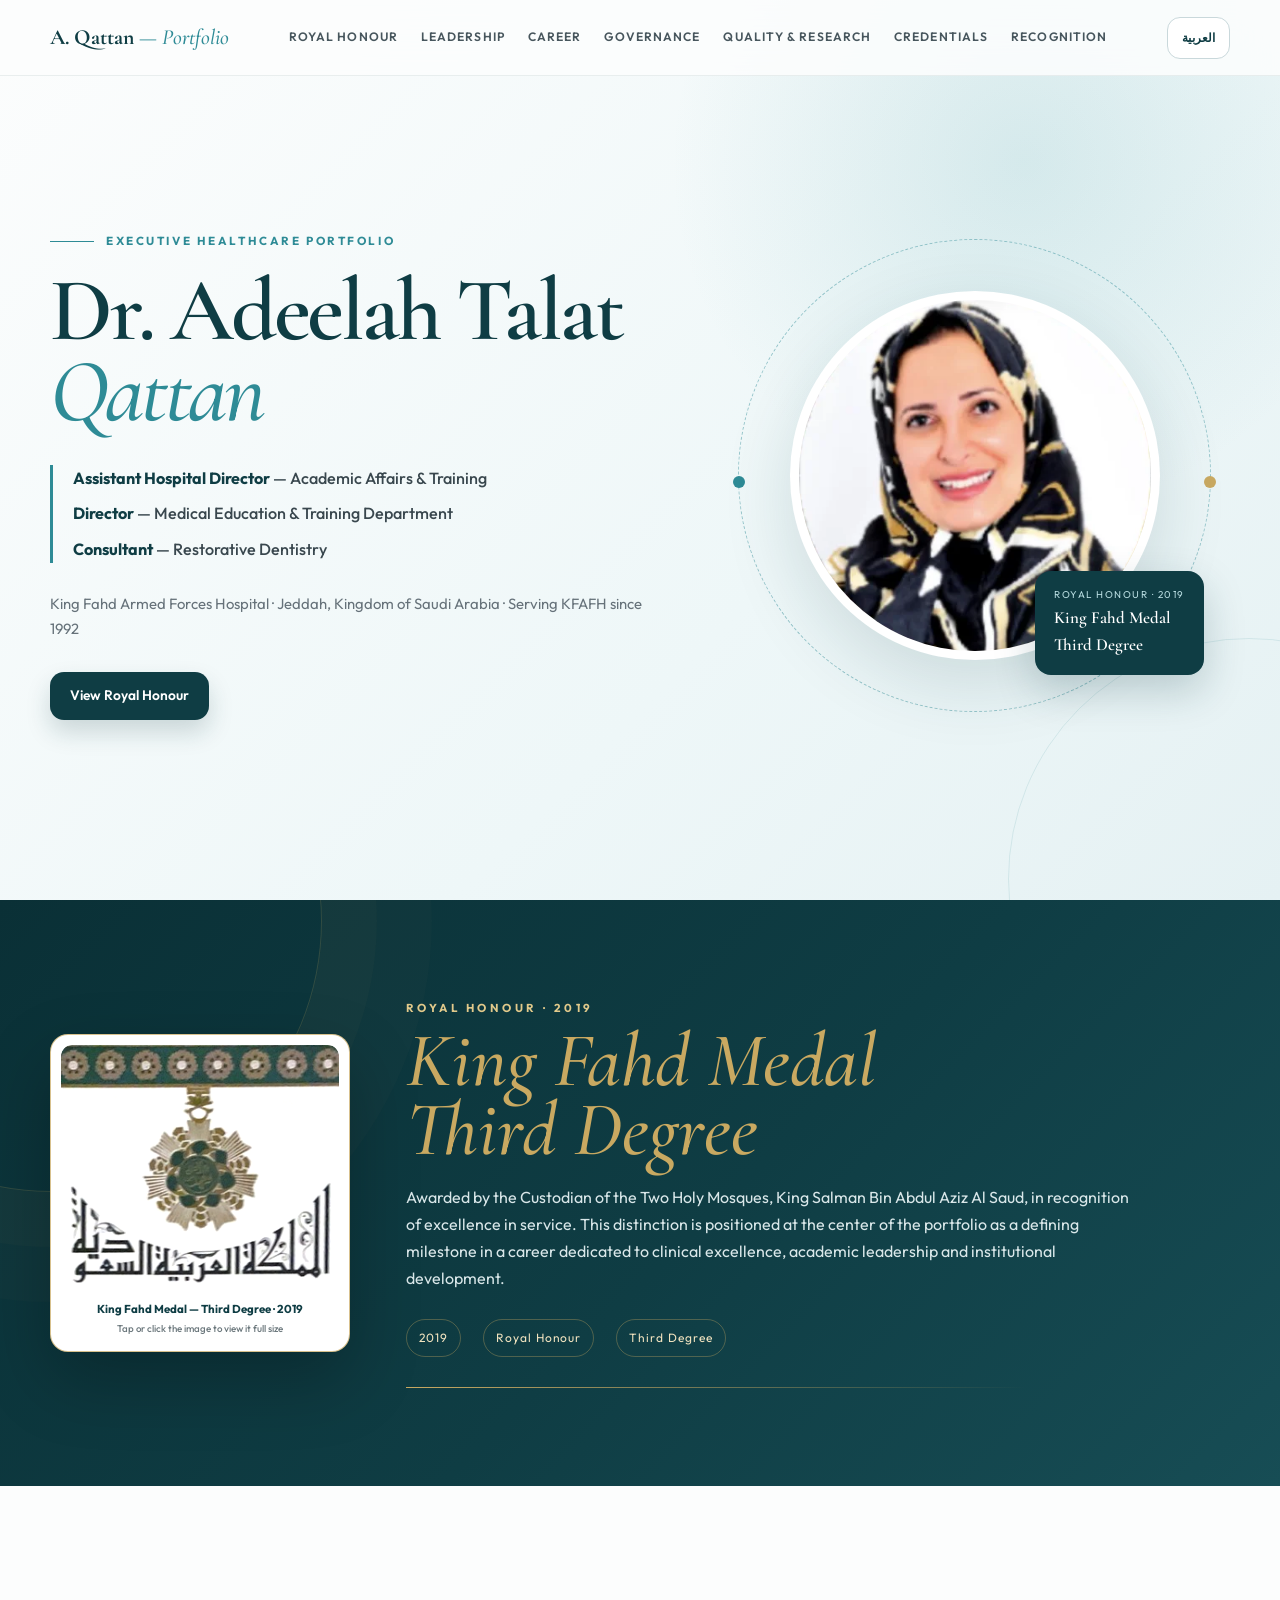
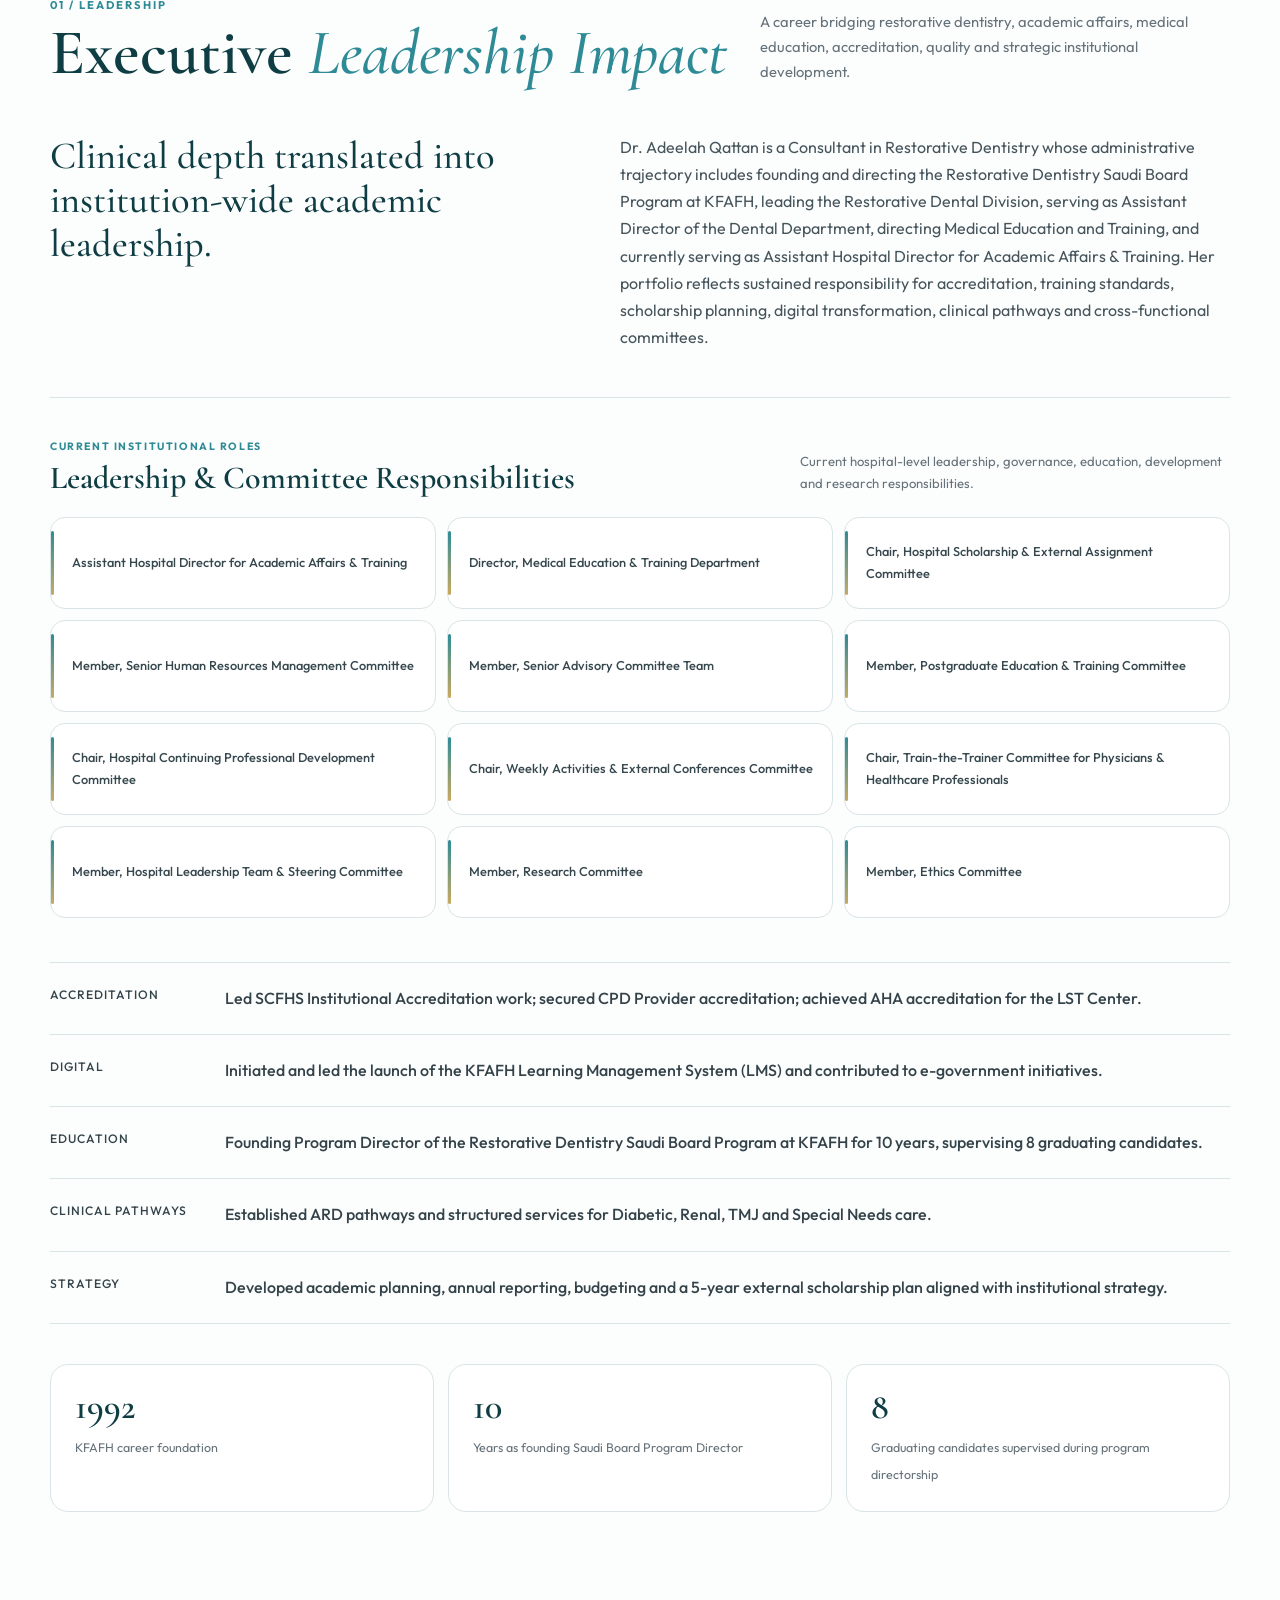
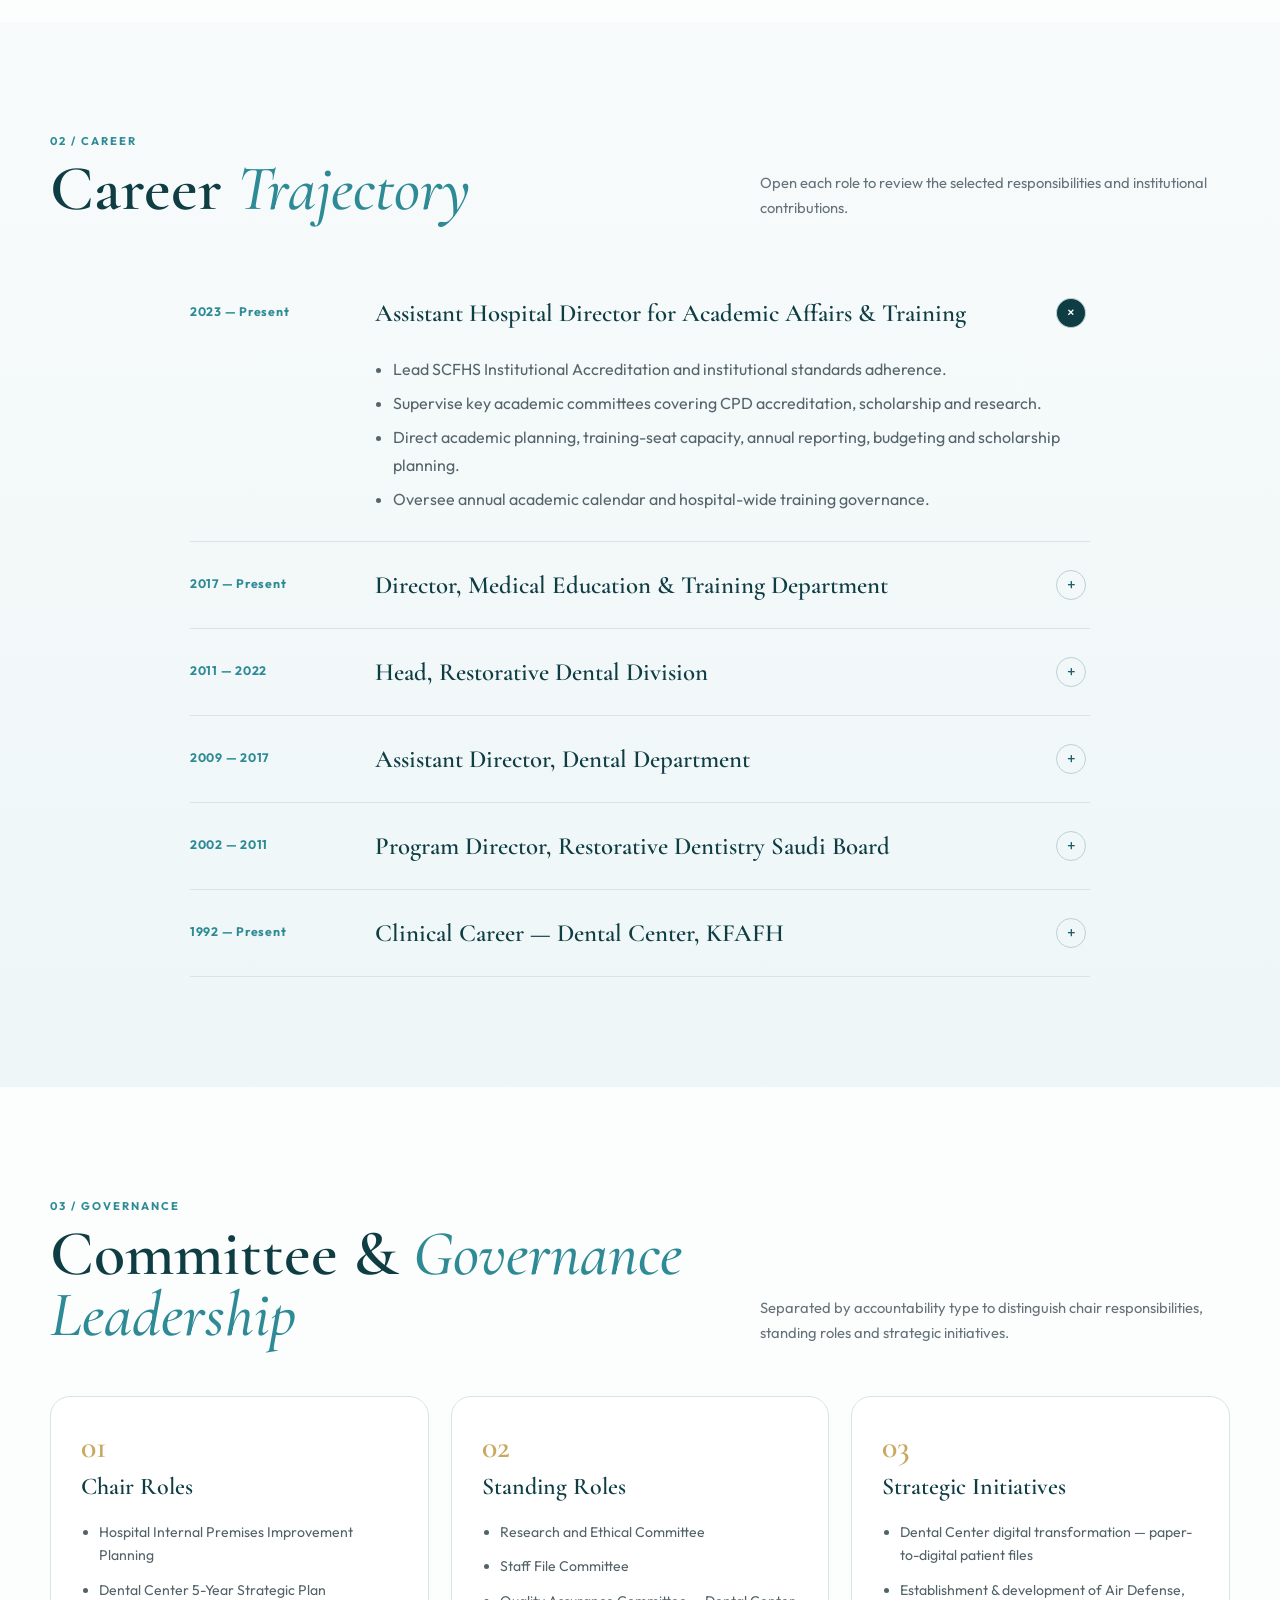
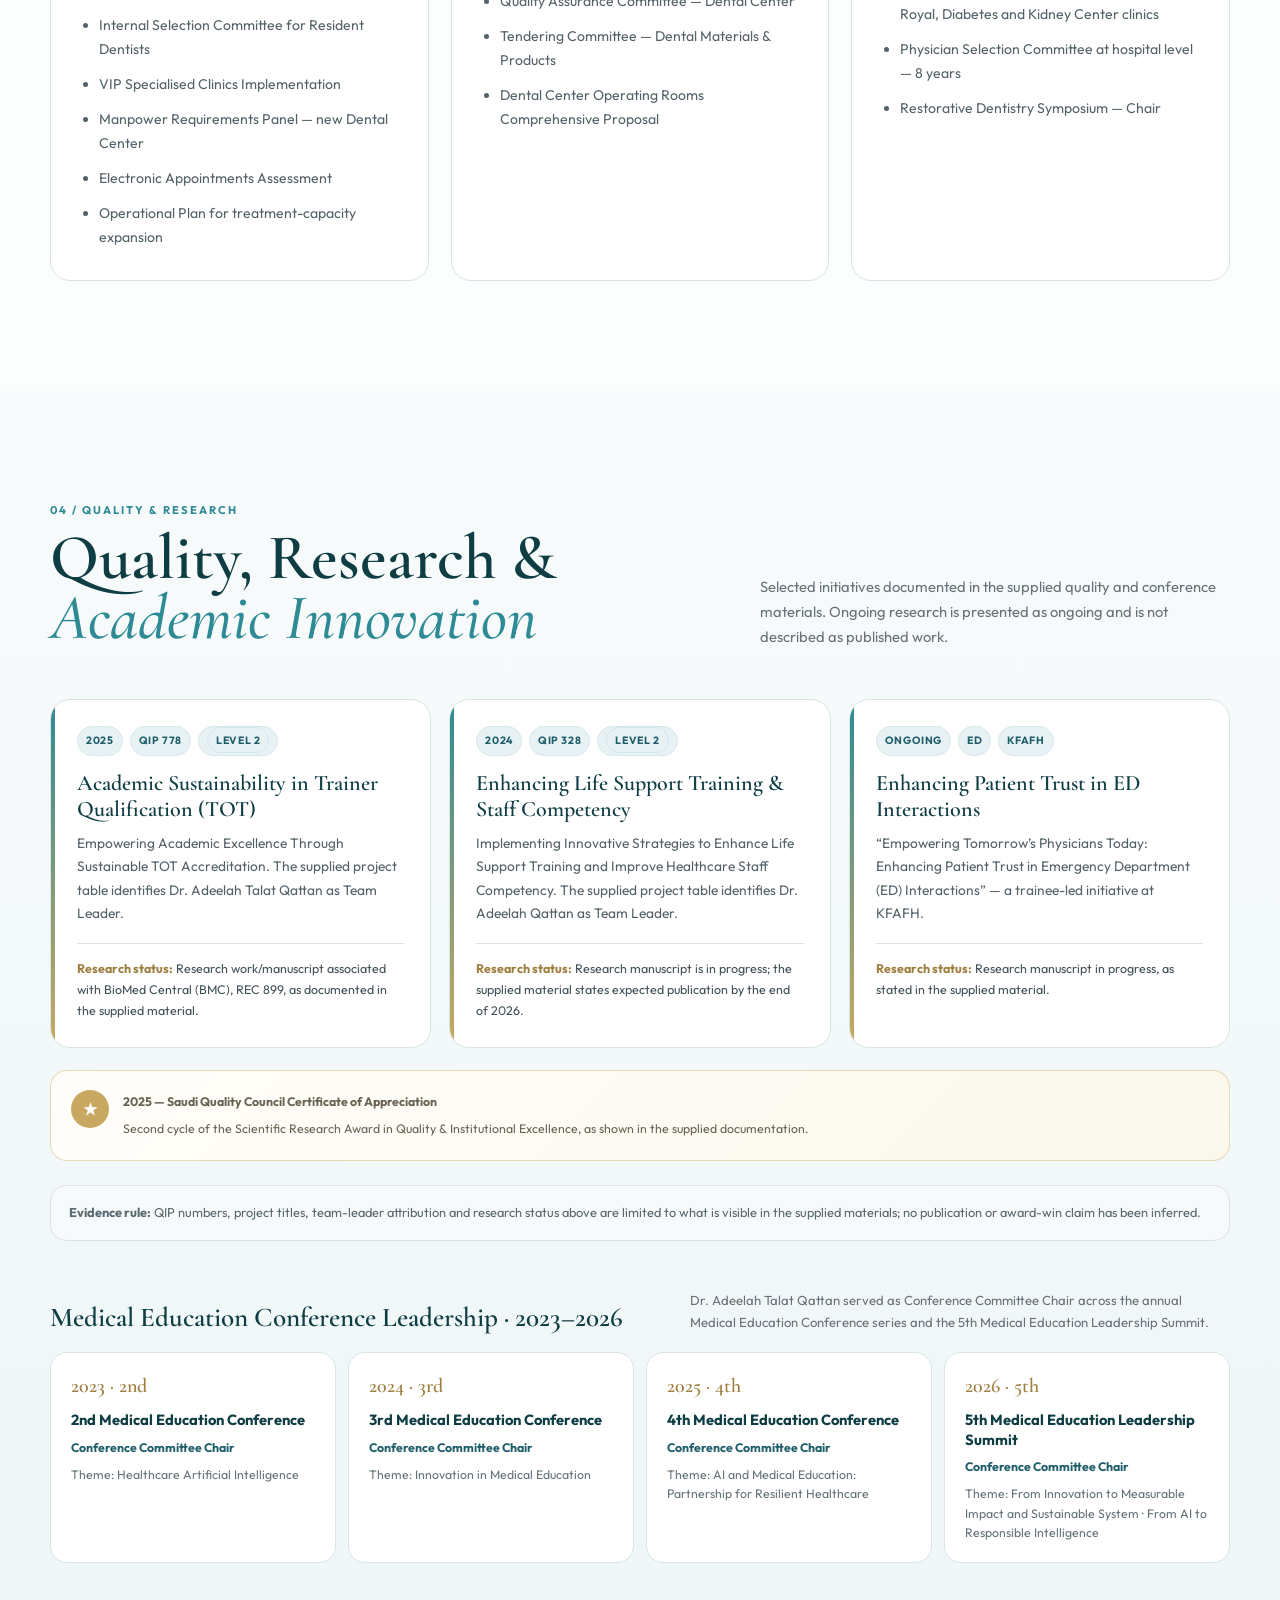
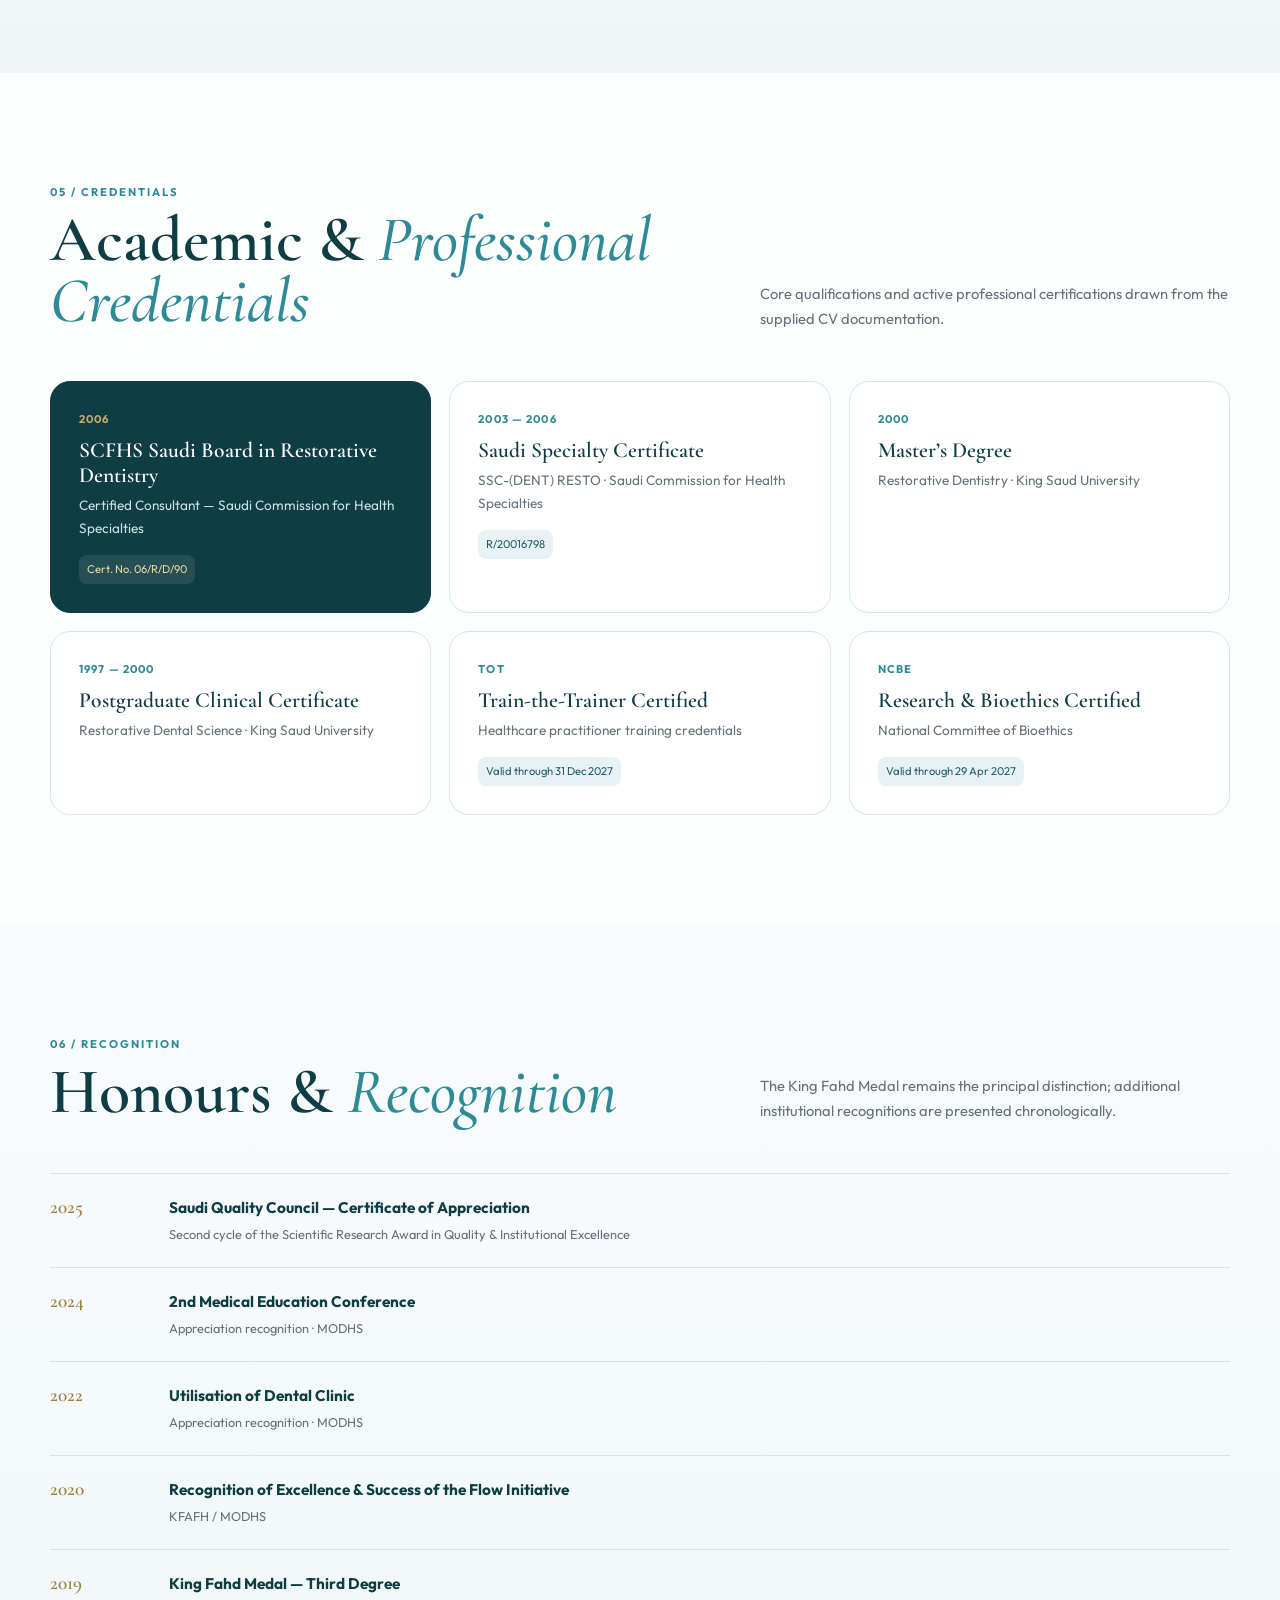
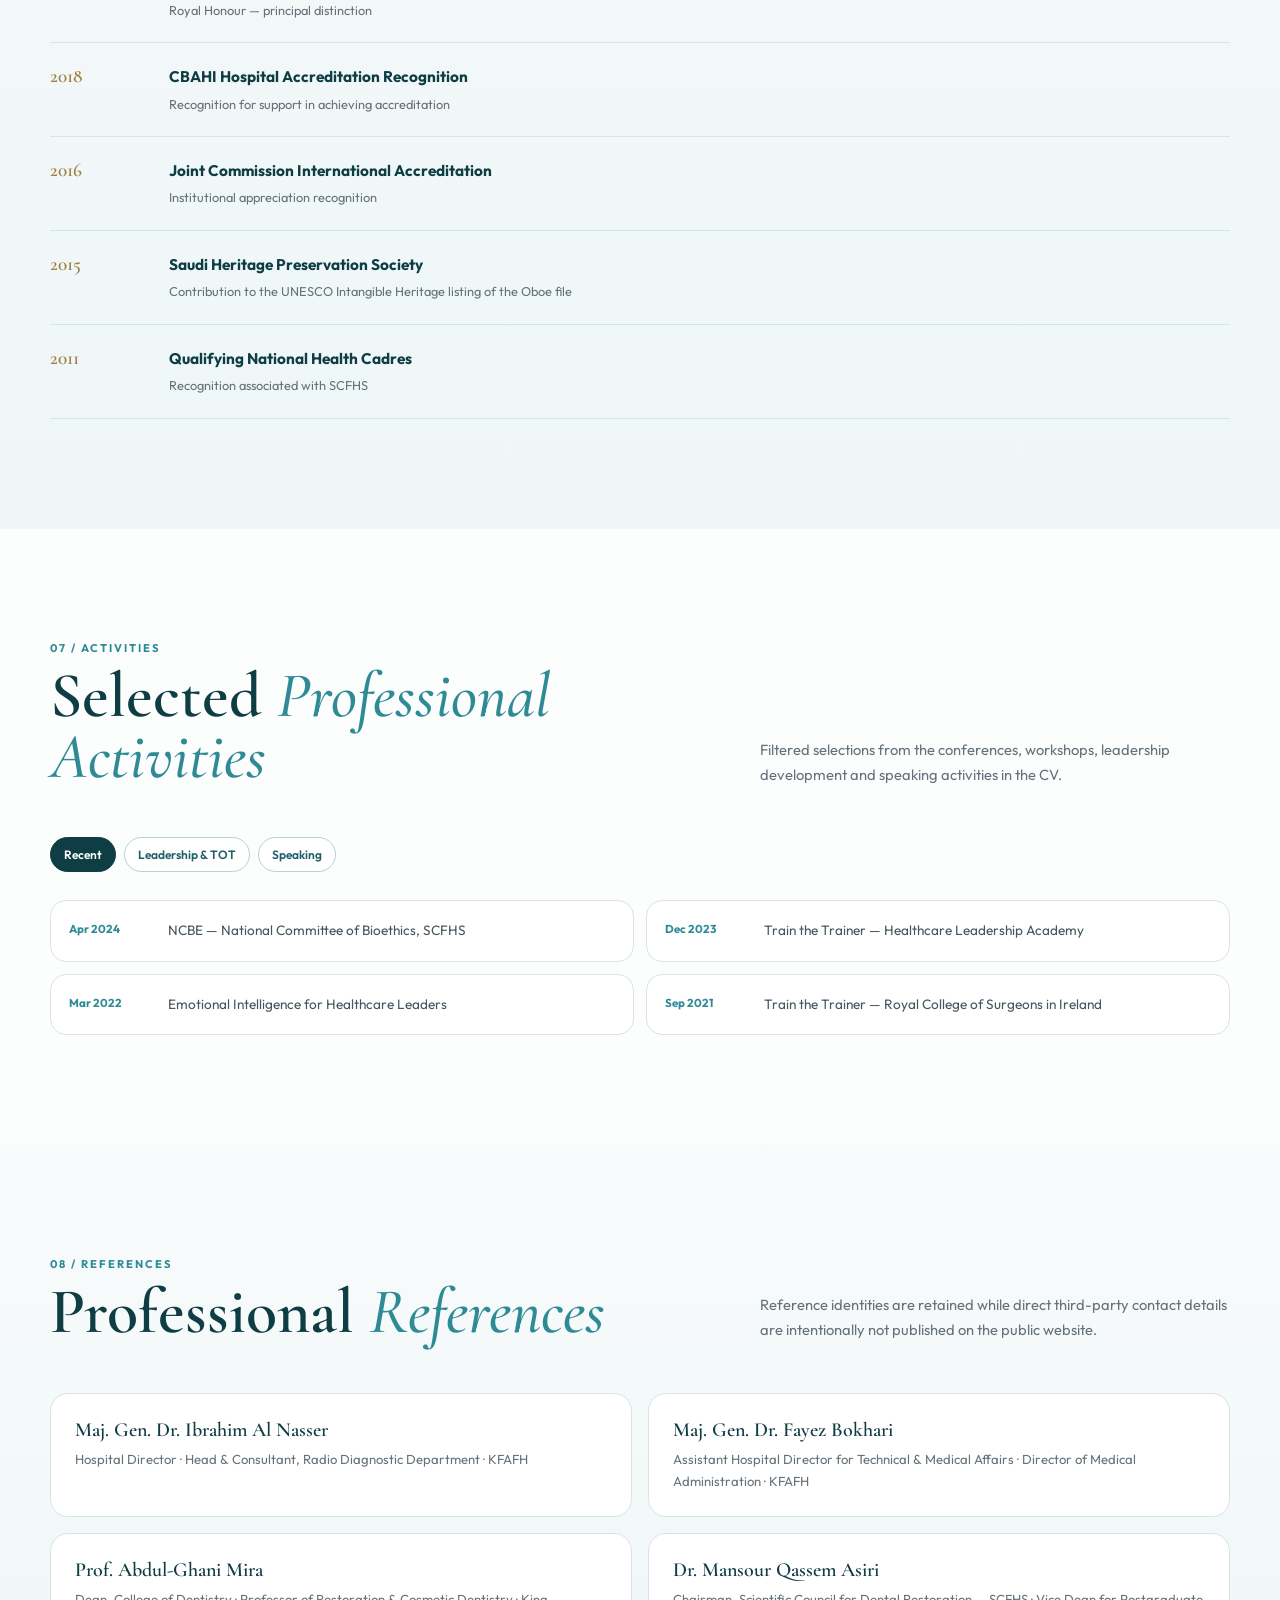
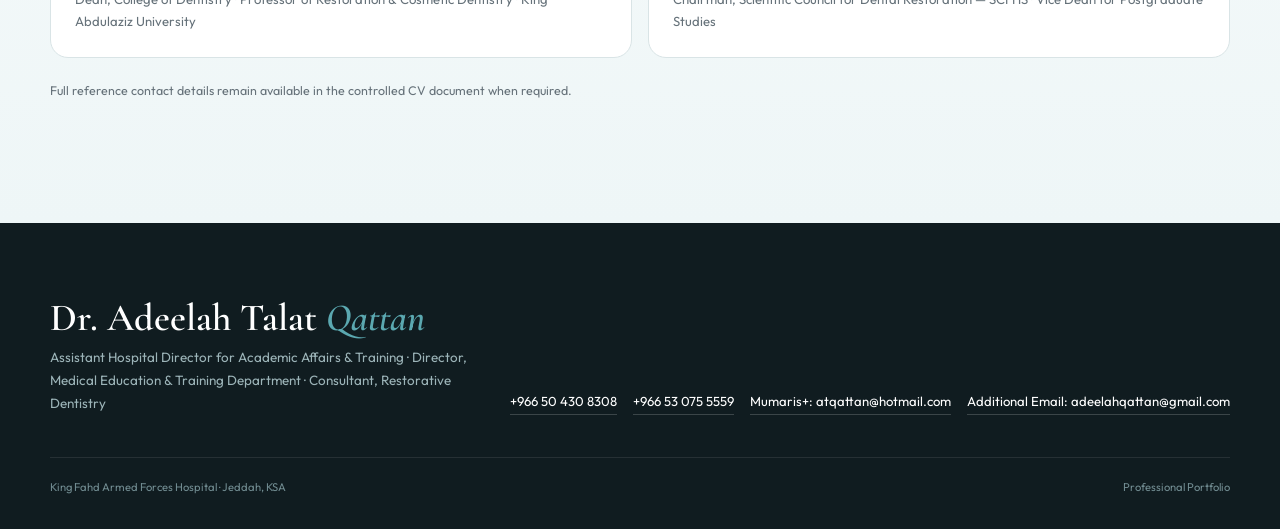
==== index.html @ 42f4250d "feat: finalize medal conference leadership buttons and CV" ====
<!DOCTYPE html>
<html lang="en" dir="ltr">
<head>
  <meta charset="UTF-8">
  <meta name="viewport" content="width=device-width, initial-scale=1.0">
  <meta name="theme-color" content="#0F3D44">
  <meta name="description" content="Professional executive healthcare portfolio of Dr. Adeelah Talat Qattan — Consultant in Restorative Dentistry, Assistant Hospital Director for Academic Affairs &amp; Training, and Director of Medical Education and Training.">
  <title>Dr. Adeelah Talat Qattan — Executive Healthcare Portfolio</title>
  <!-- SOCIAL_PREVIEW_START -->
  <link rel="canonical" href="https://cpdaatc.github.io/adeelah-qattan-portfolio/">
  <meta property="og:type" content="website">
  <meta property="og:site_name" content="Dr. Adeelah Talat Qattan — Executive Healthcare Portfolio">
  <meta property="og:locale" content="en_US">
  <meta property="og:title" content="Dr. Adeelah Talat Qattan — Executive Healthcare Portfolio">
  <meta property="og:description" content="Consultant in Restorative Dentistry, Assistant Hospital Director for Academic Affairs &amp; Training, and Director of Medical Education and Training.">
  <meta property="og:url" content="https://cpdaatc.github.io/adeelah-qattan-portfolio/">
  <meta property="og:image" content="https://cpdaatc.github.io/adeelah-qattan-portfolio/assets/share-preview.jpg?v=20260814">
  <meta property="og:image:url" content="https://cpdaatc.github.io/adeelah-qattan-portfolio/assets/share-preview.jpg?v=20260814">
  <meta property="og:image:secure_url" content="https://cpdaatc.github.io/adeelah-qattan-portfolio/assets/share-preview.jpg?v=20260814">
  <meta property="og:image:type" content="image/jpeg">
  <meta property="og:image:width" content="1200">
  <meta property="og:image:height" content="630">
  <meta property="og:image:alt" content="Dr. Adeelah Talat Qattan — Executive Healthcare Portfolio">
  <meta name="twitter:card" content="summary_large_image">
  <meta name="twitter:title" content="Dr. Adeelah Talat Qattan — Executive Healthcare Portfolio">
  <meta name="twitter:description" content="Consultant in Restorative Dentistry, Assistant Hospital Director for Academic Affairs &amp; Training, and Director of Medical Education and Training.">
  <meta name="twitter:image" content="https://cpdaatc.github.io/adeelah-qattan-portfolio/assets/share-preview.jpg?v=20260814">
  <meta name="twitter:image:alt" content="Dr. Adeelah Talat Qattan — Executive Healthcare Portfolio">
  <!-- SOCIAL_PREVIEW_END -->
  <link rel="preconnect" href="https://fonts.googleapis.com">
  <link rel="preconnect" href="https://fonts.gstatic.com" crossorigin>
  <link href="https://fonts.googleapis.com/css2?family=Cormorant+Garamond:ital,wght@0,500;0,600;0,700;1,500&family=Noto+Kufi+Arabic:wght@400;500;600;700&family=Outfit:wght@300;400;500;600;700&display=swap" rel="stylesheet">
  <style>
    :root{--teal-950:#0F3D44;--teal-800:#1F5F6B;--teal-600:#2E8B96;--teal-400:#5BA8B0;--teal-200:#B8DDE1;--teal-50:#E8F2F4;--ink:#172126;--muted:#66727A;--paper:#FCFDFD;--white:#fff;--line:#D9E4E6;--gold:#C9A961;--gold-deep:#9E7F3F;--shadow:0 24px 70px rgba(15,61,68,.14);--radius:24px;--ease:cubic-bezier(.22,.61,.36,1)}
    *{box-sizing:border-box} html{scroll-behavior:smooth;scroll-padding-top:88px} body{margin:0;background:var(--paper);color:var(--ink);font-family:Outfit,Arial,sans-serif;line-height:1.7;-webkit-font-smoothing:antialiased;overflow-x:hidden} body.menu-open{overflow:hidden}
    html[lang="ar"] body{font-family:"Noto Kufi Arabic",Tahoma,sans-serif} .ar{display:none} html[lang="en"] .ar{display:none!important} html[lang="ar"] .en{display:none!important} html[lang="ar"] .ar{display:initial} html[lang="ar"] .block.ar{display:block} html[lang="ar"] .inline.ar{display:inline}
    a{color:inherit}.container{width:min(1180px,calc(100% - 48px));margin:auto}.section{padding:110px 0}.section-soft{background:linear-gradient(180deg,#F8FBFB 0%,#EEF6F7 100%)}
    .progress{position:fixed;left:0;top:0;width:0;height:3px;z-index:1000;background:linear-gradient(90deg,var(--teal-600),var(--gold));box-shadow:0 0 14px rgba(201,169,97,.5)}
    nav{position:fixed;inset:0 0 auto 0;z-index:900;height:76px;background:rgba(252,253,253,.88);border-bottom:1px solid rgba(15,61,68,.08);backdrop-filter:blur(18px);display:flex;align-items:center}.nav-wrap{display:flex;align-items:center;justify-content:space-between;gap:18px}.brand{font-family:"Cormorant Garamond",serif;font-size:1.35rem;font-weight:700;color:var(--teal-950);text-decoration:none;white-space:nowrap}.brand i{color:var(--teal-600);font-weight:500}.nav-links{display:flex;gap:23px;align-items:center}.nav-links a{text-decoration:none;font-size:.76rem;font-weight:600;letter-spacing:.09em;text-transform:uppercase;color:#47565D;position:relative;padding:9px 0}.nav-links a:after{content:"";position:absolute;left:0;right:100%;bottom:3px;height:2px;background:var(--gold);transition:.3s var(--ease)}.nav-links a:hover:after,.nav-links a.active:after{right:0}.nav-links a.active{color:var(--teal-950)}
    .nav-actions{display:flex;gap:9px;align-items:center}.control{border:1px solid #C9D8DB;background:#fff;color:var(--teal-950);height:42px;border-radius:13px;padding:0 14px;display:inline-flex;align-items:center;gap:8px;font:600 .78rem Outfit,sans-serif;cursor:pointer;transition:.25s var(--ease)} html[lang="ar"] .control{font-family:"Noto Kufi Arabic",sans-serif}.control:hover{border-color:var(--teal-600);transform:translateY(-1px);box-shadow:0 8px 18px rgba(15,61,68,.08)}.control svg{width:17px;height:17px}.menu-btn{display:none;width:42px;padding:0;justify-content:center}.menu-btn span,.menu-btn:before,.menu-btn:after{content:"";display:block;width:18px;height:2px;background:currentColor;position:absolute;transition:.25s}.menu-btn span{transform:translateY(0)}.menu-btn:before{transform:translateY(-6px)}.menu-btn:after{transform:translateY(6px)}
    .hero{min-height:100svh;padding:125px 0 74px;display:flex;align-items:center;position:relative;background:radial-gradient(circle at 80% 18%,rgba(91,168,176,.18),transparent 28%),linear-gradient(135deg,#FCFDFD 0%,#EEF7F8 62%,#E5F1F3 100%);overflow:hidden}.hero:before{content:"";position:absolute;width:480px;height:480px;border:1px solid rgba(46,139,150,.13);border-radius:50%;right:-210px;bottom:-220px}.hero-grid{display:grid;grid-template-columns:1.08fr .92fr;gap:70px;align-items:center}.kicker{font-size:.73rem;font-weight:700;letter-spacing:.22em;text-transform:uppercase;color:var(--teal-600);display:flex;align-items:center;gap:12px;margin-bottom:20px}.kicker:before{content:"";width:44px;height:1px;background:var(--teal-600)}html[dir="rtl"] .kicker:before{order:2}.hero h1{margin:0;color:var(--teal-950);font:600 clamp(3.3rem,7vw,6.7rem)/.9 "Cormorant Garamond",serif;letter-spacing:-.035em}.hero h1 em{display:block;color:var(--teal-600);font-weight:500}.role-stack{margin:32px 0 28px;border-left:3px solid var(--teal-600);padding-left:20px;display:grid;gap:8px}html[dir="rtl"] .role-stack{border-left:0;border-right:3px solid var(--teal-600);padding-left:0;padding-right:20px}.role{font-size:1.01rem;font-weight:500;color:#39474E}.role strong{color:var(--teal-950)}.institution{color:var(--muted);font-size:.93rem;margin:0 0 30px}.hero-actions{display:flex;gap:12px;flex-wrap:wrap}.btn{display:inline-flex;align-items:center;justify-content:center;gap:9px;min-height:48px;padding:0 19px;border-radius:14px;text-decoration:none;font-weight:600;font-size:.86rem;cursor:pointer;border:1px solid transparent;transition:.28s var(--ease)}.btn-primary{background:var(--teal-950);color:#fff;box-shadow:0 12px 25px rgba(15,61,68,.18)}.btn-primary:hover{transform:translateY(-2px);background:var(--teal-800)}.btn-ghost{background:rgba(255,255,255,.7);border-color:#BFD1D4;color:var(--teal-950)}.hero-visual{position:relative;display:grid;place-items:center}.portrait-shell{width:min(430px,84vw);aspect-ratio:1;position:relative;display:grid;place-items:center}.portrait-ring{position:absolute;inset:-5%;border:1px dashed rgba(46,139,150,.45);border-radius:50%;animation:spin 45s linear infinite}.portrait-ring:before,.portrait-ring:after{content:"";position:absolute;width:12px;height:12px;border-radius:50%;top:50%;background:var(--teal-600)}.portrait-ring:before{left:-6px}.portrait-ring:after{right:-6px;background:var(--gold)}.portrait-frame{width:86%;height:86%;border-radius:50%;background:#fff;padding:9px;box-shadow:var(--shadow);position:relative;z-index:2}.portrait-frame img{width:100%;height:100%;display:block;border-radius:50%;object-fit:cover}.portrait-note{position:absolute;right:-14px;bottom:16px;z-index:3;background:var(--teal-950);color:#fff;padding:16px 19px;border-radius:16px;box-shadow:0 16px 40px rgba(15,61,68,.22);max-width:215px}.portrait-note small{display:block;color:var(--teal-200);font-size:.62rem;letter-spacing:.15em;text-transform:uppercase}.portrait-note b{font:600 1.06rem/1.1 "Cormorant Garamond",serif;color:#fff}
    @keyframes spin{to{transform:rotate(360deg)}}
    .royal{position:relative;overflow:hidden;background:linear-gradient(135deg,#0A3036 0%,#0F3D44 55%,#174D55 100%);color:#fff;padding:98px 0}.royal:before{content:"";position:absolute;width:540px;height:540px;border-radius:50%;border:1px solid rgba(201,169,97,.2);left:-220px;top:-250px;box-shadow:0 0 0 55px rgba(201,169,97,.025),0 0 0 110px rgba(201,169,97,.018);animation:breathe 7s ease-in-out infinite}.royal:after{content:"";position:absolute;inset:0;background:linear-gradient(110deg,transparent 35%,rgba(255,255,255,.035) 50%,transparent 65%);transform:translateX(-120%);animation:shine 8s 1.5s infinite}.royal-grid{position:relative;z-index:2;display:grid;grid-template-columns:220px 1fr;gap:56px;align-items:center}.royal-mark{width:180px;height:180px;border-radius:50%;border:1px solid rgba(201,169,97,.6);display:grid;place-items:center;position:relative;margin:auto}.royal-mark:before{content:"";position:absolute;inset:12px;border:1px solid rgba(201,169,97,.25);border-radius:50%}.royal-star{color:var(--gold);font-size:3.6rem;line-height:1}.royal-copy .overline{font-size:.72rem;font-weight:700;letter-spacing:.3em;color:#E1C98B;text-transform:uppercase}.royal-copy h2{margin:8px 0 3px;font:600 clamp(3.1rem,6vw,6rem)/.9 "Cormorant Garamond",serif;color:#fff}.royal-copy h2 span{display:block;color:var(--gold);font-style:italic;font-weight:500}.royal-copy p{max-width:740px;color:#D9E7E9;font-size:1rem;margin:20px 0 0}.royal-meta{display:flex;gap:22px;flex-wrap:wrap;margin-top:26px}.royal-chip{padding:8px 12px;border:1px solid rgba(201,169,97,.35);border-radius:999px;color:#F1E3BF;font-size:.75rem;letter-spacing:.08em}.royal-line{height:1px;background:linear-gradient(90deg,var(--gold),transparent);margin-top:30px;max-width:620px}@keyframes breathe{50%{transform:scale(1.05);opacity:.72}}@keyframes shine{45%,100%{transform:translateX(120%)}}
    .section-head{display:flex;align-items:flex-end;justify-content:space-between;gap:30px;margin-bottom:50px}.section-head small{display:block;color:var(--teal-600);font-size:.7rem;font-weight:700;letter-spacing:.18em;text-transform:uppercase;margin-bottom:8px}.section-head h2{margin:0;color:var(--teal-950);font:600 clamp(2.6rem,5vw,4.5rem)/.95 "Cormorant Garamond",serif}.section-head h2 em{color:var(--teal-600);font-weight:500}.section-head p{max-width:470px;color:var(--muted);font-size:.92rem;margin:0}.profile-grid{display:grid;grid-template-columns:.9fr 1.1fr;gap:70px;align-items:start}.lead-copy{font:500 clamp(1.8rem,3vw,2.75rem)/1.15 "Cormorant Garamond",serif;color:var(--teal-950);margin:0}.body-copy{color:#46555C;font-size:1rem;margin:0}.impact-list{margin-top:44px;border-top:1px solid var(--line)}.impact-row{display:grid;grid-template-columns:150px 1fr;gap:25px;padding:22px 0;border-bottom:1px solid var(--line)}.impact-row b{color:var(--teal-600);font-size:.76rem;letter-spacing:.08em;text-transform:uppercase}.impact-row span{color:#334349;font-weight:500}.signature-stats{display:grid;grid-template-columns:repeat(3,1fr);gap:14px;margin-top:40px}.stat{background:#fff;border:1px solid var(--line);border-radius:18px;padding:24px;min-height:132px}.stat strong{display:block;font:600 2.25rem/1 "Cormorant Garamond",serif;color:var(--teal-950);margin-bottom:8px}.stat span{font-size:.78rem;color:var(--muted)}

    .sidebar-downloads{display:grid;gap:10px;margin-top:22px}.sidebar-downloads .resource-download{background:var(--teal-950)!important;color:#fff!important;border-color:var(--teal-950)!important;justify-content:center;gap:10px}.sidebar-downloads .resource-download:hover{background:var(--teal-800)!important;border-color:var(--teal-800)!important;transform:translateY(-1px)}.sidebar-downloads .action-icon{font-size:1.05rem;line-height:1}.resource-download{width:100%;min-height:50px}.royal-document{margin:0;position:relative;border:1px solid rgba(201,169,97,.72);padding:10px;background:#fff;border-radius:18px;box-shadow:0 28px 70px rgba(0,0,0,.24);overflow:hidden;width:100%;max-width:300px}.royal-image-link{display:block;overflow:hidden;border-radius:11px;background:#fff;cursor:zoom-in}.royal-document img{display:block;width:100%;height:auto;border-radius:11px;filter:contrast(1.05) saturate(1.02);transform:translateZ(0)}.royal-document figcaption{padding:12px 8px 5px;color:var(--teal-950);text-align:center;line-height:1.45}.royal-document figcaption strong{display:block;font-size:.72rem}.royal-document figcaption small{display:block;margin-top:4px;font-size:.61rem;color:#6b777c;font-weight:500}.current-roles{margin-top:46px;padding-top:40px;border-top:1px solid var(--line)}.current-roles-heading{display:flex;justify-content:space-between;gap:28px;align-items:end;margin-bottom:22px}.current-roles-heading small{display:block;color:var(--teal-600);font-size:.66rem;font-weight:700;letter-spacing:.15em;text-transform:uppercase}.current-roles-heading h3{margin:5px 0 0;color:var(--teal-950);font:600 2rem/1.05 "Cormorant Garamond",serif}.current-roles-heading p{max-width:430px;margin:0;color:var(--muted);font-size:.82rem}.current-roles-grid{display:grid;grid-template-columns:repeat(3,1fr);gap:11px}.current-role-card{min-height:92px;padding:18px 18px 18px 21px;border:1px solid var(--line);border-radius:15px;background:#fff;color:#36474E;font-size:.8rem;font-weight:500;display:flex;align-items:center;position:relative}.current-role-card:before{content:"";position:absolute;inset:13px auto 13px 0;width:3px;border-radius:3px;background:linear-gradient(var(--teal-600),var(--gold))}html[dir="rtl"] .current-role-card{padding:18px 21px 18px 18px}html[dir="rtl"] .current-role-card:before{left:auto;right:0}.royal-grid{grid-template-columns:minmax(280px,300px) 1fr}
    @media(max-width:980px){.current-roles-grid{grid-template-columns:1fr 1fr}.current-roles-heading{display:block}.current-roles-heading p{margin-top:10px}.royal-grid{grid-template-columns:1fr}.royal-document{max-width:300px;margin:auto}}
    @media(max-width:650px){.current-roles-grid{grid-template-columns:1fr}.current-role-card{min-height:auto}.current-roles{margin-top:34px;padding-top:30px}}
    .career{max-width:900px;margin:auto}.career details{border-bottom:1px solid var(--line)}.career summary{list-style:none;cursor:pointer;display:grid;grid-template-columns:160px 1fr 34px;gap:25px;padding:28px 0;align-items:center}.career summary::-webkit-details-marker{display:none}.career time{color:var(--teal-600);font-size:.77rem;font-weight:700;letter-spacing:.06em}.career h3{margin:0;color:var(--teal-950);font:600 1.55rem/1.15 "Cormorant Garamond",serif}.plus{width:30px;height:30px;border:1px solid #BDD1D4;border-radius:50%;display:grid;place-items:center;color:var(--teal-800);transition:.25s}.career details[open] .plus{transform:rotate(45deg);background:var(--teal-950);color:#fff}.career-body{padding:0 0 28px 185px;color:#56656C}.career-body ul{margin:0;padding-left:18px;display:grid;gap:7px}html[dir="rtl"] .career-body{padding:0 185px 28px 0}html[dir="rtl"] .career-body ul{padding-left:0;padding-right:18px}
    .governance-grid{display:grid;grid-template-columns:repeat(3,1fr);gap:22px}.gov-col{background:#fff;border:1px solid var(--line);border-radius:20px;padding:30px}.gov-col .num{color:var(--gold);font:600 2rem "Cormorant Garamond",serif}.gov-col h3{color:var(--teal-950);font:600 1.5rem "Cormorant Garamond",serif;margin:6px 0 20px}.gov-col ul{margin:0;padding-left:18px;color:#536269;display:grid;gap:11px;font-size:.88rem}html[dir="rtl"] .gov-col ul{padding-left:0;padding-right:18px}
    .credentials-grid{display:grid;grid-template-columns:repeat(3,1fr);gap:18px}.credential{position:relative;padding:28px;border-radius:20px;background:#fff;border:1px solid var(--line);transition:.3s var(--ease);overflow:hidden}.credential:hover{transform:translateY(-5px);box-shadow:0 18px 50px rgba(15,61,68,.09);border-color:#AFCBCD}.credential.feature{background:var(--teal-950);border-color:var(--teal-950);color:#fff}.credential .year{color:var(--teal-600);font-size:.7rem;font-weight:700;letter-spacing:.1em}.credential.feature .year{color:var(--gold)}.credential h3{margin:9px 0 6px;color:var(--teal-950);font:600 1.35rem/1.15 "Cormorant Garamond",serif}.credential.feature h3{color:#fff}.credential p{margin:0;color:var(--muted);font-size:.85rem}.credential.feature p{color:#C9DFE2}.credential .valid{margin-top:15px;display:inline-block;padding:5px 8px;border-radius:8px;background:var(--teal-50);color:var(--teal-800);font-size:.7rem}.credential.feature .valid{background:rgba(255,255,255,.09);color:#EAD79F}
    .recognition-list{display:grid;gap:0;border-top:1px solid var(--line)}.recognition{display:grid;grid-template-columns:95px 1fr;gap:24px;padding:21px 0;border-bottom:1px solid var(--line)}.recognition time{font:600 1.2rem "Cormorant Garamond",serif;color:var(--gold-deep)}.recognition h3{font-size:.96rem;margin:0 0 3px;color:var(--teal-950)}.recognition p{font-size:.8rem;margin:0;color:var(--muted)}
    .activities-tabs{display:flex;gap:8px;flex-wrap:wrap;margin-bottom:28px}.tab{border:1px solid #BCD0D3;background:#fff;color:var(--teal-800);padding:9px 13px;border-radius:999px;font:600 .75rem Outfit,sans-serif;cursor:pointer}.tab.active{background:var(--teal-950);color:#fff;border-color:var(--teal-950)}html[lang="ar"] .tab{font-family:"Noto Kufi Arabic",sans-serif}.activity-panel{display:none}.activity-panel.active{display:grid}.activity-panel{grid-template-columns:repeat(2,1fr);gap:12px}.activity-item{background:#fff;border:1px solid var(--line);border-radius:16px;padding:18px;display:grid;grid-template-columns:85px 1fr;gap:14px}.activity-item time{color:var(--teal-600);font-size:.72rem;font-weight:700}.activity-item span{font-size:.85rem;color:#46565D}
    .innovation-grid{display:grid;grid-template-columns:repeat(3,1fr);gap:18px}.innovation-card{background:#fff;border:1px solid var(--line);border-radius:20px;padding:26px;position:relative;overflow:hidden;transition:.3s var(--ease)}.innovation-card:before{content:"";position:absolute;inset:0 auto 0 0;width:4px;background:linear-gradient(180deg,var(--teal-600),var(--gold))}.innovation-card:hover{transform:translateY(-4px);box-shadow:0 18px 45px rgba(15,61,68,.09);border-color:#AFCBCD}.project-meta{display:flex;gap:7px;flex-wrap:wrap;margin-bottom:15px}.project-meta span{font-size:.66rem;font-weight:700;letter-spacing:.06em;text-transform:uppercase;color:var(--teal-800);background:var(--teal-50);border:1px solid #D4E7E9;border-radius:999px;padding:5px 8px}.innovation-card h3{margin:0 0 10px;color:var(--teal-950);font:600 1.38rem/1.15 "Cormorant Garamond",serif}.innovation-card p{margin:0;color:#536269;font-size:.86rem}.innovation-card .status{margin-top:17px;padding-top:14px;border-top:1px solid var(--line);color:#405158;font-size:.78rem}.innovation-card .status b{color:var(--gold-deep)}.research-note{margin:24px 0 0;padding:16px 18px;border-radius:16px;background:#F6FAFA;border:1px solid var(--line);font-size:.8rem;color:#596970}.conference-wrap{margin-top:48px}.conference-title{display:flex;align-items:end;justify-content:space-between;gap:20px;margin-bottom:18px}.conference-title h3{margin:0;color:var(--teal-950);font:600 1.7rem "Cormorant Garamond",serif}.conference-title p{margin:0;max-width:540px;color:var(--muted);font-size:.82rem}.conference-track{display:grid;grid-template-columns:repeat(4,1fr);gap:12px}.conference-item{background:#fff;border:1px solid var(--line);border-radius:17px;padding:20px;min-height:190px;position:relative}.conference-item .year{display:inline-block;color:var(--gold-deep);font:600 1.25rem "Cormorant Garamond",serif;margin-bottom:12px}.conference-item h4{margin:0 0 8px;color:var(--teal-950);font-size:.92rem;line-height:1.35}.conference-item p{margin:0;color:#64737A;font-size:.77rem;line-height:1.55}.conference-role{margin:8px 0!important;color:var(--teal-800)!important;font-weight:700!important}.conference-item.planned{border-style:dashed;background:linear-gradient(145deg,#FCFDFD,#F3F9FA)}.conference-item.planned:after{content:"PLANNED";position:absolute;top:14px;right:14px;color:var(--teal-600);font-size:.56rem;font-weight:700;letter-spacing:.12em}html[lang="ar"] .conference-item.planned:after{content:"مخطط";right:auto;left:14px}.quality-recognition{margin-top:22px;display:flex;gap:14px;align-items:flex-start;padding:19px 20px;border:1px solid rgba(201,169,97,.42);border-radius:17px;background:linear-gradient(135deg,#FFFEFA,#FBF7EC)}.quality-recognition .badge{width:38px;height:38px;flex:0 0 38px;border-radius:50%;display:grid;place-items:center;background:var(--gold);color:#fff;font-weight:700}.quality-recognition strong{display:block;color:var(--teal-950);font-size:.88rem}.quality-recognition span{color:#6A6354;font-size:.77rem}
    @media(max-width:980px){.innovation-grid{grid-template-columns:1fr 1fr}.conference-track{grid-template-columns:1fr 1fr}}@media(max-width:650px){.innovation-grid,.conference-track{grid-template-columns:1fr}.conference-title{display:block}.conference-title p{margin-top:7px}.innovation-card{padding:22px}}
    .references-grid{display:grid;grid-template-columns:repeat(2,1fr);gap:16px}.ref{padding:24px;border-radius:18px;border:1px solid var(--line);background:#fff}.ref h3{margin:0 0 6px;font:600 1.25rem "Cormorant Garamond",serif;color:var(--teal-950)}.ref p{margin:0;color:var(--muted);font-size:.82rem}.privacy-note{margin-top:22px;color:var(--muted);font-size:.78rem}
    footer{background:#101C20;color:#CFDCDD;padding:72px 0 32px}.footer-grid{display:grid;grid-template-columns:1fr auto;gap:30px;align-items:end}.footer-name{font:600 2.4rem "Cormorant Garamond",serif;color:#fff}.footer-name em{color:var(--teal-400)}.footer-role{font-size:.84rem;color:#9CB4B8;margin-top:5px}.contact-row{display:flex;gap:16px;flex-wrap:wrap;justify-content:flex-end}.contact-row a{text-decoration:none;color:#fff;font-size:.82rem;border-bottom:1px solid rgba(255,255,255,.18);padding-bottom:2px}.footer-bottom{margin-top:42px;padding-top:20px;border-top:1px solid rgba(255,255,255,.09);font-size:.7rem;color:#718C91;display:flex;justify-content:space-between;gap:20px}.reveal{opacity:0;transform:translateY(25px);transition:opacity .75s var(--ease),transform .75s var(--ease)}.reveal.visible{opacity:1;transform:none}
    .mobile-panel{display:none}
    @media(max-width:980px){.container{width:min(100% - 32px,760px)}.nav-links{display:none}.menu-btn{display:inline-flex;position:relative}.mobile-panel{position:fixed;z-index:850;inset:76px 0 0;background:rgba(252,253,253,.98);padding:28px 24px;transform:translateX(105%);transition:.35s var(--ease);display:block}.mobile-panel.open{transform:none}.mobile-panel a{display:block;text-decoration:none;color:var(--teal-950);font:600 1.5rem/1.3 "Cormorant Garamond",serif;padding:13px 0;border-bottom:1px solid var(--line)}.mobile-panel .btn-primary{color:#fff!important}.mobile-panel .btn-ghost{color:var(--teal-950)!important}html[dir="rtl"] .mobile-panel{transform:translateX(-105%)}html[dir="rtl"] .mobile-panel.open{transform:none}.hero{min-height:auto}.hero-grid{grid-template-columns:1fr;gap:48px}.hero-copy{order:2}.hero-visual{order:1}.portrait-shell{width:min(350px,82vw)}.royal-grid{grid-template-columns:1fr;text-align:center}.royal-copy p,.royal-line{margin-left:auto;margin-right:auto}.royal-meta{justify-content:center}.profile-grid{grid-template-columns:1fr;gap:32px}.governance-grid,.credentials-grid{grid-template-columns:1fr 1fr}.footer-grid{grid-template-columns:1fr}.contact-row{justify-content:flex-start}.activity-panel{grid-template-columns:1fr}}
    @media(max-width:650px){nav{height:68px}html{scroll-padding-top:75px}.brand{font-size:1.13rem}.nav-actions .print-top{display:none}.mobile-panel{inset:68px 0 0}.hero{padding-top:105px}.hero h1{font-size:clamp(3rem,17vw,4.7rem)}.portrait-shell{width:min(300px,78vw)}.portrait-note{right:-8px;bottom:0;max-width:180px;padding:13px}.section{padding:78px 0}.section-head{display:block}.section-head p{margin-top:18px}.signature-stats{grid-template-columns:1fr}.impact-row{grid-template-columns:1fr;gap:6px}.career summary{grid-template-columns:1fr 32px;gap:6px}.career summary time{grid-column:1/-1}.career-body,html[dir="rtl"] .career-body{padding:0 0 24px}.governance-grid,.credentials-grid,.references-grid{grid-template-columns:1fr}.recognition{grid-template-columns:65px 1fr}.footer-bottom{display:block}.contact-row{display:grid;justify-items:start}.royal{padding:75px 0}.royal-mark{width:145px;height:145px}.royal-copy h2{font-size:3.7rem}.hero-actions .btn{flex:1}.kicker{letter-spacing:.13em}}
    @media(prefers-reduced-motion:reduce){*{scroll-behavior:auto!important;animation:none!important;transition:none!important}.reveal{opacity:1;transform:none}}
    @media print{@page{size:A4;margin:11mm}nav,.progress,.mobile-panel,.hero-actions,.activities-tabs,.portrait-ring,.portrait-note,.no-print{display:none!important}body{background:#fff;color:#111;font-size:9.3pt;-webkit-print-color-adjust:exact;print-color-adjust:exact}.container{width:100%;max-width:none}.hero{min-height:auto;padding:0 0 10mm;background:#fff}.hero-grid{grid-template-columns:1.35fr .65fr;gap:9mm}.hero h1{font-size:34pt}.portrait-shell{width:48mm}.portrait-frame{width:100%;height:100%;box-shadow:none;border:1px solid #ddd}.role-stack{margin:5mm 0 3mm}.royal{padding:8mm 0;page-break-inside:avoid}.royal-grid{grid-template-columns:30mm 1fr;gap:7mm;text-align:left}.royal-mark{width:26mm;height:26mm}.royal-copy h2{font-size:28pt}.royal-copy p{font-size:8.5pt;margin:2mm 0}.royal-meta{display:none}.section{padding:8mm 0}.section-head{margin-bottom:5mm}.section-head h2{font-size:24pt}.section-head p{display:none}.profile-grid{gap:8mm}.lead-copy{font-size:18pt}.body-copy{font-size:8.5pt}.impact-list{margin-top:5mm}.impact-row{padding:2.5mm 0}.signature-stats{margin-top:4mm}.stat{padding:4mm;min-height:auto}.career details{break-inside:avoid}.career summary{padding:3.5mm 0}.career-body{display:block!important;padding:0 0 4mm 30mm!important;font-size:8.3pt}.plus{display:none}.governance-grid,.credentials-grid{gap:3mm}.gov-col,.credential{padding:4mm;break-inside:avoid}.activity-panel{display:grid!important}.activity-panel:not(.active){display:none!important}.references-grid{gap:3mm}footer{padding:7mm 0;background:#101C20;break-before:page}.reveal{opacity:1!important;transform:none!important}}
  
    /* LANGUAGE-ISOLATION-FIX */
    html[lang="en"] .ar{display:none!important}
    html[lang="ar"] .en{display:none!important}
    html[lang="ar"] .ar{display:revert!important}
    html[lang="ar"] ul.ar{display:grid!important}
    html[lang="ar"] .block.ar{display:block!important}
    html[lang="ar"] .inline.ar{display:inline!important}
  </style>
</head>
<body>
  <div class="progress" id="progress"></div>
  <nav>
    <div class="container nav-wrap">
      <a class="brand" href="#home"><span class="en">A. Qattan <i>— Portfolio</i></span><span class="ar">د. عديلة قطان <i>— المحفظة المهنية</i></span></a>
      <div class="nav-links">
        <a href="#royal"><span class="en">Royal Honour</span><span class="ar">التكريم الملكي</span></a>
        <a href="#leadership"><span class="en">Leadership</span><span class="ar">القيادة</span></a>
        <a href="#career"><span class="en">Career</span><span class="ar">المسيرة</span></a>
        <a href="#governance"><span class="en">Governance</span><span class="ar">الحوكمة</span></a>
        <a href="#innovation"><span class="en">Quality & Research</span><span class="ar">الجودة والبحث</span></a>
        <a href="#credentials"><span class="en">Credentials</span><span class="ar">المؤهلات</span></a>
        <a href="#recognition"><span class="en">Recognition</span><span class="ar">التقدير</span></a>
      </div>
      <div class="nav-actions">
        <button class="control" id="langToggle" aria-label="Change language">العربية</button>
        <button class="control menu-btn" id="menuBtn" aria-label="Open menu"><span></span></button>
      </div>
    </div>
  </nav>
  <div class="mobile-panel" id="mobilePanel">
    <a href="#home"><span class="en">Home</span><span class="ar">الرئيسية</span></a>
    <a href="#royal"><span class="en">Royal Honour</span><span class="ar">التكريم الملكي</span></a>
    <a href="#leadership"><span class="en">Leadership Impact</span><span class="ar">الأثر القيادي</span></a>
    <a href="#career"><span class="en">Career</span><span class="ar">المسيرة المهنية</span></a>
    <a href="#governance"><span class="en">Governance</span><span class="ar">الحوكمة واللجان</span></a>
    <a href="#innovation"><span class="en">Quality & Research</span><span class="ar">الجودة والبحث</span></a>
    <a href="#credentials"><span class="en">Credentials</span><span class="ar">المؤهلات المهنية</span></a>
    <a href="#recognition"><span class="en">Recognition</span><span class="ar">التكريم والتقدير</span></a>
    <div class="sidebar-downloads">
      <a class="btn btn-primary resource-download" href="assets/Dr_Adeelah_Qattan_CV_2026.pdf?v=20260814-7" download><span class="action-icon" aria-hidden="true">📄</span><span class="en">Download CV (PDF)</span><span class="ar">تحميل السيرة الذاتية (PDF)</span></a>
      <a class="btn btn-primary resource-download" href="assets/Dr_Adeelah_Qattan_Portrait_High_Resolution.jpg?v=20260814-7" download><span class="action-icon" aria-hidden="true">📷</span><span class="en">Download Personal Photo</span><span class="ar">تحميل الصورة الشخصية</span></a>
      <a class="btn btn-primary resource-download" href="assets/Dr_Adeelah_Qattan_Speaker_Bio_Bilingual.pdf?v=20260814-7" download><span class="action-icon" aria-hidden="true">📝</span><span class="en">Download Speaker Bio (PDF)</span><span class="ar">تحميل النبذة التعريفية (PDF)</span></a>
    </div>
  </div>

  <header class="hero" id="home">
    <div class="container hero-grid">
      <div class="hero-copy reveal">
        <div class="kicker"><span class="en">Executive Healthcare Portfolio</span><span class="ar">محفظة مهنية تنفيذية في الرعاية الصحية</span></div>
        <h1><span class="en">Dr. Adeelah Talat <em>Qattan</em></span><span class="ar">د. عديلة طلعت <em>قطان</em></span></h1>
        <div class="role-stack">
          <div class="role"><strong class="en">Assistant Hospital Director</strong><strong class="ar">المساعد لمدير المستشفى</strong> — <span class="en">Academic Affairs &amp; Training</span><span class="ar">للشؤون الأكاديمية والتدريب</span></div>
          <div class="role"><strong class="en">Director</strong><strong class="ar">مدير</strong> — <span class="en">Medical Education &amp; Training Department</span><span class="ar">إدارة التعليم الطبي والتدريب</span></div>
          <div class="role"><strong class="en">Consultant</strong><strong class="ar">استشاري</strong> — <span class="en">Restorative Dentistry</span><span class="ar">إصلاح الأسنان</span></div>
        </div>
        <p class="institution"><span class="en">King Fahd Armed Forces Hospital · Jeddah, Kingdom of Saudi Arabia · Serving KFAFH since 1992</span><span class="ar block">مستشفى الملك فهد للقوات المسلحة · جدة، المملكة العربية السعودية · ضمن المسيرة المهنية بالمستشفى منذ 1992</span></p>
        <div class="hero-actions">
          <a href="#royal" class="btn btn-primary"><span class="en">View Royal Honour</span><span class="ar">عرض التكريم الملكي</span></a>
        </div>
      </div>
      <div class="hero-visual reveal">
        <div class="portrait-shell">
          <div class="portrait-ring"></div>
          <div class="portrait-frame"><img src="assets/portrait.webp" alt="Portrait of Dr. Adeelah Talat Qattan"></div>
          <div class="portrait-note"><small><span class="en">ROYAL HONOUR · 2019</span><span class="ar">تكريم ملكي · 2019</span></small><b><span class="en">King Fahd Medal<br>Third Degree</span><span class="ar">ميدالية الملك فهد<br>الدرجة الثالثة</span></b></div>
        </div>
      </div>
    </div>
  </header>

  <section class="royal" id="royal">
    <div class="container royal-grid reveal">
      <figure class="royal-document">
        <a class="royal-image-link" href="assets/King_Fahd_Medal_Closeup_2019.jpg?v=20260814-7" target="_blank" rel="noopener" aria-label="Open King Fahd Medal image full size">
          <img src="assets/King_Fahd_Medal_Closeup_2019.jpg?v=20260814-7" alt="King Fahd Medal — Third Degree, 2019 documentation" loading="eager" decoding="sync">
        </a>
        <figcaption>
          <strong><span class="en">King Fahd Medal — Third Degree · 2019</span><span class="ar">ميدالية الملك فهد — الدرجة الثالثة · 2019</span></strong>
          <small><span class="en">Tap or click the image to view it full size</span><span class="ar">اضغط على الصورة لعرضها بالحجم الكامل والتكبير</span></small>
        </figcaption>
      </figure>
      <div class="royal-copy">
        <div class="overline"><span class="en">ROYAL HONOUR · 2019</span><span class="ar">تكريم ملكي · 2019</span></div>
        <h2><span class="en">King Fahd Medal <span>Third Degree</span></span><span class="ar">ميدالية الملك فهد <span>الدرجة الثالثة</span></span></h2>
        <p class="en">Awarded by the Custodian of the Two Holy Mosques, King Salman Bin Abdul Aziz Al Saud, in recognition of excellence in service. This distinction is positioned at the center of the portfolio as a defining milestone in a career dedicated to clinical excellence, academic leadership and institutional development.</p>
        <p class="ar block">مُنحت من خادم الحرمين الشريفين الملك سلمان بن عبدالعزيز آل سعود تقديرًا للتميز في الخدمة. ويأتي هذا التكريم في قلب المحفظة المهنية باعتباره محطة بارزة ضمن مسيرة كرّست للتميز السريري والقيادة الأكاديمية والتطوير المؤسسي.</p>
        <div class="royal-meta"><span class="royal-chip">2019</span><span class="royal-chip"><span class="en">Royal Honour</span><span class="ar">تكريم ملكي</span></span><span class="royal-chip"><span class="en">Third Degree</span><span class="ar">الدرجة الثالثة</span></span></div>
        <div class="royal-line"></div>
      </div>
    </div>
  </section>

  <section class="section" id="leadership">
    <div class="container">
      <div class="section-head reveal"><div><small><span class="en">01 / Leadership</span><span class="ar">01 / القيادة</span></small><h2><span class="en">Executive <em>Leadership Impact</em></span><span class="ar">الأثر <em>القيادي التنفيذي</em></span></h2></div><p class="en">A career bridging restorative dentistry, academic affairs, medical education, accreditation, quality and strategic institutional development.</p><p class="ar">مسيرة تجمع بين إصلاح الأسنان والشؤون الأكاديمية والتعليم الطبي والاعتماد والجودة والتطوير المؤسسي الاستراتيجي.</p></div>
      <div class="profile-grid">
        <div class="reveal"><p class="lead-copy en">Clinical depth translated into institution-wide academic leadership.</p><p class="lead-copy ar">خبرة سريرية عميقة تحولت إلى قيادة أكاديمية على مستوى المؤسسة.</p></div>
        <div class="reveal"><p class="body-copy en">Dr. Adeelah Qattan is a Consultant in Restorative Dentistry whose administrative trajectory includes founding and directing the Restorative Dentistry Saudi Board Program at KFAFH, leading the Restorative Dental Division, serving as Assistant Director of the Dental Department, directing Medical Education and Training, and currently serving as Assistant Hospital Director for Academic Affairs &amp; Training. Her portfolio reflects sustained responsibility for accreditation, training standards, scholarship planning, digital transformation, clinical pathways and cross-functional committees.</p><p class="body-copy ar">د. عديلة قطان استشاري إصلاح أسنان، وتدرجت مسؤولياتها الإدارية من تأسيس وإدارة برنامج البورد السعودي لإصلاح الأسنان في مستشفى الملك فهد للقوات المسلحة، وقيادة شعبة إصلاح الأسنان، والعمل كمساعد مدير إدارة الأسنان، ثم إدارة التعليم الطبي والتدريب، وصولًا إلى دورها الحالي كمساعد لمدير المستشفى للشؤون الأكاديمية والتدريب. وتعكس مسيرتها مسؤوليات ممتدة في الاعتماد، ومعايير التدريب، والتخطيط للابتعاث، والتحول الرقمي، والمسارات السريرية، واللجان متعددة التخصصات.</p></div>
      </div>

      <div class="current-roles reveal" aria-labelledby="currentRolesTitle">
        <div class="current-roles-heading">
          <div><small><span class="en">Current Institutional Roles</span><span class="ar">الأدوار المؤسسية الحالية</span></small><h3 id="currentRolesTitle"><span class="en">Leadership &amp; Committee Responsibilities</span><span class="ar">المسؤوليات القيادية واللجان الحالية</span></h3></div>
          <p class="en">Current hospital-level leadership, governance, education, development and research responsibilities.</p>
          <p class="ar">المسؤوليات الحالية على مستوى المستشفى في القيادة والحوكمة والتعليم والتطوير والبحث.</p>
        </div>
        <div class="current-roles-grid">
          <div class="current-role-card"><span class="en">Assistant Hospital Director for Academic Affairs &amp; Training</span><span class="ar">المساعد لمدير المستشفى للشؤون الأكاديمية والتدريب</span></div>
          <div class="current-role-card"><span class="en">Director, Medical Education &amp; Training Department</span><span class="ar">مدير إدارة التعليم الطبي والتدريب</span></div>
          <div class="current-role-card"><span class="en">Chair, Hospital Scholarship &amp; External Assignment Committee</span><span class="ar">رئيس لجنة الابتعاث والإيفاد بالمستشفى</span></div>
          <div class="current-role-card"><span class="en">Member, Senior Human Resources Management Committee</span><span class="ar">عضو لجنة إدارة الموارد البشرية العليا</span></div>
          <div class="current-role-card"><span class="en">Member, Senior Advisory Committee Team</span><span class="ar">عضو فريق اللجنة الاستشارية العليا</span></div>
          <div class="current-role-card"><span class="en">Member, Postgraduate Education &amp; Training Committee</span><span class="ar">عضو لجنة التعليم والتدريب للدراسات العليا</span></div>
          <div class="current-role-card"><span class="en">Chair, Hospital Continuing Professional Development Committee</span><span class="ar">رئيس لجنة التطوير المهني المستمر بالمستشفى</span></div>
          <div class="current-role-card"><span class="en">Chair, Weekly Activities &amp; External Conferences Committee</span><span class="ar">رئيس لجنة الفعاليات الأسبوعية والمؤتمرات الخارجية</span></div>
          <div class="current-role-card"><span class="en">Chair, Train-the-Trainer Committee for Physicians &amp; Healthcare Professionals</span><span class="ar">رئيس لجنة تدريب المدربين للأطباء والصحيين</span></div>
          <div class="current-role-card"><span class="en">Member, Hospital Leadership Team &amp; Steering Committee</span><span class="ar">عضو الفريق القيادي واللجنة التوجيهية بالمستشفى</span></div>
          <div class="current-role-card"><span class="en">Member, Research Committee</span><span class="ar">عضو لجنة الأبحاث</span></div>
          <div class="current-role-card"><span class="en">Member, Ethics Committee</span><span class="ar">عضو لجنة الأخلاقيات</span></div>
        </div>
      </div>
      <div class="impact-list reveal">
        <div class="impact-row"><b><span class="en">Accreditation</span><span class="ar">الاعتماد</span></b><span class="en">Led SCFHS Institutional Accreditation work; secured CPD Provider accreditation; achieved AHA accreditation for the LST Center.</span><span class="ar">قيادة أعمال الاعتماد المؤسسي للهيئة السعودية للتخصصات الصحية، واعتماد مقدم خدمات التطوير المهني المستمر، واعتماد مركز LST من جمعية القلب الأمريكية.</span></div>
        <div class="impact-row"><b><span class="en">Digital</span><span class="ar">التحول الرقمي</span></b><span class="en">Initiated and led the launch of the KFAFH Learning Management System (LMS) and contributed to e-government initiatives.</span><span class="ar">بادرت وقادت إطلاق نظام إدارة التعلم بالمستشفى وأسهمت في مبادرات الحكومة الإلكترونية.</span></div>
        <div class="impact-row"><b><span class="en">Education</span><span class="ar">التعليم والتدريب</span></b><span class="en">Founding Program Director of the Restorative Dentistry Saudi Board Program at KFAFH for 10 years, supervising 8 graduating candidates.</span><span class="ar">المدير المؤسس لبرنامج البورد السعودي لإصلاح الأسنان بالمستشفى لمدة 10 سنوات، مع الإشراف على 8 خريجين.</span></div>
        <div class="impact-row"><b><span class="en">Clinical Pathways</span><span class="ar">المسارات السريرية</span></b><span class="en">Established ARD pathways and structured services for Diabetic, Renal, TMJ and Special Needs care.</span><span class="ar">تأسيس مسارات ARD وخدمات منظمة لمرضى السكري والكلى واضطرابات المفصل الفكي والاحتياجات الخاصة.</span></div>
        <div class="impact-row"><b><span class="en">Strategy</span><span class="ar">الاستراتيجية</span></b><span class="en">Developed academic planning, annual reporting, budgeting and a 5-year external scholarship plan aligned with institutional strategy.</span><span class="ar">تطوير التخطيط الأكاديمي والتقارير السنوية والميزانية وخطة ابتعاث خارجي لخمس سنوات متوافقة مع الاستراتيجية المؤسسية.</span></div>
      </div>
      <div class="signature-stats reveal"><div class="stat"><strong>1992</strong><span class="en">KFAFH career foundation</span><span class="ar">بداية المسيرة في المستشفى</span></div><div class="stat"><strong>10</strong><span class="en">Years as founding Saudi Board Program Director</span><span class="ar">سنوات كمدير مؤسس لبرنامج البورد</span></div><div class="stat"><strong>8</strong><span class="en">Graduating candidates supervised during program directorship</span><span class="ar">خريجون تم الإشراف عليهم خلال إدارة البرنامج</span></div></div>
    </div>
  </section>

  <section class="section section-soft" id="career">
    <div class="container">
      <div class="section-head reveal"><div><small><span class="en">02 / Career</span><span class="ar">02 / المسيرة المهنية</span></small><h2><span class="en">Career <em>Trajectory</em></span><span class="ar">المسيرة <em>المهنية</em></span></h2></div><p class="en">Open each role to review the selected responsibilities and institutional contributions.</p><p class="ar">يمكن فتح كل منصب لاستعراض أبرز المسؤوليات والمساهمات المؤسسية.</p></div>
      <div class="career reveal">
        <details open><summary><time><span class="en">2023 — Present</span><span class="ar">2023 — حتى الآن</span></time><h3><span class="en">Assistant Hospital Director for Academic Affairs &amp; Training</span><span class="ar">المساعد لمدير المستشفى للشؤون الأكاديمية والتدريب</span></h3><div class="plus">+</div></summary><div class="career-body"><ul class="en"><li>Lead SCFHS Institutional Accreditation and institutional standards adherence.</li><li>Supervise key academic committees covering CPD accreditation, scholarship and research.</li><li>Direct academic planning, training-seat capacity, annual reporting, budgeting and scholarship planning.</li><li>Oversee annual academic calendar and hospital-wide training governance.</li></ul><ul class="ar"><li>قيادة الاعتماد المؤسسي للهيئة السعودية للتخصصات الصحية والالتزام بالمعايير المؤسسية.</li><li>الإشراف على اللجان الأكاديمية الرئيسية المتعلقة باعتماد التطوير المهني المستمر والابتعاث والبحث.</li><li>قيادة التخطيط الأكاديمي والطاقة الاستيعابية التدريبية والتقارير السنوية والميزانية وخطط الابتعاث.</li><li>الإشراف على التقويم الأكاديمي السنوي وحوكمة التدريب على مستوى المستشفى.</li></ul></div></details>
        <details><summary><time><span class="en">2017 — Present</span><span class="ar">2017 — حتى الآن</span></time><h3><span class="en">Director, Medical Education &amp; Training Department</span><span class="ar">مدير إدارة التعليم الطبي والتدريب</span></h3><div class="plus">+</div></summary><div class="career-body"><ul class="en"><li>Initiated and led the KFAFH Learning Management System.</li><li>Served on accreditation teams for SCFHS and the Royal College of Physicians and Surgeons of Canada.</li><li>Established training standards for specialty, sub-specialty, internship and student programs.</li></ul><ul class="ar"><li>المبادرة والقيادة في إطلاق نظام إدارة التعلم بالمستشفى.</li><li>المشاركة ضمن فرق الاعتماد للهيئة السعودية والكلية الملكية للأطباء والجراحين بكندا.</li><li>وضع معايير التدريب لبرامج التخصص والتخصص الدقيق والامتياز والطلاب.</li></ul></div></details>
        <details><summary><time>2011 — 2022</time><h3><span class="en">Head, Restorative Dental Division</span><span class="ar">رئيس شعبة إصلاح الأسنان</span></h3><div class="plus">+</div></summary><div class="career-body"><ul class="en"><li>Certified SCFHS trainer in Restorative Dentistry for 10 years.</li><li>Developed the division strategic plan and established multiple clinical pathways.</li><li>Founded Dental Materials and Continuing Education committees within the division.</li></ul><ul class="ar"><li>مدرب معتمد من الهيئة السعودية في إصلاح الأسنان لمدة 10 سنوات.</li><li>تطوير الخطة الاستراتيجية للشعبة وإنشاء عدد من المسارات السريرية.</li><li>تأسيس لجنتي مواد الأسنان والتعليم المستمر داخل الشعبة.</li></ul></div></details>
        <details><summary><time>2009 — 2017</time><h3><span class="en">Assistant Director, Dental Department</span><span class="ar">مساعد مدير إدارة الأسنان</span></h3><div class="plus">+</div></summary><div class="career-body"><ul class="en"><li>Chaired the committee establishing electronic physician performance indicators and productivity metrics.</li><li>Designed operating-room utilisation planning and co-developed the Electronic Dental Appointment System.</li></ul><ul class="ar"><li>رئاسة لجنة إنشاء مؤشرات الأداء الإلكترونية للأطباء ومقاييس الإنتاجية.</li><li>تصميم خطة استخدام غرف العمليات والمشاركة في تطوير نظام المواعيد الإلكتروني لطب الأسنان.</li></ul></div></details>
        <details><summary><time>2002 — 2011</time><h3><span class="en">Program Director, Restorative Dentistry Saudi Board</span><span class="ar">مدير برنامج البورد السعودي لإصلاح الأسنان</span></h3><div class="plus">+</div></summary><div class="career-body"><ul class="en"><li>Founded and led the Restorative Dentistry Saudi Board Program at KFAFH for 10 years.</li><li>Supervised 8 graduating candidates during the directorship.</li></ul><ul class="ar"><li>تأسيس وقيادة برنامج البورد السعودي لإصلاح الأسنان في المستشفى لمدة 10 سنوات.</li><li>الإشراف على 8 خريجين خلال فترة إدارة البرنامج.</li></ul></div></details>
        <details><summary><time><span class="en">1992 — Present</span><span class="ar">1992 — حتى الآن</span></time><h3><span class="en">Clinical Career — Dental Center, KFAFH</span><span class="ar">المسيرة السريرية — مركز الأسنان بالمستشفى</span></h3><div class="plus">+</div></summary><div class="career-body"><p class="en">Consultant (2006 — Present) · Senior Registrar (2002 — 2006) · Registrar (2000 — 2002) · Dental SHO (1994 — 1997) · Dental Intern (1992 — 1993)</p><p class="ar">استشاري (2006 — حتى الآن) · نائب أول (2002 — 2006) · نائب (2000 — 2002) · طبيب أسنان SHO (1994 — 1997) · طبيب امتياز (1992 — 1993)</p></div></details>
      </div>
    </div>
  </section>

  <section class="section" id="governance">
    <div class="container">
      <div class="section-head reveal"><div><small><span class="en">03 / Governance</span><span class="ar">03 / الحوكمة</span></small><h2><span class="en">Committee &amp; <em>Governance Leadership</em></span><span class="ar">قيادة <em>اللجان والحوكمة</em></span></h2></div><p class="en">Separated by accountability type to distinguish chair responsibilities, standing roles and strategic initiatives.</p><p class="ar">مصنفة حسب نوع المسؤولية للتمييز بين الرئاسة والعضوية والمبادرات الاستراتيجية.</p></div>
      <div class="governance-grid reveal">
        <div class="gov-col"><div class="num">01</div><h3><span class="en">Chair Roles</span><span class="ar">أدوار الرئاسة</span></h3><ul class="en"><li>Hospital Internal Premises Improvement Planning</li><li>Dental Center 5-Year Strategic Plan</li><li>Internal Selection Committee for Resident Dentists</li><li>VIP Specialised Clinics Implementation</li><li>Manpower Requirements Panel — new Dental Center</li><li>Electronic Appointments Assessment</li><li>Operational Plan for treatment-capacity expansion</li></ul><ul class="ar"><li>تخطيط تحسين المرافق الداخلية بالمستشفى</li><li>الخطة الاستراتيجية الخمسية لمركز الأسنان</li><li>لجنة الاختيار الداخلي لأطباء الإقامة</li><li>تنفيذ العيادات التخصصية لكبار الشخصيات</li><li>متطلبات القوى العاملة لمبنى مركز الأسنان الجديد</li><li>تقييم المواعيد الإلكترونية</li><li>الخطة التشغيلية لتوسعة الطاقة العلاجية</li></ul></div>
        <div class="gov-col"><div class="num">02</div><h3><span class="en">Standing Roles</span><span class="ar">عضويات مستمرة</span></h3><ul class="en"><li>Research and Ethical Committee</li><li>Staff File Committee</li><li>Quality Assurance Committee — Dental Center</li><li>Tendering Committee — Dental Materials &amp; Products</li><li>Dental Center Operating Rooms Comprehensive Proposal</li></ul><ul class="ar"><li>لجنة البحث والأخلاقيات</li><li>لجنة ملفات الموظفين</li><li>لجنة ضمان الجودة — مركز الأسنان</li><li>لجنة المناقصات لمواد ومنتجات الأسنان</li><li>لجنة المقترح الشامل لغرف عمليات مركز الأسنان</li></ul></div>
        <div class="gov-col"><div class="num">03</div><h3><span class="en">Strategic Initiatives</span><span class="ar">مبادرات استراتيجية</span></h3><ul class="en"><li>Dental Center digital transformation — paper-to-digital patient files</li><li>Establishment &amp; development of Air Defense, Royal, Diabetes and Kidney Center clinics</li><li>Physician Selection Committee at hospital level — 8 years</li><li>Restorative Dentistry Symposium — Chair</li></ul><ul class="ar"><li>التحول الرقمي لمركز الأسنان من الملفات الورقية إلى الرقمية</li><li>تأسيس وتطوير عيادات الدفاع الجوي والعيادات الملكية ومركزي السكري والكلى</li><li>لجنة اختيار الأطباء على مستوى المستشفى لمدة 8 سنوات</li><li>رئاسة ندوة إصلاح الأسنان</li></ul></div>
      </div>
    </div>
  </section>


  <section class="section section-soft" id="innovation">
    <div class="container">
      <div class="section-head reveal"><div><small><span class="en">04 / Quality &amp; Research</span><span class="ar">04 / الجودة والبحث</span></small><h2><span class="en">Quality, Research &amp; <em>Academic Innovation</em></span><span class="ar">الجودة والبحث و<em>الابتكار الأكاديمي</em></span></h2></div><p class="en">Selected initiatives documented in the supplied quality and conference materials. Ongoing research is presented as ongoing and is not described as published work.</p><p class="ar">مبادرات مختارة موثقة في مواد الجودة والمؤتمرات المرفوعة. ويُعرض البحث الجاري بصفته قيد العمل دون وصفه كبحث منشور.</p></div>

      <div class="innovation-grid reveal">
        <article class="innovation-card">
          <div class="project-meta"><span>2025</span><span>QIP 778</span><span><span class="en">Level 2</span><span class="ar">المستوى الثاني</span></span></div>
          <h3><span class="en">Academic Sustainability in Trainer Qualification (TOT)</span><span class="ar">الاستدامة الأكاديمية في تأهيل المدربين (TOT)</span></h3>
          <p class="en">Empowering Academic Excellence Through Sustainable TOT Accreditation. The supplied project table identifies Dr. Adeelah Talat Qattan as Team Leader.</p>
          <p class="ar">تعزيز التميز الأكاديمي من خلال استدامة اعتماد تدريب المدربين، ويُظهر جدول المشروع المرفوع د. عديلة طلعت قطان كقائد للفريق.</p>
          <div class="status"><b><span class="en">Research status:</span><span class="ar">حالة البحث:</span></b> <span class="en">Research work/manuscript associated with BioMed Central (BMC), REC 899, as documented in the supplied material.</span><span class="ar">عمل/نشرة بحثية مرتبطة بـ BioMed Central (BMC) بالرقم REC 899 وفق المادة المرفوعة.</span></div>
        </article>

        <article class="innovation-card">
          <div class="project-meta"><span>2024</span><span>QIP 328</span><span><span class="en">Level 2</span><span class="ar">المستوى الثاني</span></span></div>
          <h3><span class="en">Enhancing Life Support Training &amp; Staff Competency</span><span class="ar">تعزيز تدريب دعم الحياة وكفاءة الكوادر الصحية</span></h3>
          <p class="en">Implementing Innovative Strategies to Enhance Life Support Training and Improve Healthcare Staff Competency. The supplied project table identifies Dr. Adeelah Qattan as Team Leader.</p>
          <p class="ar">تطبيق استراتيجيات مبتكرة لتعزيز تدريب دعم الحياة وتحسين كفاءة الكوادر الصحية، ويُظهر جدول المشروع د. عديلة قطان كقائد للفريق.</p>
          <div class="status"><b><span class="en">Research status:</span><span class="ar">حالة البحث:</span></b> <span class="en">Research manuscript is in progress; the supplied material states expected publication by the end of 2026.</span><span class="ar">العمل على النشرة البحثية جارٍ، وتشير المادة المرفوعة إلى توقع النشر بنهاية عام 2026.</span></div>
        </article>

        <article class="innovation-card">
          <div class="project-meta"><span class="en">Ongoing</span><span class="ar">قيد العمل</span><span>ED</span><span>KFAFH</span></div>
          <h3><span class="en">Enhancing Patient Trust in ED Interactions</span><span class="ar">تعزيز ثقة المرضى في تفاعلات قسم الطوارئ</span></h3>
          <p class="en">“Empowering Tomorrow’s Physicians Today: Enhancing Patient Trust in Emergency Department (ED) Interactions” — a trainee-led initiative at KFAFH.</p>
          <p class="ar">«تمكين أطباء الغد اليوم: تعزيز ثقة المرضى في تفاعلات قسم الطوارئ» — مبادرة يقودها المتدربون في مستشفى الملك فهد للقوات المسلحة.</p>
          <div class="status"><b><span class="en">Research status:</span><span class="ar">حالة البحث:</span></b> <span class="en">Research manuscript in progress, as stated in the supplied material.</span><span class="ar">جارٍ العمل على نشرة بحثية وفق المادة المرفوعة.</span></div>
        </article>
      </div>

      <div class="quality-recognition reveal">
        <div class="badge">★</div>
        <div><strong><span class="en">2025 — Saudi Quality Council Certificate of Appreciation</span><span class="ar">2025 — شهادة شكر وتقدير من المجلس السعودي للجودة</span></strong><span class="en">Second cycle of the Scientific Research Award in Quality &amp; Institutional Excellence, as shown in the supplied documentation.</span><span class="ar">الدورة الثانية لجائزة البحث العلمي في الجودة والتميز المؤسسي، وفق التوثيق المرفوع.</span></div>
      </div>

      <div class="research-note reveal"><span class="en"><strong>Evidence rule:</strong> QIP numbers, project titles, team-leader attribution and research status above are limited to what is visible in the supplied materials; no publication or award-win claim has been inferred.</span><span class="ar"><strong>ضبط التوثيق:</strong> أرقام QIP ومسميات المشاريع ونسبة قيادة الفريق وحالة البحث أعلاه مقيدة بما يظهر في المواد المرفوعة، ولم تتم إضافة ادعاء بالنشر أو الفوز بجائزة دون توثيق.</span></div>

      <div class="conference-wrap reveal">
        <div class="conference-title"><h3><span class="en">Medical Education Conference Leadership · 2023–2026</span><span class="ar">سجل قيادة وتنظيم المؤتمرات · 2023–2026</span></h3><p class="en">Dr. Adeelah Talat Qattan served as Conference Committee Chair across the annual Medical Education Conference series and the 5th Medical Education Leadership Summit.</p><p class="ar">تولت د. عديلة طلعت قطان رئاسة لجنة المؤتمر ضمن سلسلة مؤتمرات التعليم الطبي السنوية وقمة قيادات التعليم الطبي الخامسة.</p></div>
        <div class="conference-track">
          <div class="conference-item"><div class="year"><span class="en">2023 · 2nd</span><span class="ar">2023 · الثاني</span></div><h4><span class="en">2nd Medical Education Conference</span><span class="ar">المؤتمر السنوي الثاني للتعليم الطبي</span></h4><p class="conference-role"><span class="en">Conference Committee Chair</span><span class="ar">رئيسة لجنة المؤتمر</span></p><p><span class="en">Theme: Healthcare Artificial Intelligence</span><span class="ar">الشعار: الذكاء الاصطناعي في الرعاية الصحية</span></p></div>
          <div class="conference-item"><div class="year"><span class="en">2024 · 3rd</span><span class="ar">2024 · الثالث</span></div><h4><span class="en">3rd Medical Education Conference</span><span class="ar">المؤتمر السنوي الثالث للتعليم الطبي</span></h4><p class="conference-role"><span class="en">Conference Committee Chair</span><span class="ar">رئيسة لجنة المؤتمر</span></p><p><span class="en">Theme: Innovation in Medical Education</span><span class="ar">الشعار: الابتكار في التعليم الطبي</span></p></div>
          <div class="conference-item"><div class="year"><span class="en">2025 · 4th</span><span class="ar">2025 · الرابع</span></div><h4><span class="en">4th Medical Education Conference</span><span class="ar">المؤتمر السنوي الرابع للتعليم الطبي</span></h4><p class="conference-role"><span class="en">Conference Committee Chair</span><span class="ar">رئيسة لجنة المؤتمر</span></p><p><span class="en">Theme: AI and Medical Education: Partnership for Resilient Healthcare</span><span class="ar">الشعار: الذكاء الاصطناعي والتعليم الطبي: شراكة من أجل رعاية صحية مرنة</span></p></div>
          <div class="conference-item"><div class="year"><span class="en">2026 · 5th</span><span class="ar">2026 · الخامسة</span></div><h4><span class="en">5th Medical Education Leadership Summit</span><span class="ar">قمة قيادات التعليم الطبي الخامسة</span></h4><p class="conference-role"><span class="en">Conference Committee Chair</span><span class="ar">رئيسة لجنة المؤتمر</span></p><p><span class="en">Theme: From Innovation to Measurable Impact and Sustainable System · From AI to Responsible Intelligence</span><span class="ar">الشعار: من الابتكار إلى الأثر الملموس والنظام المستدام · ومن الذكاء الاصطناعي إلى الذكاء المسؤول</span></p></div>
        </div>
      </div>
    </div>
  </section>

  <section class="section" id="credentials">
    <div class="container">
      <div class="section-head reveal"><div><small><span class="en">05 / Credentials</span><span class="ar">05 / المؤهلات</span></small><h2><span class="en">Academic &amp; <em>Professional Credentials</em></span><span class="ar">المؤهلات <em>الأكاديمية والمهنية</em></span></h2></div><p class="en">Core qualifications and active professional certifications drawn from the supplied CV documentation.</p><p class="ar">أبرز المؤهلات والشهادات المهنية الواردة في ملفات السيرة الذاتية المرفوعة.</p></div>
      <div class="credentials-grid reveal">
        <div class="credential feature"><div class="year">2006</div><h3><span class="en">SCFHS Saudi Board in Restorative Dentistry</span><span class="ar">البورد السعودي في إصلاح الأسنان — الهيئة السعودية للتخصصات الصحية</span></h3><p><span class="en">Certified Consultant — Saudi Commission for Health Specialties</span><span class="ar">استشاري معتمد — الهيئة السعودية للتخصصات الصحية</span></p><span class="valid">Cert. No. 06/R/D/90</span></div>
        <div class="credential"><div class="year">2003 — 2006</div><h3><span class="en">Saudi Specialty Certificate</span><span class="ar">شهادة الاختصاص السعودية</span></h3><p><span class="en">SSC-(DENT) RESTO · Saudi Commission for Health Specialties</span><span class="ar">إصلاح الأسنان · الهيئة السعودية للتخصصات الصحية</span></p><span class="valid">R/20016798</span></div>
        <div class="credential"><div class="year">2000</div><h3><span class="en">Master’s Degree</span><span class="ar">درجة الماجستير</span></h3><p><span class="en">Restorative Dentistry · King Saud University</span><span class="ar">إصلاح الأسنان · جامعة الملك سعود</span></p></div>
        <div class="credential"><div class="year">1997 — 2000</div><h3><span class="en">Postgraduate Clinical Certificate</span><span class="ar">شهادة سريرية للدراسات العليا</span></h3><p><span class="en">Restorative Dental Science · King Saud University</span><span class="ar">علوم إصلاح الأسنان · جامعة الملك سعود</span></p></div>
        <div class="credential"><div class="year">TOT</div><h3><span class="en">Train-the-Trainer Certified</span><span class="ar">مدرب معتمد TOT</span></h3><p><span class="en">Healthcare practitioner training credentials</span><span class="ar">اعتماد تدريب الممارسين الصحيين</span></p><span class="valid"><span class="en">Valid through 31 Dec 2027</span><span class="ar">ساري حتى 31 ديسمبر 2027</span></span></div>
        <div class="credential"><div class="year">NCBE</div><h3><span class="en">Research &amp; Bioethics Certified</span><span class="ar">اعتماد البحث والأخلاقيات الحيوية</span></h3><p><span class="en">National Committee of Bioethics</span><span class="ar">اللجنة الوطنية للأخلاقيات الحيوية</span></p><span class="valid"><span class="en">Valid through 29 Apr 2027</span><span class="ar">ساري حتى 29 أبريل 2027</span></span></div>
      </div>
    </div>
  </section>

  <section class="section section-soft" id="recognition">
    <div class="container">
      <div class="section-head reveal"><div><small><span class="en">06 / Recognition</span><span class="ar">06 / التكريم والتقدير</span></small><h2><span class="en">Honours &amp; <em>Recognition</em></span><span class="ar">التكريم <em>والتقدير</em></span></h2></div><p class="en">The King Fahd Medal remains the principal distinction; additional institutional recognitions are presented chronologically.</p><p class="ar">تظل ميدالية الملك فهد هي التكريم الرئيسي، وتعرض بقية شهادات التقدير المؤسسية زمنيًا.</p></div>
      <div class="recognition-list reveal">
        <div class="recognition"><time>2025</time><div><h3><span class="en">Saudi Quality Council — Certificate of Appreciation</span><span class="ar">المجلس السعودي للجودة — شهادة شكر وتقدير</span></h3><p><span class="en">Second cycle of the Scientific Research Award in Quality &amp; Institutional Excellence</span><span class="ar">الدورة الثانية لجائزة البحث العلمي في الجودة والتميز المؤسسي</span></p></div></div>
        <div class="recognition"><time>2024</time><div><h3><span class="en">2nd Medical Education Conference</span><span class="ar">مؤتمر التعليم الطبي الثاني</span></h3><p><span class="en">Appreciation recognition · MODHS</span><span class="ar">شهادة تقدير · الخدمات الصحية بوزارة الدفاع</span></p></div></div>
        <div class="recognition"><time>2022</time><div><h3><span class="en">Utilisation of Dental Clinic</span><span class="ar">استخدام عيادات الأسنان</span></h3><p><span class="en">Appreciation recognition · MODHS</span><span class="ar">شهادة تقدير · الخدمات الصحية بوزارة الدفاع</span></p></div></div>
        <div class="recognition"><time>2020</time><div><h3><span class="en">Recognition of Excellence &amp; Success of the Flow Initiative</span><span class="ar">التقدير للتميز ونجاح مبادرة Flow</span></h3><p><span class="en">KFAFH / MODHS</span><span class="ar">مستشفى الملك فهد للقوات المسلحة / الخدمات الصحية بوزارة الدفاع</span></p></div></div>
        <div class="recognition"><time>2019</time><div><h3><span class="en">King Fahd Medal — Third Degree</span><span class="ar">ميدالية الملك فهد — الدرجة الثالثة</span></h3><p><span class="en">Royal Honour — principal distinction</span><span class="ar">تكريم ملكي — التكريم الرئيسي</span></p></div></div>
        <div class="recognition"><time>2018</time><div><h3><span class="en">CBAHI Hospital Accreditation Recognition</span><span class="ar">تقدير اعتماد المستشفى من سباهي (CBAHI)</span></h3><p><span class="en">Recognition for support in achieving accreditation</span><span class="ar">تقدير للمساهمة في تحقيق الاعتماد</span></p></div></div>
        <div class="recognition"><time>2016</time><div><h3><span class="en">Joint Commission International Accreditation</span><span class="ar">اعتماد اللجنة الدولية المشتركة (JCI)</span></h3><p><span class="en">Institutional appreciation recognition</span><span class="ar">تقدير مؤسسي للمساهمة في الاعتماد</span></p></div></div>
        <div class="recognition"><time>2015</time><div><h3><span class="en">Saudi Heritage Preservation Society</span><span class="ar">الجمعية السعودية للمحافظة على التراث</span></h3><p><span class="en">Contribution to the UNESCO Intangible Heritage listing of the Oboe file</span><span class="ar">المساهمة في ملف التراث الثقافي غير المادي لدى اليونسكو</span></p></div></div>
        <div class="recognition"><time>2011</time><div><h3><span class="en">Qualifying National Health Cadres</span><span class="ar">تأهيل الكوادر الصحية الوطنية</span></h3><p><span class="en">Recognition associated with SCFHS</span><span class="ar">تقدير مرتبط بالهيئة السعودية للتخصصات الصحية</span></p></div></div>
      </div>
    </div>
  </section>

  <section class="section" id="activities">
    <div class="container">
      <div class="section-head reveal"><div><small><span class="en">07 / Activities</span><span class="ar">07 / الأنشطة المهنية</span></small><h2><span class="en">Selected <em>Professional Activities</em></span><span class="ar">أنشطة <em>مهنية مختارة</em></span></h2></div><p class="en">Filtered selections from the conferences, workshops, leadership development and speaking activities in the CV.</p><p class="ar">مختارات مصنفة من المؤتمرات وورش العمل والتطوير القيادي والمشاركات العلمية الواردة في السيرة.</p></div>
      <div class="activities-tabs no-print reveal"><button class="tab active" data-tab="recent"><span class="en">Recent</span><span class="ar">الأحدث</span></button><button class="tab" data-tab="leadership"><span class="en">Leadership &amp; TOT</span><span class="ar">القيادة وTOT</span></button><button class="tab" data-tab="speaking"><span class="en">Speaking</span><span class="ar">المشاركات العلمية</span></button></div>
      <div class="activity-panel active reveal" data-panel="recent"><div class="activity-item"><time>Apr 2024</time><span><span class="en">NCBE — National Committee of Bioethics, SCFHS</span><span class="ar">NCBE — اللجنة الوطنية للأخلاقيات الحيوية، الهيئة السعودية للتخصصات الصحية</span></span></div><div class="activity-item"><time>Dec 2023</time><span><span class="en">Train the Trainer — Healthcare Leadership Academy</span><span class="ar">تدريب المدربين — أكاديمية القيادة الصحية</span></span></div><div class="activity-item"><time>Mar 2022</time><span><span class="en">Emotional Intelligence for Healthcare Leaders</span><span class="ar">الذكاء العاطفي لقادة الرعاية الصحية</span></span></div><div class="activity-item"><time>Sep 2021</time><span><span class="en">Train the Trainer — Royal College of Surgeons in Ireland</span><span class="ar">تدريب المدربين — الكلية الملكية للجراحين في أيرلندا</span></span></div></div>
      <div class="activity-panel reveal" data-panel="leadership"><div class="activity-item"><time>2023</time><span><span class="en">Train the Trainer for Healthcare Practitioners</span><span class="ar">تدريب المدربين للممارسين الصحيين</span></span></div><div class="activity-item"><time>2022</time><span><span class="en">Emotional Intelligence for Healthcare Leaders</span><span class="ar">الذكاء العاطفي لقادة الرعاية الصحية</span></span></div><div class="activity-item"><time>2021</time><span><span class="en">Building High-Performing Healthcare Teams</span><span class="ar">بناء فرق رعاية صحية عالية الأداء</span></span></div><div class="activity-item"><time>2021</time><span><span class="en">Sharp Thinking for Successful Action</span><span class="ar">التفكير الحاد من أجل عمل ناجح</span></span></div></div>
      <div class="activity-panel reveal" data-panel="speaking"><div class="activity-item"><time>2014</time><span><span class="en">Posterior Composite Restoration &amp; Dental Bleaching — Speaker, KFAFH</span><span class="ar">ترميمات الكمبوزيت الخلفية وتبييض الأسنان — متحدثة، مستشفى الملك فهد للقوات المسلحة</span></span></div><div class="activity-item"><time>2011</time><span><span class="en">Dental Composite — Speaker, 9th Makkah International Dental Conference</span><span class="ar">الكمبوزيت السني — متحدثة، مؤتمر مكة الدولي التاسع لطب الأسنان</span></span></div><div class="activity-item"><time>2011</time><span><span class="en">Direct Resin Composite Restoration &amp; Porcelain Laminate Veneers — Workshops</span><span class="ar">ترميمات الراتنج المركب المباشرة وقشور البورسلان — ورش عمل</span></span></div><div class="activity-item"><time>2008</time><span><span class="en">Restorative Dentistry Symposium — Chair, KFAFH</span><span class="ar">ندوة إصلاح الأسنان — رئيسة الندوة، مستشفى الملك فهد للقوات المسلحة</span></span></div></div>
    </div>
  </section>

  <section class="section section-soft" id="references">
    <div class="container">
      <div class="section-head reveal"><div><small><span class="en">08 / References</span><span class="ar">08 / المراجع المهنية</span></small><h2><span class="en">Professional <em>References</em></span><span class="ar">المراجع <em>المهنية</em></span></h2></div><p class="en">Reference identities are retained while direct third-party contact details are intentionally not published on the public website.</p><p class="ar">تم الاحتفاظ بأسماء المراجع المهنية مع عدم نشر بيانات الاتصال الشخصية للأطراف الثالثة على الموقع العام.</p></div>
      <div class="references-grid reveal"><div class="ref"><h3><span class="en">Maj. Gen. Dr. Ibrahim Al Nasser</span><span class="ar">اللواء الطبيب د. إبراهيم الناصر</span></h3><p><span class="en">Hospital Director · Head &amp; Consultant, Radio Diagnostic Department · KFAFH</span><span class="ar">مدير المستشفى · رئيس واستشاري قسم الأشعة التشخيصية · مستشفى الملك فهد للقوات المسلحة</span></p></div><div class="ref"><h3><span class="en">Maj. Gen. Dr. Fayez Bokhari</span><span class="ar">اللواء الطبيب د. فايز بخاري</span></h3><p><span class="en">Assistant Hospital Director for Technical &amp; Medical Affairs · Director of Medical Administration · KFAFH</span><span class="ar">مساعد مدير المستشفى للشؤون الفنية والطبية · مدير الإدارة الطبية · مستشفى الملك فهد للقوات المسلحة</span></p></div><div class="ref"><h3><span class="en">Prof. Abdul-Ghani Mira</span><span class="ar">أ.د. عبدالغني ميرا</span></h3><p><span class="en">Dean, College of Dentistry · Professor of Restoration &amp; Cosmetic Dentistry · King Abdulaziz University</span><span class="ar">عميد كلية طب الأسنان · أستاذ إصلاح وتجميل الأسنان · جامعة الملك عبدالعزيز</span></p></div><div class="ref"><h3><span class="en">Dr. Mansour Qassem Asiri</span><span class="ar">د. منصور قاسم عسيري</span></h3><p><span class="en">Chairman, Scientific Council for Dental Restoration — SCFHS · Vice Dean for Postgraduate Studies</span><span class="ar">رئيس المجلس العلمي لإصلاح الأسنان — الهيئة السعودية للتخصصات الصحية · وكيل الكلية للدراسات العليا</span></p></div></div>
      <p class="privacy-note"><span class="en">Full reference contact details remain available in the controlled CV document when required.</span><span class="ar">تتوفر بيانات الاتصال الكاملة بالمراجع المهنية في نسخة السيرة الذاتية المخصصة عند الحاجة.</span></p>
    </div>
  </section>

  <footer>
    <div class="container">
      <div class="footer-grid"><div><div class="footer-name"><span class="en">Dr. Adeelah Talat <em>Qattan</em></span><span class="ar">د. عديلة طلعت <em>قطان</em></span></div><div class="footer-role"><span class="en">Assistant Hospital Director for Academic Affairs &amp; Training · Director, Medical Education &amp; Training Department · Consultant, Restorative Dentistry</span><span class="ar">المساعد لمدير المستشفى للشؤون الأكاديمية والتدريب · مدير إدارة التعليم الطبي والتدريب · استشاري إصلاح الأسنان</span></div></div><div class="contact-row"><a href="tel:+966504308308">+966 50 430 8308</a><a href="tel:+966530755559">+966 53 075 5559</a><a href="mailto:atqattan@hotmail.com"><span class="en">Mumaris+: atqattan@hotmail.com</span><span class="ar">ممارس+: atqattan@hotmail.com</span></a><a href="mailto:adeelahqattan@gmail.com"><span class="en">Additional Email: adeelahqattan@gmail.com</span><span class="ar">بريد إضافي: adeelahqattan@gmail.com</span></a></div></div>
      <div class="footer-bottom"><span><span class="en">King Fahd Armed Forces Hospital · Jeddah, KSA</span><span class="ar">مستشفى الملك فهد للقوات المسلحة · جدة، المملكة العربية السعودية</span></span><span><span class="en">Professional Portfolio</span><span class="ar">المحفظة المهنية</span></span></div>
    </div>
  </footer>

  <script>
    const root=document.documentElement,langToggle=document.getElementById('langToggle'),menuBtn=document.getElementById('menuBtn'),mobile=document.getElementById('mobilePanel'),progress=document.getElementById('progress');
    function setLang(lang){root.lang=lang;root.dir=lang==='ar'?'rtl':'ltr';langToggle.textContent=lang==='ar'?'EN':'العربية';localStorage.setItem('portfolioLang',lang)}
    setLang(localStorage.getItem('portfolioLang')||'en');
    langToggle.addEventListener('click',()=>setLang(root.lang==='en'?'ar':'en'));
    menuBtn.addEventListener('click',()=>{mobile.classList.toggle('open');document.body.classList.toggle('menu-open');menuBtn.setAttribute('aria-expanded',mobile.classList.contains('open'))});
    mobile.querySelectorAll('a').forEach(a=>a.addEventListener('click',()=>{mobile.classList.remove('open');document.body.classList.remove('menu-open')}));
    document.querySelectorAll('.tab').forEach(tab=>tab.addEventListener('click',()=>{document.querySelectorAll('.tab').forEach(t=>t.classList.remove('active'));document.querySelectorAll('.activity-panel').forEach(p=>p.classList.remove('active'));tab.classList.add('active');document.querySelector(`[data-panel="${tab.dataset.tab}"]`).classList.add('active')}));
    const revealObs=new IntersectionObserver(entries=>entries.forEach(e=>{if(e.isIntersecting)e.target.classList.add('visible')}),{threshold:.12});document.querySelectorAll('.reveal').forEach(el=>revealObs.observe(el));
    const sections=[...document.querySelectorAll('header[id],section[id]')],navAnchors=[...document.querySelectorAll('.nav-links a')];const spy=new IntersectionObserver(entries=>entries.forEach(e=>{if(e.isIntersecting){navAnchors.forEach(a=>a.classList.toggle('active',a.getAttribute('href')==='#'+e.target.id))}}),{rootMargin:'-35% 0px -55% 0px'});sections.forEach(s=>spy.observe(s));
    addEventListener('scroll',()=>{const h=document.documentElement.scrollHeight-innerHeight;progress.style.width=(h>0?scrollY/h*100:0)+'%'},{passive:true});
    let printStates=[];addEventListener('beforeprint',()=>{printStates=[...document.querySelectorAll('details')].map(d=>d.open);document.querySelectorAll('details').forEach(d=>d.open=true)});addEventListener('afterprint',()=>document.querySelectorAll('details').forEach((d,i)=>d.open=printStates[i]));
  </script>
</body>
</html>
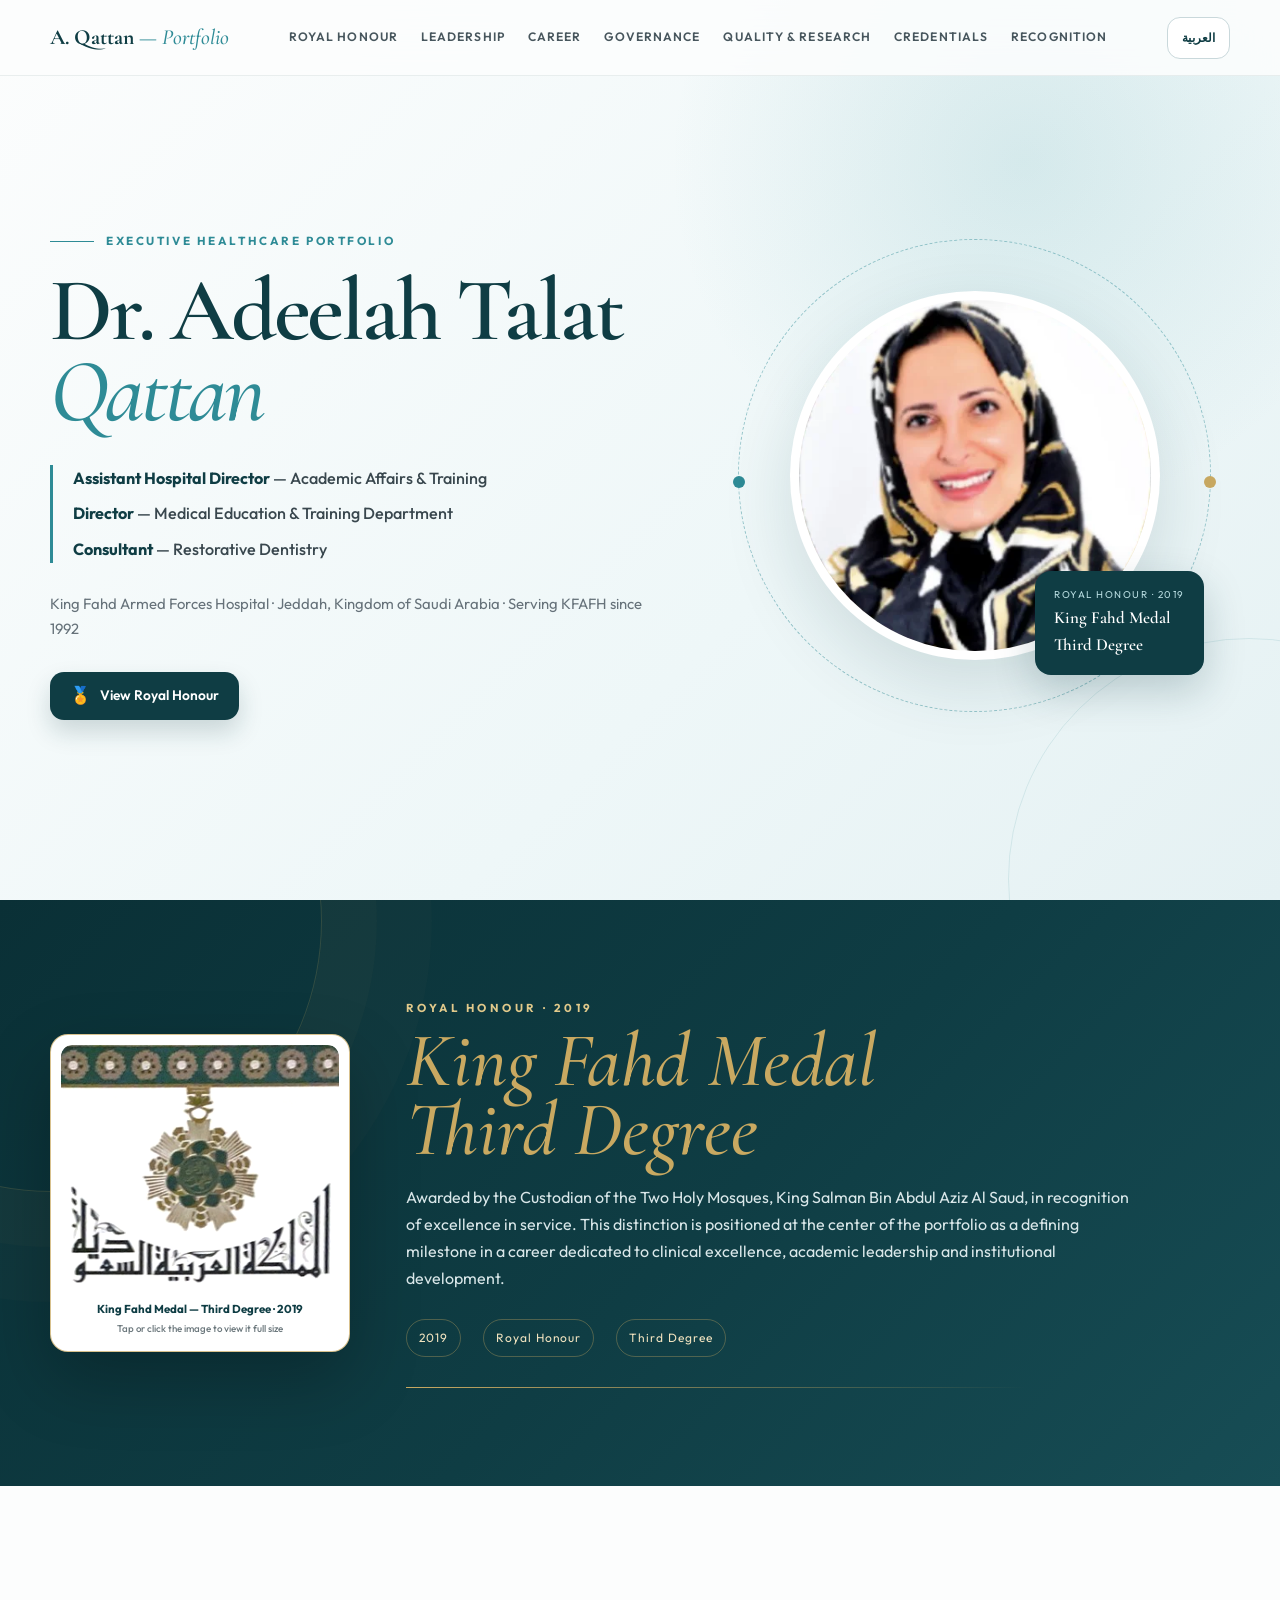
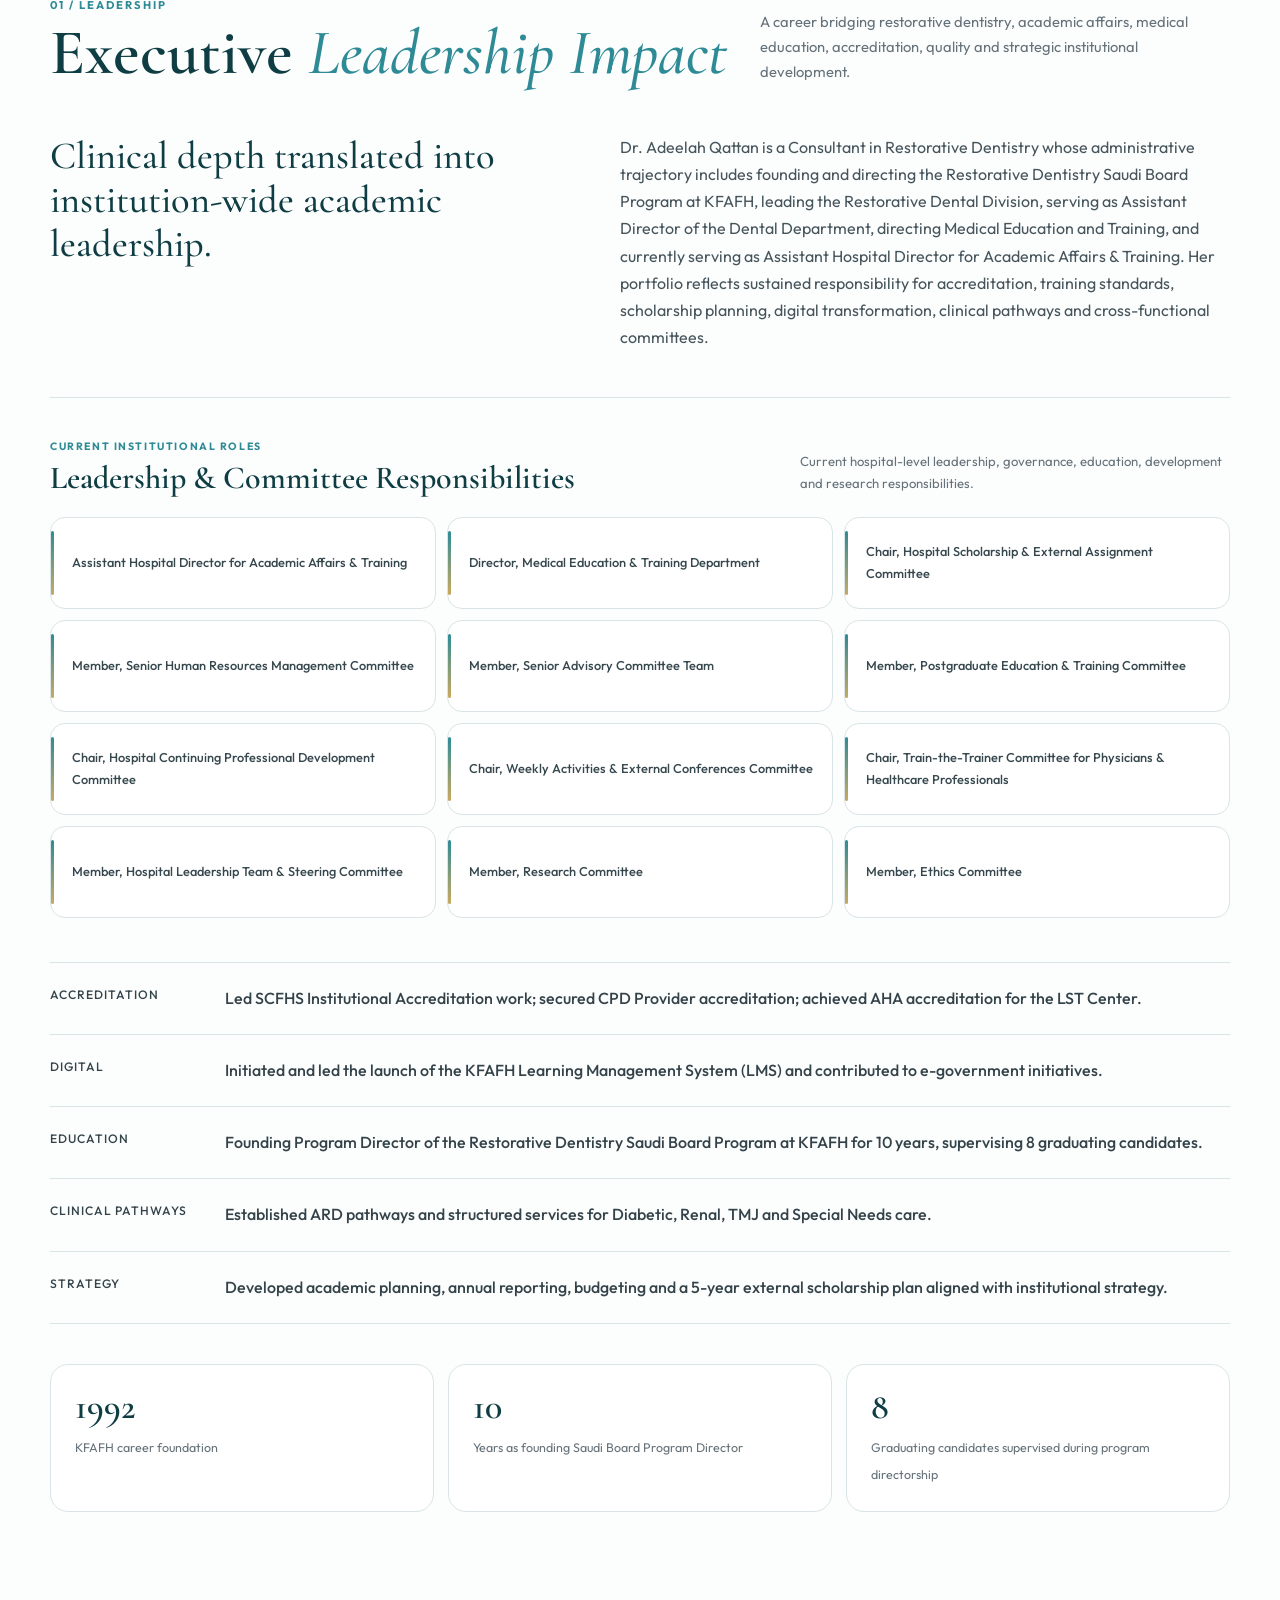
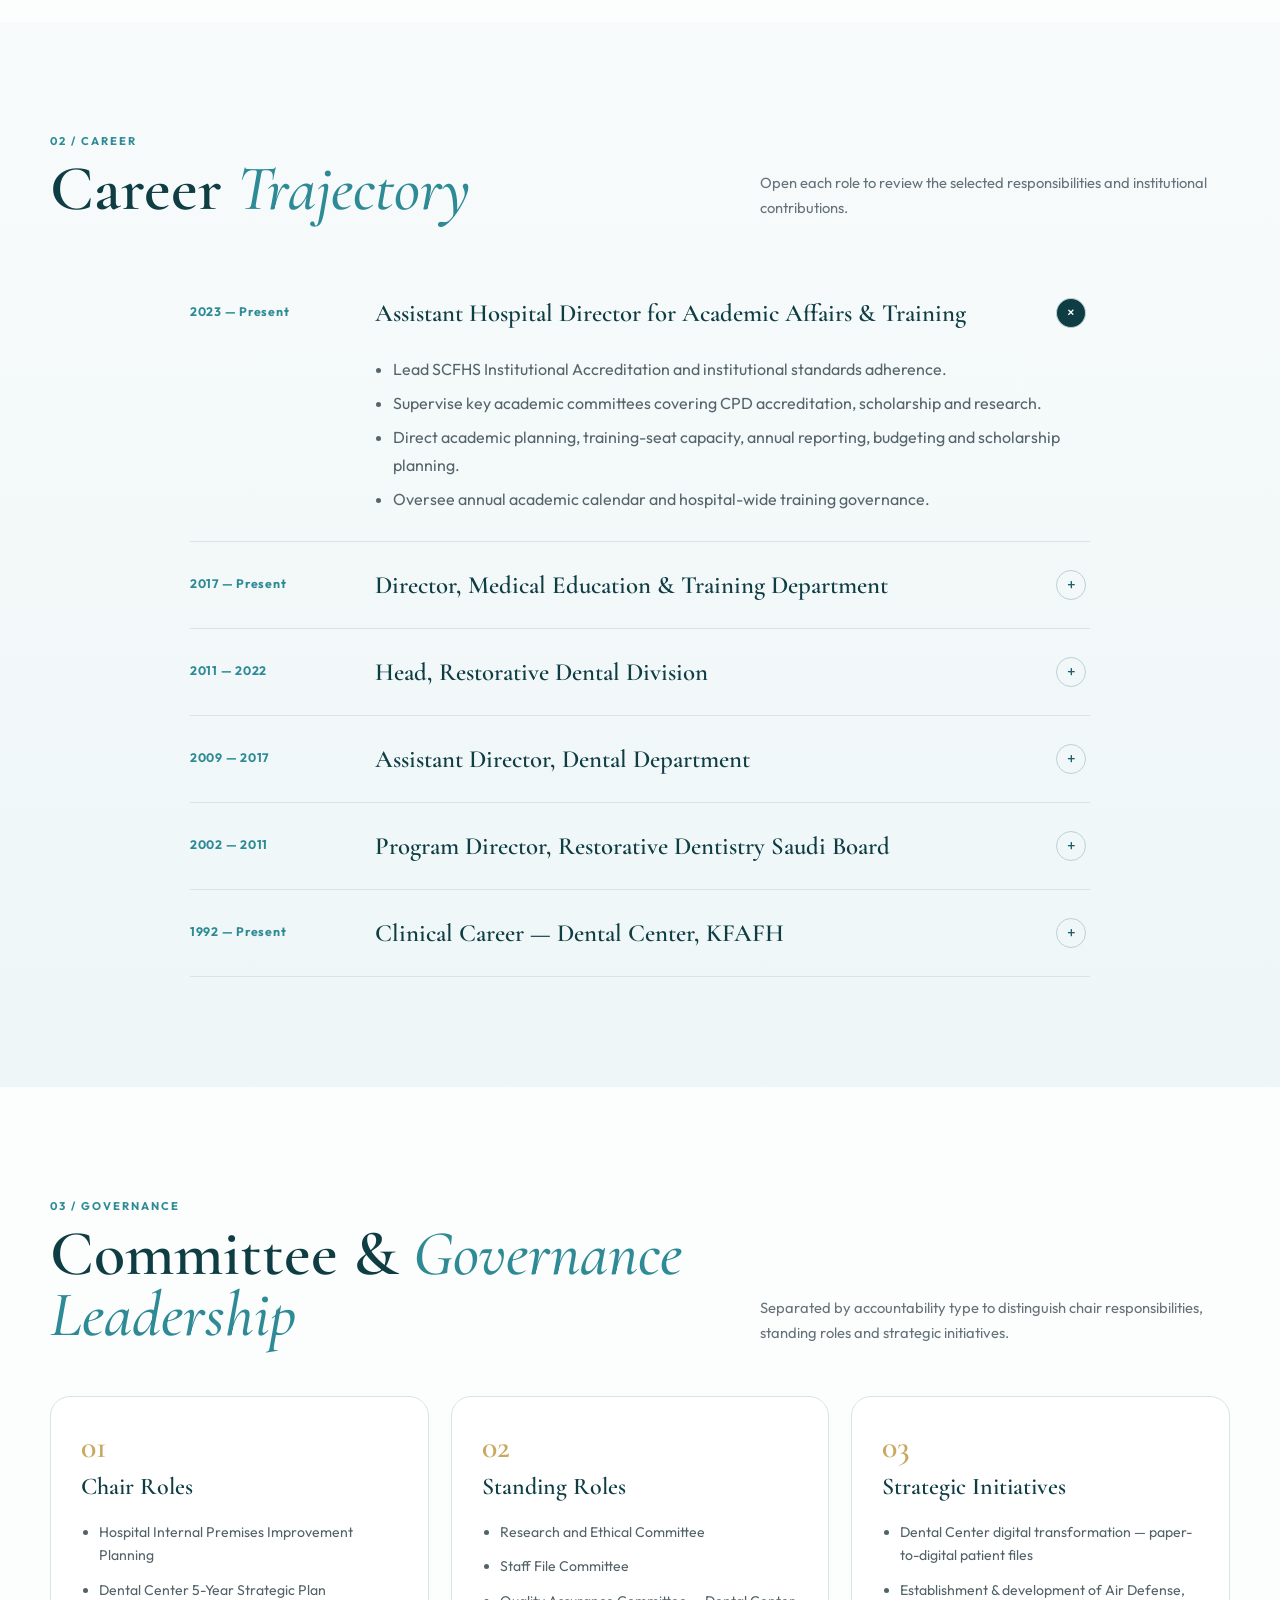
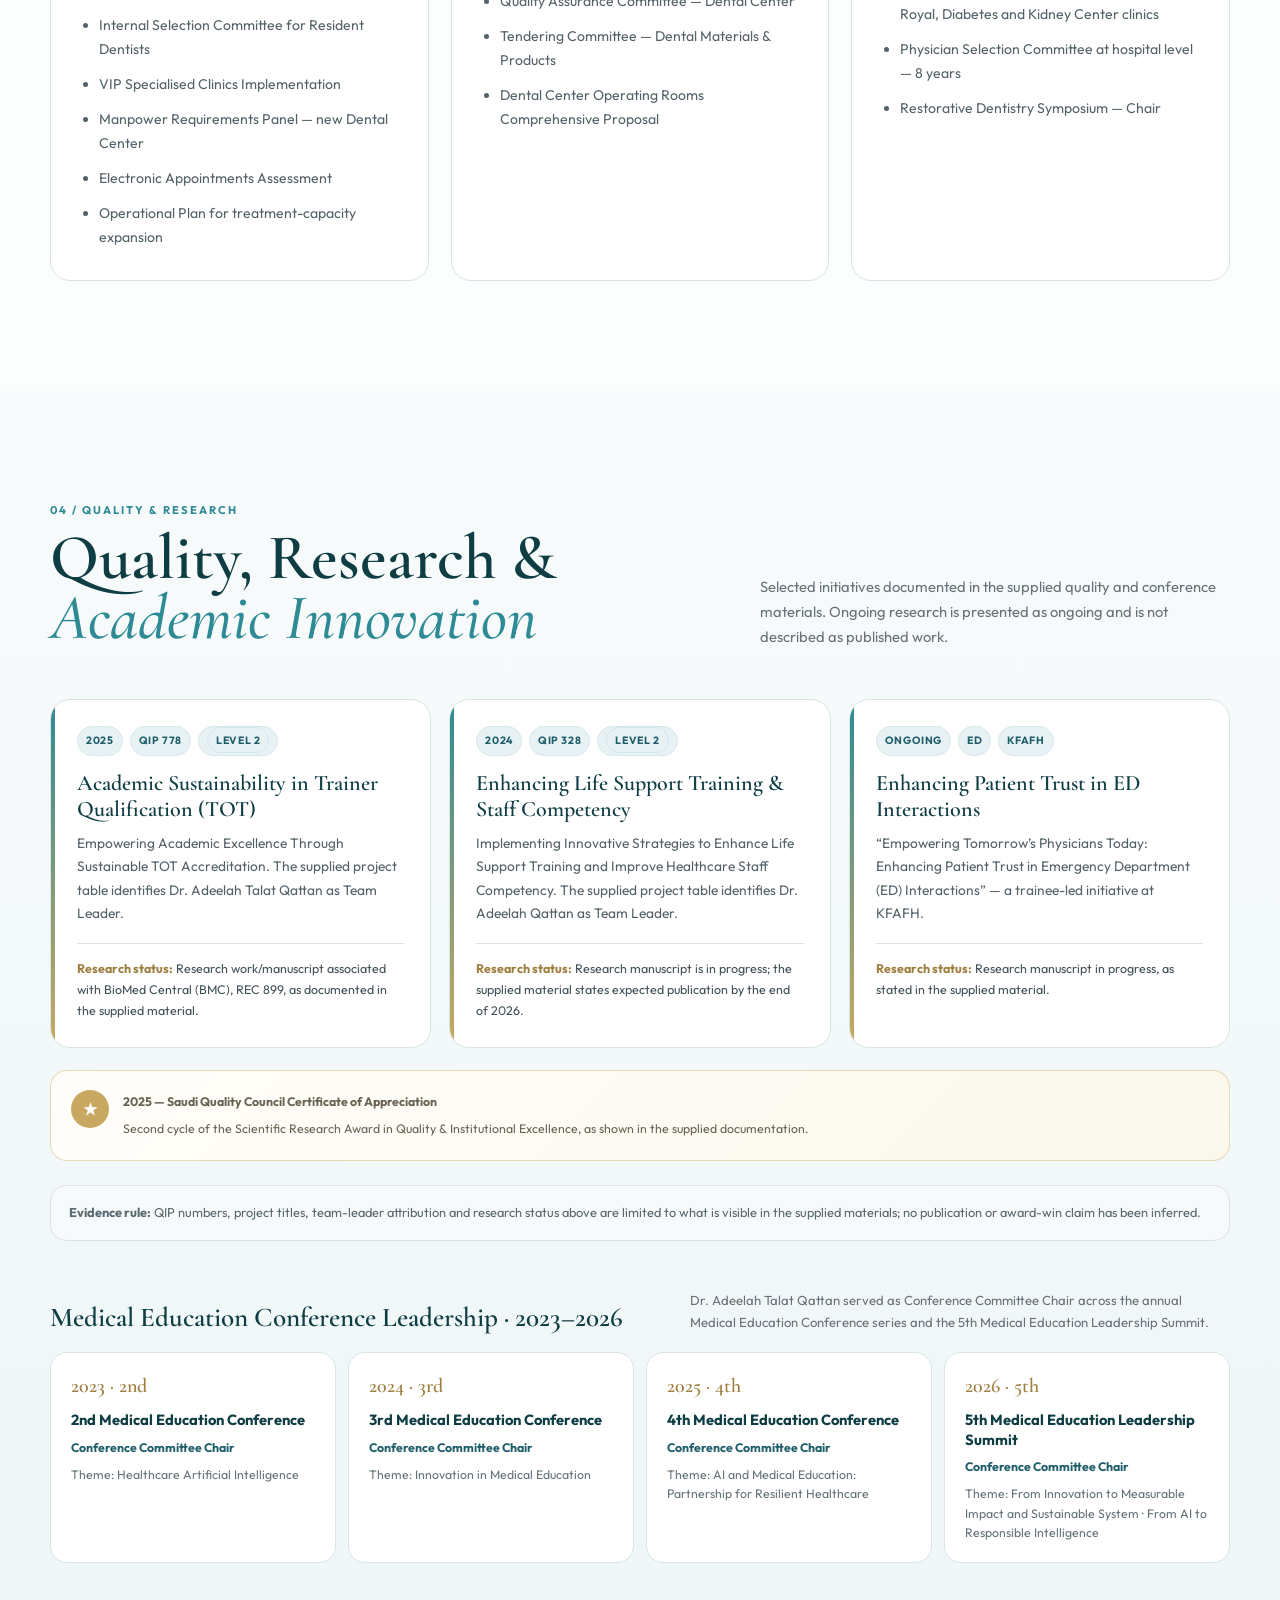
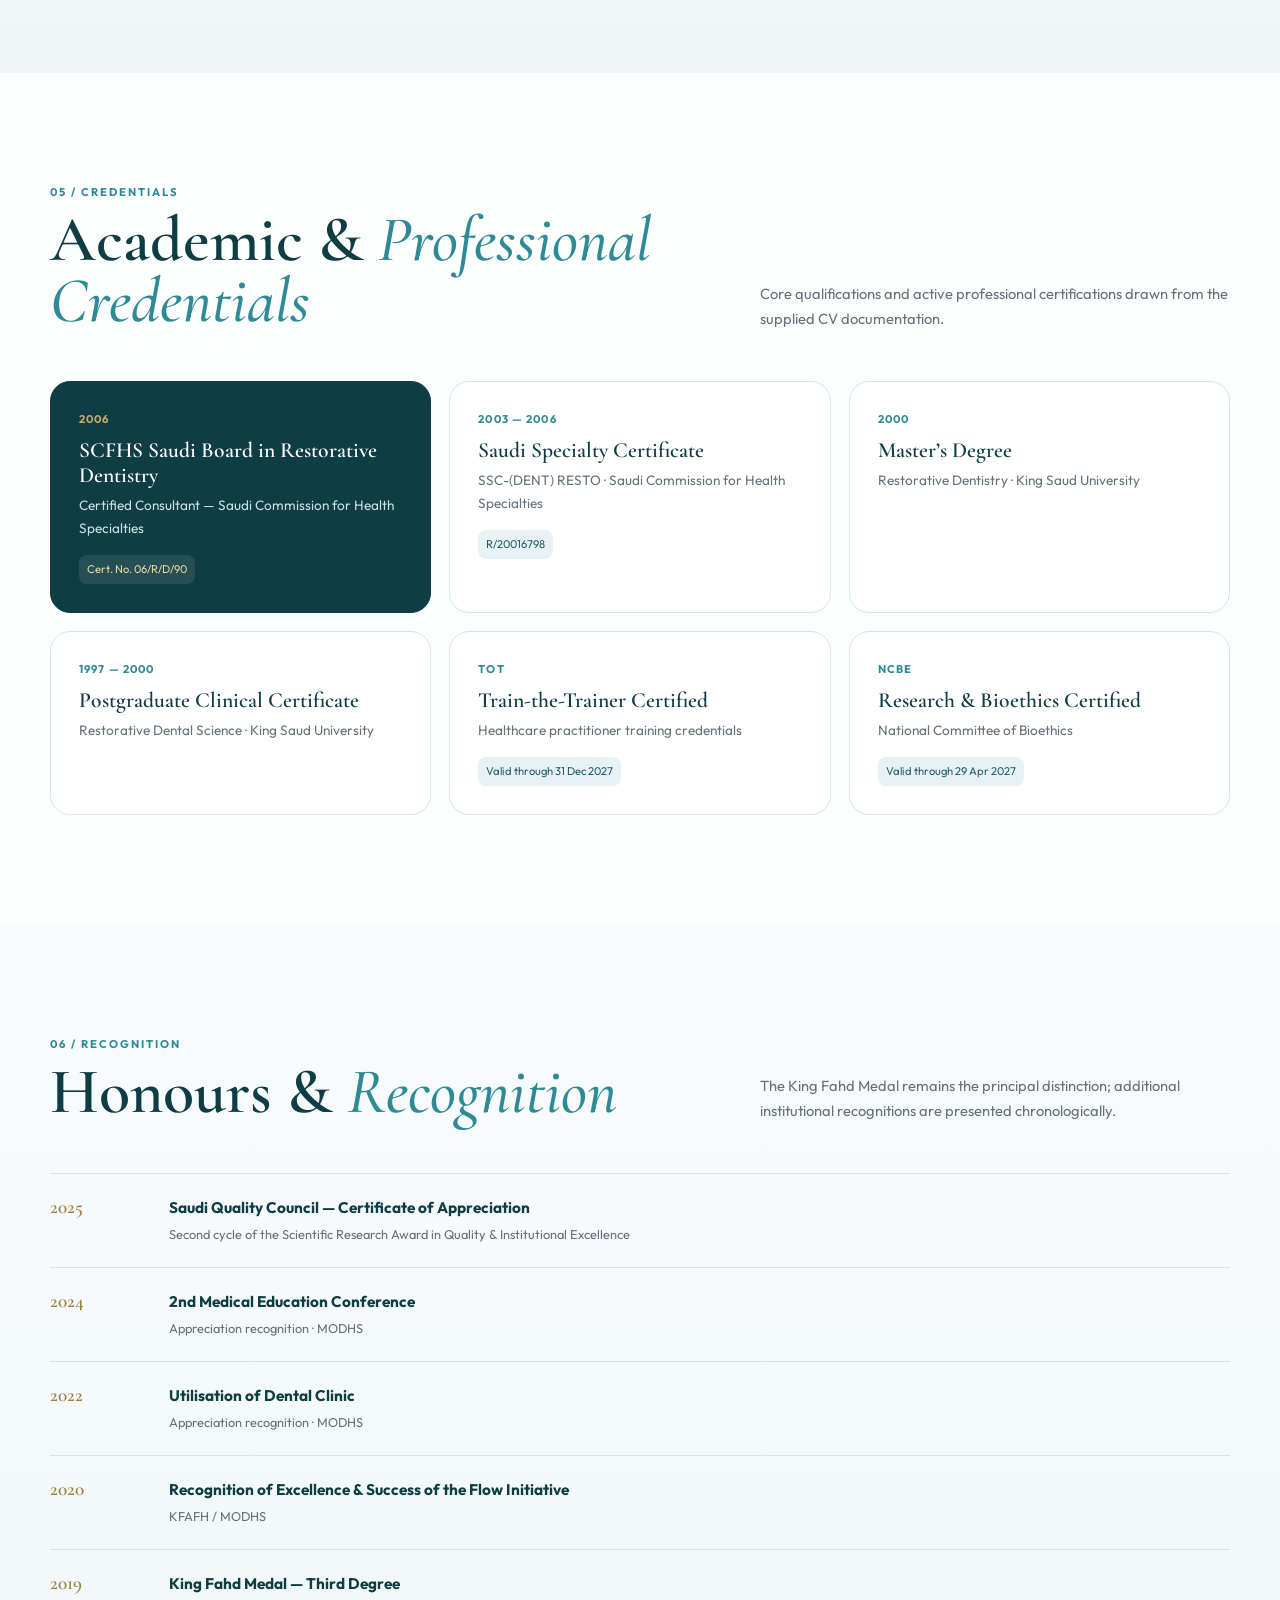
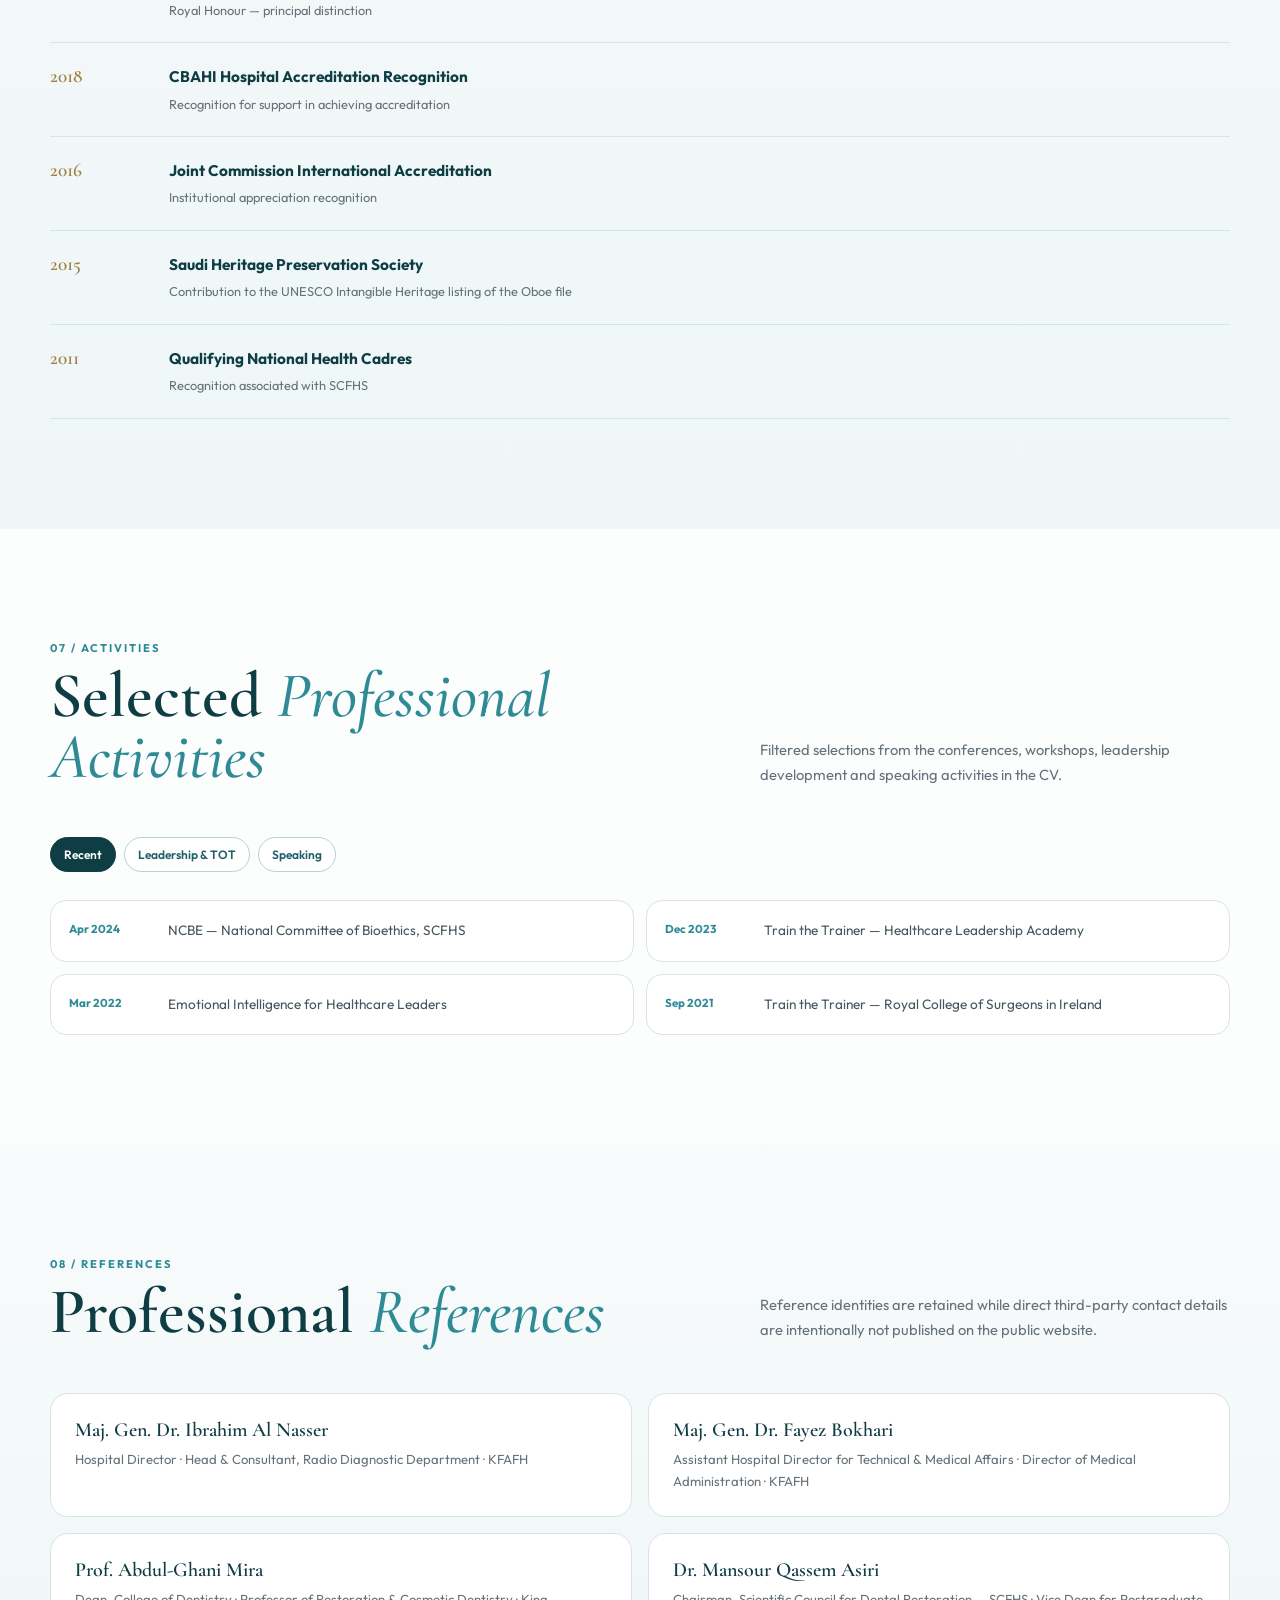
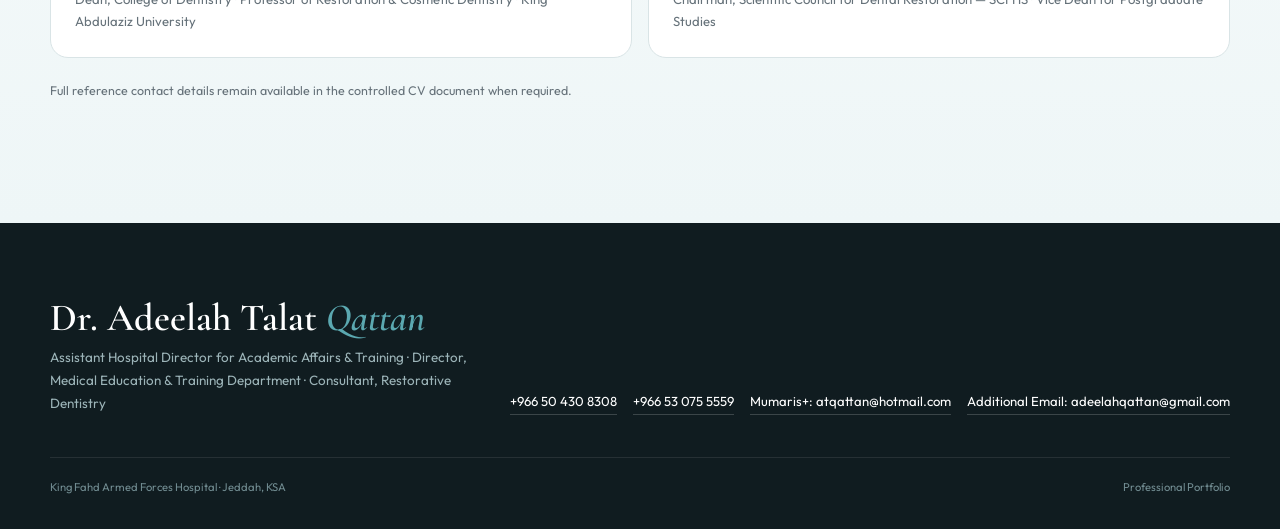
==== commit bd441a7c: "fix: unify mobile actions and working photo download" ====
--- a/index.html
+++ b/index.html
@@ -43,7 +43,7 @@
     .royal{position:relative;overflow:hidden;background:linear-gradient(135deg,#0A3036 0%,#0F3D44 55%,#174D55 100%);color:#fff;padding:98px 0}.royal:before{content:"";position:absolute;width:540px;height:540px;border-radius:50%;border:1px solid rgba(201,169,97,.2);left:-220px;top:-250px;box-shadow:0 0 0 55px rgba(201,169,97,.025),0 0 0 110px rgba(201,169,97,.018);animation:breathe 7s ease-in-out infinite}.royal:after{content:"";position:absolute;inset:0;background:linear-gradient(110deg,transparent 35%,rgba(255,255,255,.035) 50%,transparent 65%);transform:translateX(-120%);animation:shine 8s 1.5s infinite}.royal-grid{position:relative;z-index:2;display:grid;grid-template-columns:220px 1fr;gap:56px;align-items:center}.royal-mark{width:180px;height:180px;border-radius:50%;border:1px solid rgba(201,169,97,.6);display:grid;place-items:center;position:relative;margin:auto}.royal-mark:before{content:"";position:absolute;inset:12px;border:1px solid rgba(201,169,97,.25);border-radius:50%}.royal-star{color:var(--gold);font-size:3.6rem;line-height:1}.royal-copy .overline{font-size:.72rem;font-weight:700;letter-spacing:.3em;color:#E1C98B;text-transform:uppercase}.royal-copy h2{margin:8px 0 3px;font:600 clamp(3.1rem,6vw,6rem)/.9 "Cormorant Garamond",serif;color:#fff}.royal-copy h2 span{display:block;color:var(--gold);font-style:italic;font-weight:500}.royal-copy p{max-width:740px;color:#D9E7E9;font-size:1rem;margin:20px 0 0}.royal-meta{display:flex;gap:22px;flex-wrap:wrap;margin-top:26px}.royal-chip{padding:8px 12px;border:1px solid rgba(201,169,97,.35);border-radius:999px;color:#F1E3BF;font-size:.75rem;letter-spacing:.08em}.royal-line{height:1px;background:linear-gradient(90deg,var(--gold),transparent);margin-top:30px;max-width:620px}@keyframes breathe{50%{transform:scale(1.05);opacity:.72}}@keyframes shine{45%,100%{transform:translateX(120%)}}
     .section-head{display:flex;align-items:flex-end;justify-content:space-between;gap:30px;margin-bottom:50px}.section-head small{display:block;color:var(--teal-600);font-size:.7rem;font-weight:700;letter-spacing:.18em;text-transform:uppercase;margin-bottom:8px}.section-head h2{margin:0;color:var(--teal-950);font:600 clamp(2.6rem,5vw,4.5rem)/.95 "Cormorant Garamond",serif}.section-head h2 em{color:var(--teal-600);font-weight:500}.section-head p{max-width:470px;color:var(--muted);font-size:.92rem;margin:0}.profile-grid{display:grid;grid-template-columns:.9fr 1.1fr;gap:70px;align-items:start}.lead-copy{font:500 clamp(1.8rem,3vw,2.75rem)/1.15 "Cormorant Garamond",serif;color:var(--teal-950);margin:0}.body-copy{color:#46555C;font-size:1rem;margin:0}.impact-list{margin-top:44px;border-top:1px solid var(--line)}.impact-row{display:grid;grid-template-columns:150px 1fr;gap:25px;padding:22px 0;border-bottom:1px solid var(--line)}.impact-row b{color:var(--teal-600);font-size:.76rem;letter-spacing:.08em;text-transform:uppercase}.impact-row span{color:#334349;font-weight:500}.signature-stats{display:grid;grid-template-columns:repeat(3,1fr);gap:14px;margin-top:40px}.stat{background:#fff;border:1px solid var(--line);border-radius:18px;padding:24px;min-height:132px}.stat strong{display:block;font:600 2.25rem/1 "Cormorant Garamond",serif;color:var(--teal-950);margin-bottom:8px}.stat span{font-size:.78rem;color:var(--muted)}
 
-    .sidebar-downloads{display:grid;gap:10px;margin-top:22px}.sidebar-downloads .resource-download{background:var(--teal-950)!important;color:#fff!important;border-color:var(--teal-950)!important;justify-content:center;gap:10px}.sidebar-downloads .resource-download:hover{background:var(--teal-800)!important;border-color:var(--teal-800)!important;transform:translateY(-1px)}.sidebar-downloads .action-icon{font-size:1.05rem;line-height:1}.resource-download{width:100%;min-height:50px}.royal-document{margin:0;position:relative;border:1px solid rgba(201,169,97,.72);padding:10px;background:#fff;border-radius:18px;box-shadow:0 28px 70px rgba(0,0,0,.24);overflow:hidden;width:100%;max-width:300px}.royal-image-link{display:block;overflow:hidden;border-radius:11px;background:#fff;cursor:zoom-in}.royal-document img{display:block;width:100%;height:auto;border-radius:11px;filter:contrast(1.05) saturate(1.02);transform:translateZ(0)}.royal-document figcaption{padding:12px 8px 5px;color:var(--teal-950);text-align:center;line-height:1.45}.royal-document figcaption strong{display:block;font-size:.72rem}.royal-document figcaption small{display:block;margin-top:4px;font-size:.61rem;color:#6b777c;font-weight:500}.current-roles{margin-top:46px;padding-top:40px;border-top:1px solid var(--line)}.current-roles-heading{display:flex;justify-content:space-between;gap:28px;align-items:end;margin-bottom:22px}.current-roles-heading small{display:block;color:var(--teal-600);font-size:.66rem;font-weight:700;letter-spacing:.15em;text-transform:uppercase}.current-roles-heading h3{margin:5px 0 0;color:var(--teal-950);font:600 2rem/1.05 "Cormorant Garamond",serif}.current-roles-heading p{max-width:430px;margin:0;color:var(--muted);font-size:.82rem}.current-roles-grid{display:grid;grid-template-columns:repeat(3,1fr);gap:11px}.current-role-card{min-height:92px;padding:18px 18px 18px 21px;border:1px solid var(--line);border-radius:15px;background:#fff;color:#36474E;font-size:.8rem;font-weight:500;display:flex;align-items:center;position:relative}.current-role-card:before{content:"";position:absolute;inset:13px auto 13px 0;width:3px;border-radius:3px;background:linear-gradient(var(--teal-600),var(--gold))}html[dir="rtl"] .current-role-card{padding:18px 21px 18px 18px}html[dir="rtl"] .current-role-card:before{left:auto;right:0}.royal-grid{grid-template-columns:minmax(280px,300px) 1fr}
+    .sidebar-downloads{display:grid;gap:10px;margin-top:22px}.sidebar-downloads .resource-download{background:var(--teal-950)!important;color:#fff!important;border-color:var(--teal-950)!important;justify-content:center;gap:10px}.sidebar-downloads .resource-download:hover{background:var(--teal-800)!important;border-color:var(--teal-800)!important;transform:translateY(-1px)}.sidebar-downloads .action-icon{font-size:1.05rem;line-height:1}.hero-actions .action-icon{font-size:1.05rem;line-height:1}.resource-download{width:100%;min-height:50px}.royal-document{margin:0;position:relative;border:1px solid rgba(201,169,97,.72);padding:10px;background:#fff;border-radius:18px;box-shadow:0 28px 70px rgba(0,0,0,.24);overflow:hidden;width:100%;max-width:300px}.royal-image-link{display:block;overflow:hidden;border-radius:11px;background:#fff;cursor:zoom-in}.royal-document img{display:block;width:100%;height:auto;border-radius:11px;filter:contrast(1.05) saturate(1.02);transform:translateZ(0)}.royal-document figcaption{padding:12px 8px 5px;color:var(--teal-950);text-align:center;line-height:1.45}.royal-document figcaption strong{display:block;font-size:.72rem}.royal-document figcaption small{display:block;margin-top:4px;font-size:.61rem;color:#6b777c;font-weight:500}.current-roles{margin-top:46px;padding-top:40px;border-top:1px solid var(--line)}.current-roles-heading{display:flex;justify-content:space-between;gap:28px;align-items:end;margin-bottom:22px}.current-roles-heading small{display:block;color:var(--teal-600);font-size:.66rem;font-weight:700;letter-spacing:.15em;text-transform:uppercase}.current-roles-heading h3{margin:5px 0 0;color:var(--teal-950);font:600 2rem/1.05 "Cormorant Garamond",serif}.current-roles-heading p{max-width:430px;margin:0;color:var(--muted);font-size:.82rem}.current-roles-grid{display:grid;grid-template-columns:repeat(3,1fr);gap:11px}.current-role-card{min-height:92px;padding:18px 18px 18px 21px;border:1px solid var(--line);border-radius:15px;background:#fff;color:#36474E;font-size:.8rem;font-weight:500;display:flex;align-items:center;position:relative}.current-role-card:before{content:"";position:absolute;inset:13px auto 13px 0;width:3px;border-radius:3px;background:linear-gradient(var(--teal-600),var(--gold))}html[dir="rtl"] .current-role-card{padding:18px 21px 18px 18px}html[dir="rtl"] .current-role-card:before{left:auto;right:0}.royal-grid{grid-template-columns:minmax(280px,300px) 1fr}
     @media(max-width:980px){.current-roles-grid{grid-template-columns:1fr 1fr}.current-roles-heading{display:block}.current-roles-heading p{margin-top:10px}.royal-grid{grid-template-columns:1fr}.royal-document{max-width:300px;margin:auto}}
     @media(max-width:650px){.current-roles-grid{grid-template-columns:1fr}.current-role-card{min-height:auto}.current-roles{margin-top:34px;padding-top:30px}}
     .career{max-width:900px;margin:auto}.career details{border-bottom:1px solid var(--line)}.career summary{list-style:none;cursor:pointer;display:grid;grid-template-columns:160px 1fr 34px;gap:25px;padding:28px 0;align-items:center}.career summary::-webkit-details-marker{display:none}.career time{color:var(--teal-600);font-size:.77rem;font-weight:700;letter-spacing:.06em}.career h3{margin:0;color:var(--teal-950);font:600 1.55rem/1.15 "Cormorant Garamond",serif}.plus{width:30px;height:30px;border:1px solid #BDD1D4;border-radius:50%;display:grid;place-items:center;color:var(--teal-800);transition:.25s}.career details[open] .plus{transform:rotate(45deg);background:var(--teal-950);color:#fff}.career-body{padding:0 0 28px 185px;color:#56656C}.career-body ul{margin:0;padding-left:18px;display:grid;gap:7px}html[dir="rtl"] .career-body{padding:0 185px 28px 0}html[dir="rtl"] .career-body ul{padding-left:0;padding-right:18px}
@@ -100,9 +100,10 @@
     <a href="#credentials"><span class="en">Credentials</span><span class="ar">المؤهلات المهنية</span></a>
     <a href="#recognition"><span class="en">Recognition</span><span class="ar">التكريم والتقدير</span></a>
     <div class="sidebar-downloads">
-      <a class="btn btn-primary resource-download" href="assets/Dr_Adeelah_Qattan_CV_2026.pdf?v=20260814-7" download><span class="action-icon" aria-hidden="true">📄</span><span class="en">Download CV (PDF)</span><span class="ar">تحميل السيرة الذاتية (PDF)</span></a>
-      <a class="btn btn-primary resource-download" href="assets/Dr_Adeelah_Qattan_Portrait_High_Resolution.jpg?v=20260814-7" download><span class="action-icon" aria-hidden="true">📷</span><span class="en">Download Personal Photo</span><span class="ar">تحميل الصورة الشخصية</span></a>
-      <a class="btn btn-primary resource-download" href="assets/Dr_Adeelah_Qattan_Speaker_Bio_Bilingual.pdf?v=20260814-7" download><span class="action-icon" aria-hidden="true">📝</span><span class="en">Download Speaker Bio (PDF)</span><span class="ar">تحميل النبذة التعريفية (PDF)</span></a>
+      <a class="btn btn-primary resource-download" href="#royal"><span class="action-icon" aria-hidden="true">🏅</span><span class="en">View Royal Honour</span><span class="ar">عرض التكريم الملكي</span></a>
+      <a class="btn btn-primary resource-download" href="assets/portrait.webp?v=20260814-10" download="Dr_Adeelah_Qattan_Portrait.webp"><span class="action-icon" aria-hidden="true">🖼️</span><span class="en">Download Personal Photo</span><span class="ar">تحميل الصورة الشخصية</span></a>
+      <a class="btn btn-primary resource-download" href="assets/Dr_Adeelah_Qattan_Speaker_Bio_Bilingual.pdf?v=20260814-10" download><span class="action-icon" aria-hidden="true">📄</span><span class="en">Download Speaker Bio (PDF)</span><span class="ar">تحميل النبذة التعريفية (PDF)</span></a>
+      <a class="btn btn-primary resource-download" href="assets/Dr_Adeelah_Qattan_CV_2026.pdf?v=20260814-10" download><span class="action-icon" aria-hidden="true">📘</span><span class="en">Download CV (PDF)</span><span class="ar">تحميل السيرة الذاتية (PDF)</span></a>
     </div>
   </div>
 
@@ -118,7 +119,7 @@
         </div>
         <p class="institution"><span class="en">King Fahd Armed Forces Hospital · Jeddah, Kingdom of Saudi Arabia · Serving KFAFH since 1992</span><span class="ar block">مستشفى الملك فهد للقوات المسلحة · جدة، المملكة العربية السعودية · ضمن المسيرة المهنية بالمستشفى منذ 1992</span></p>
         <div class="hero-actions">
-          <a href="#royal" class="btn btn-primary"><span class="en">View Royal Honour</span><span class="ar">عرض التكريم الملكي</span></a>
+          <a href="#royal" class="btn btn-primary"><span class="action-icon" aria-hidden="true">🏅</span><span class="en">View Royal Honour</span><span class="ar">عرض التكريم الملكي</span></a>
         </div>
       </div>
       <div class="hero-visual reveal">
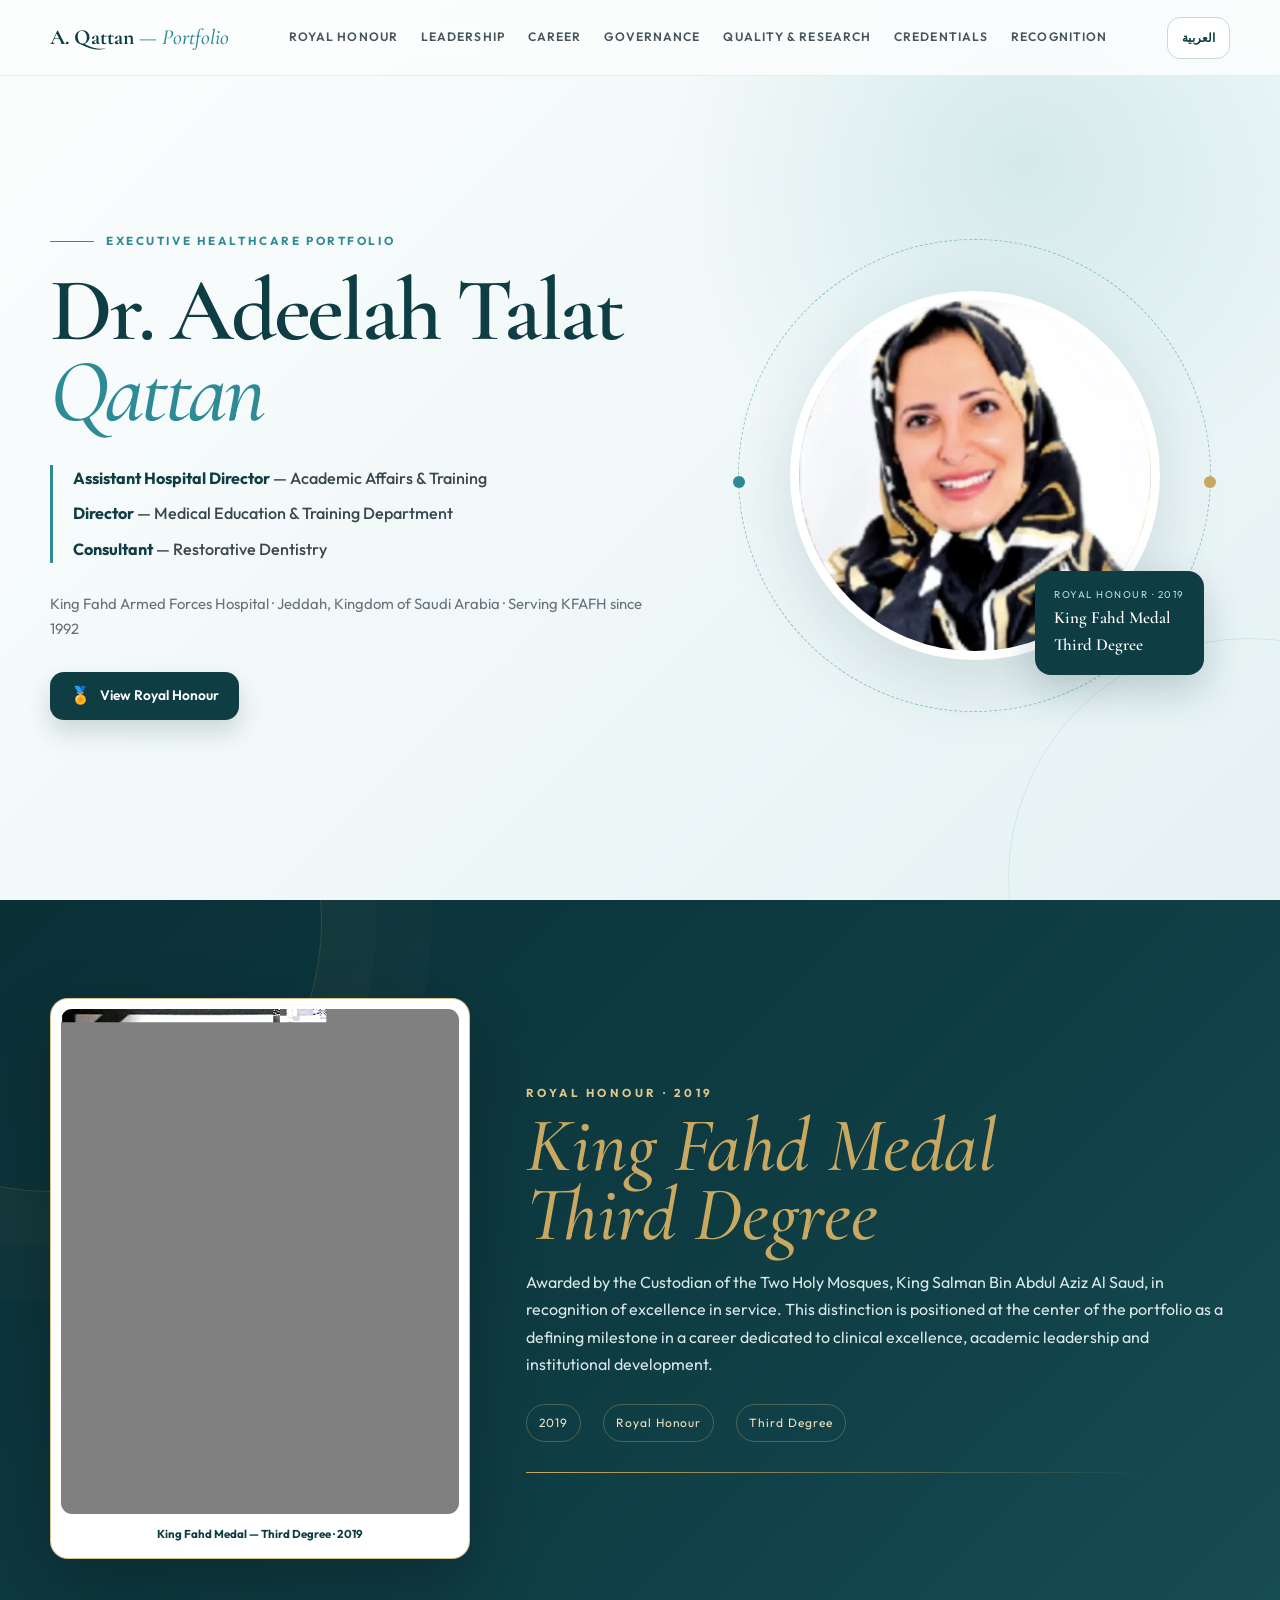
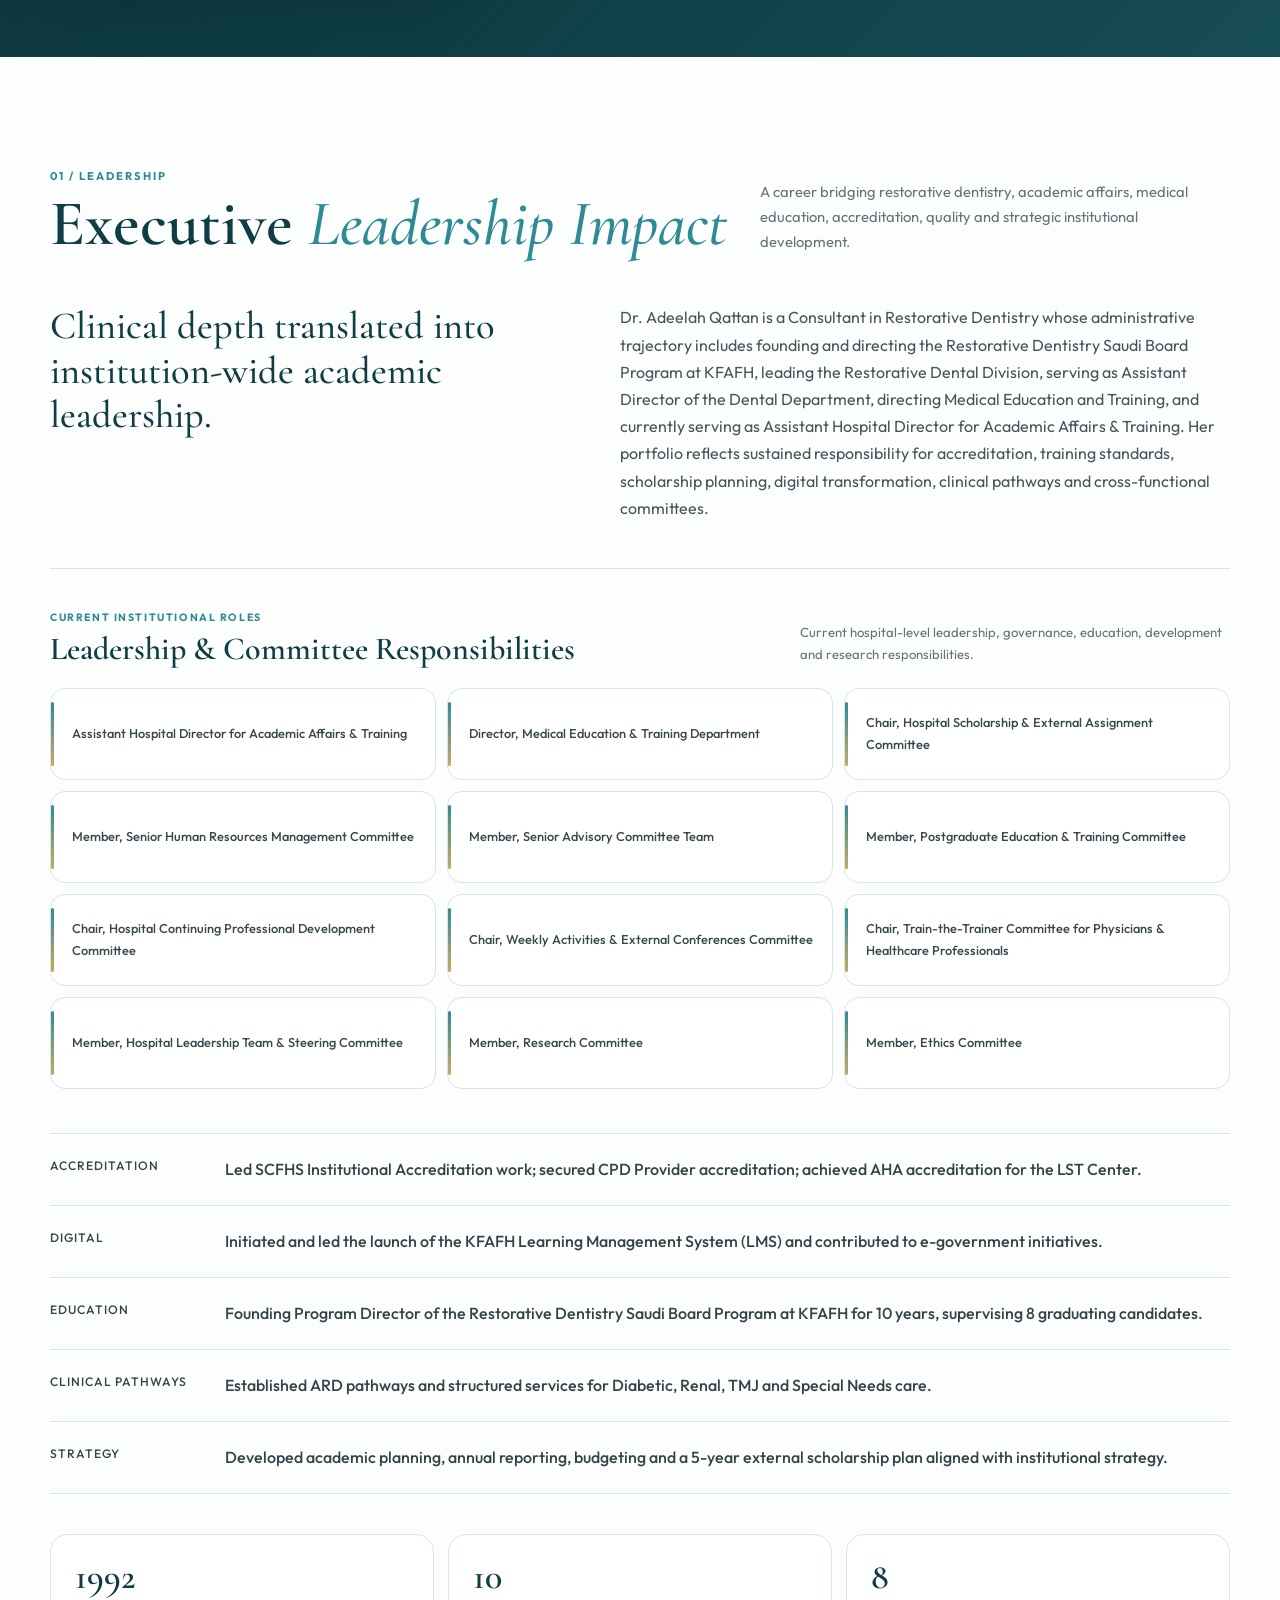
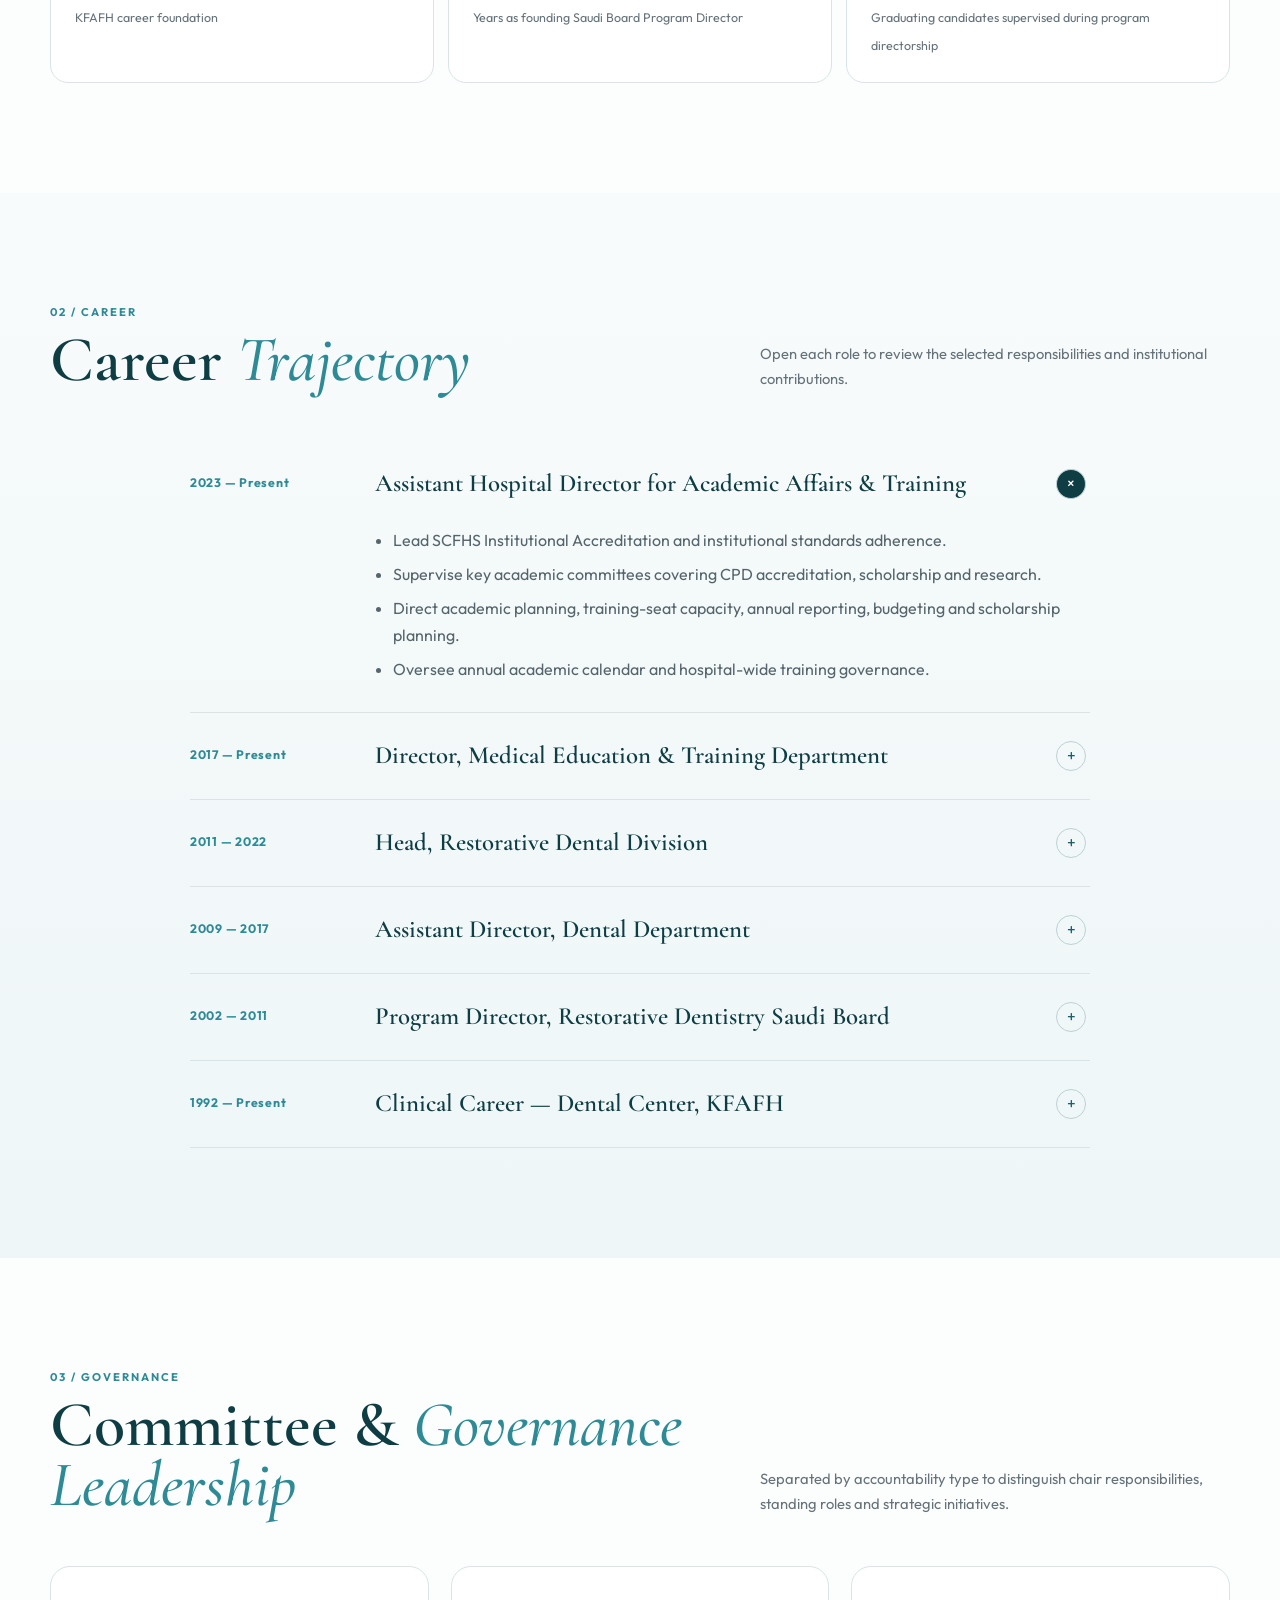
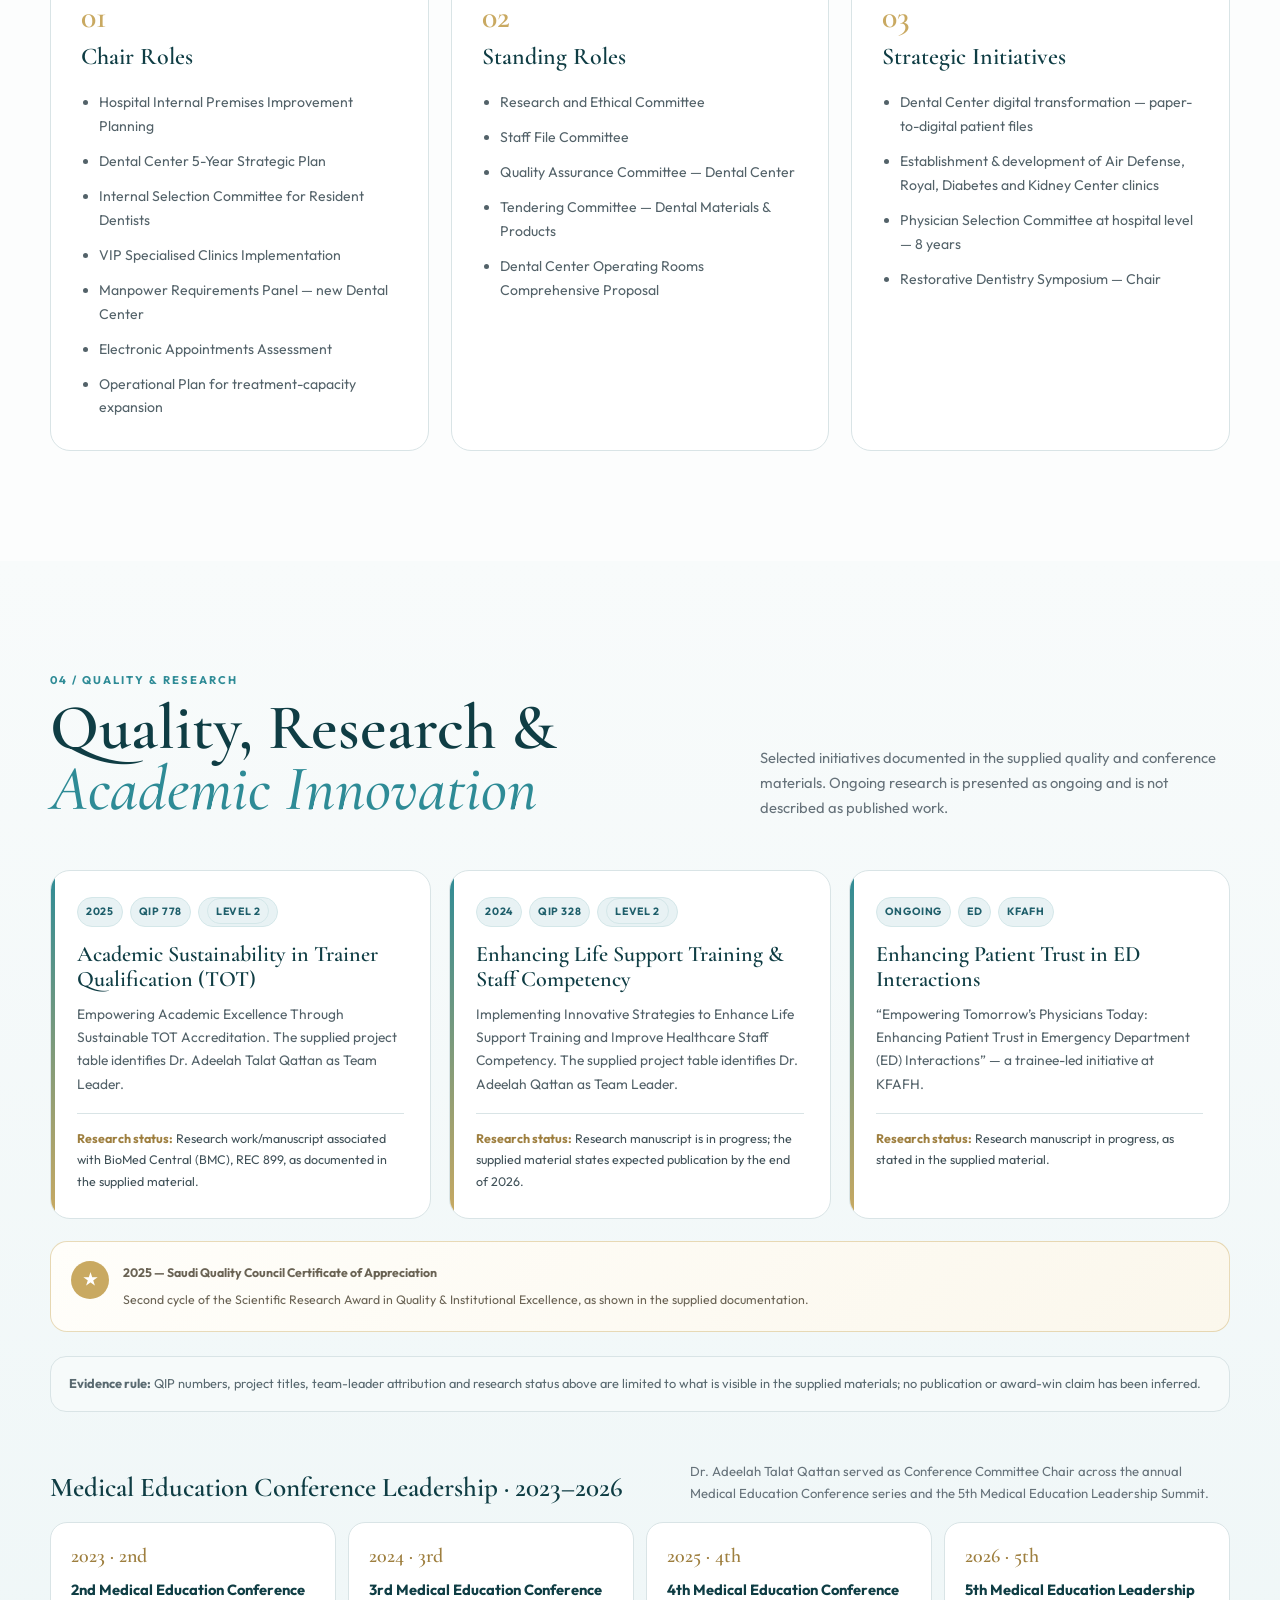
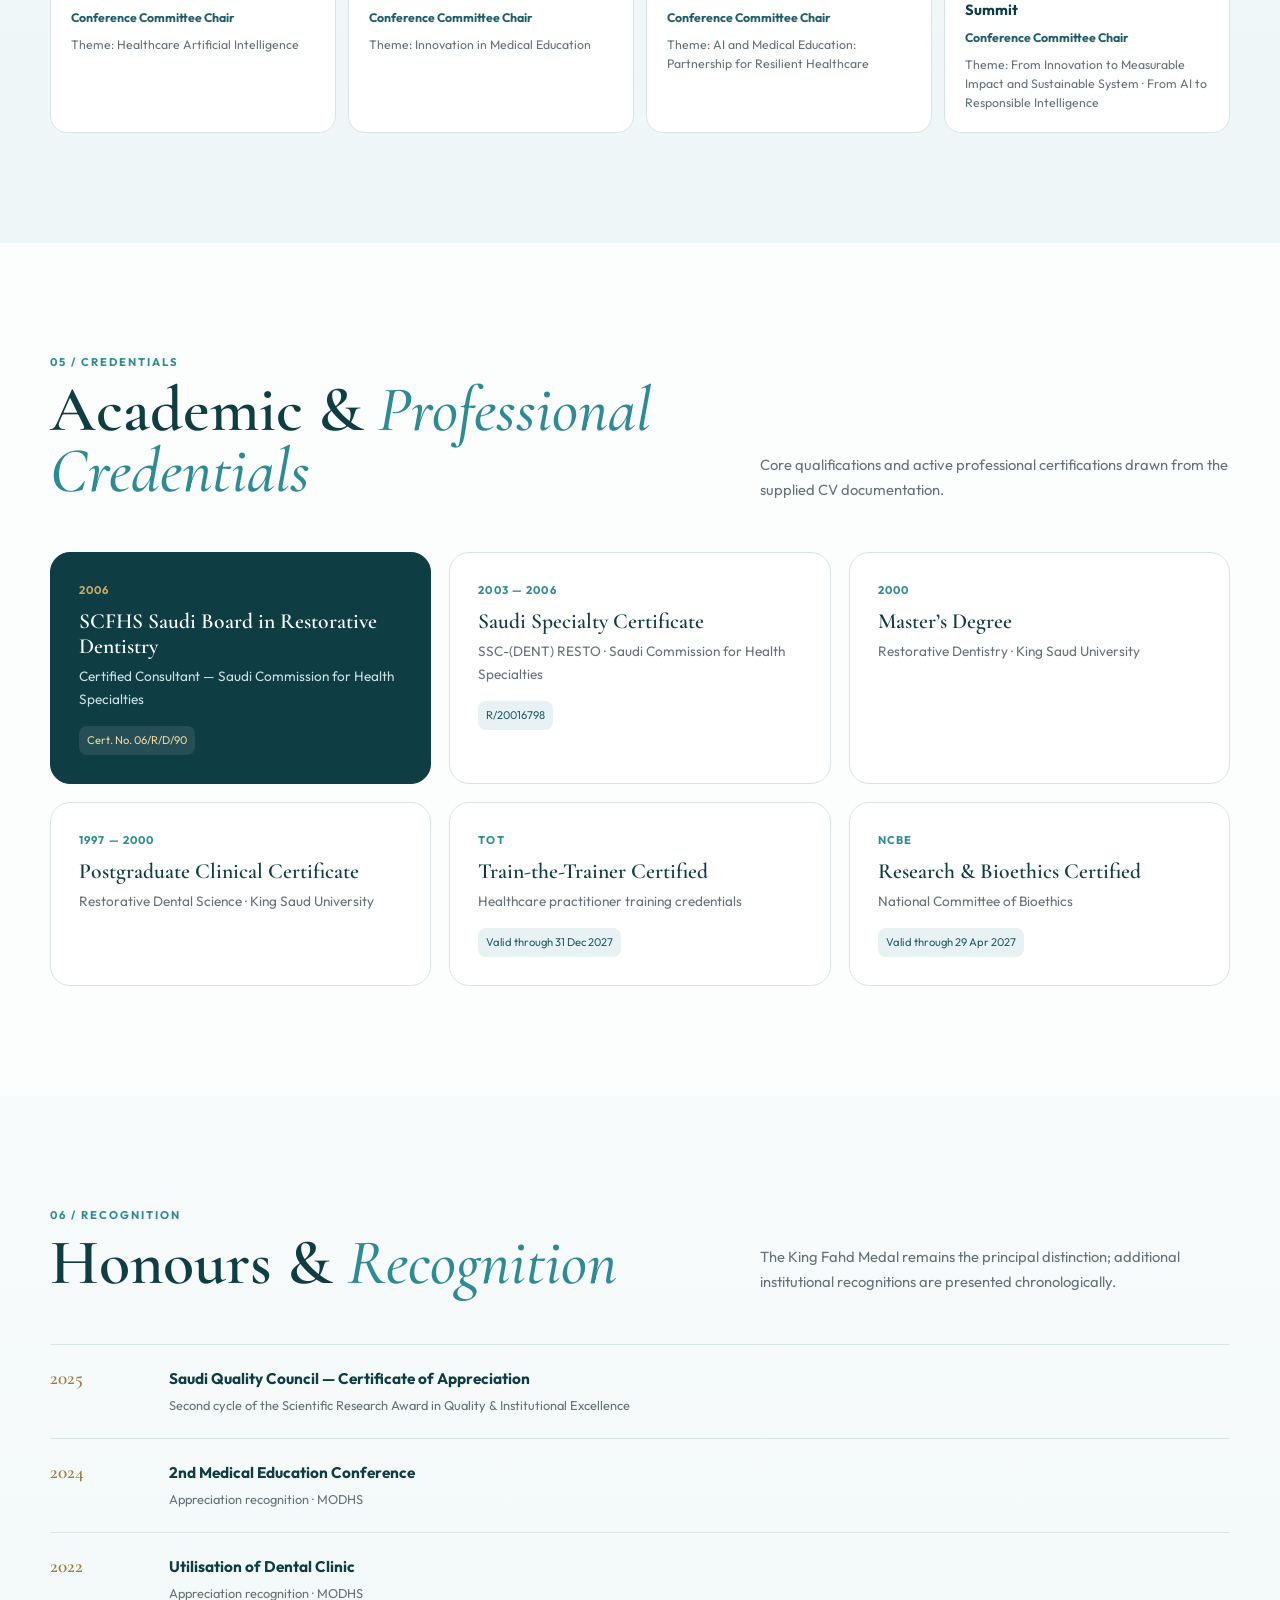
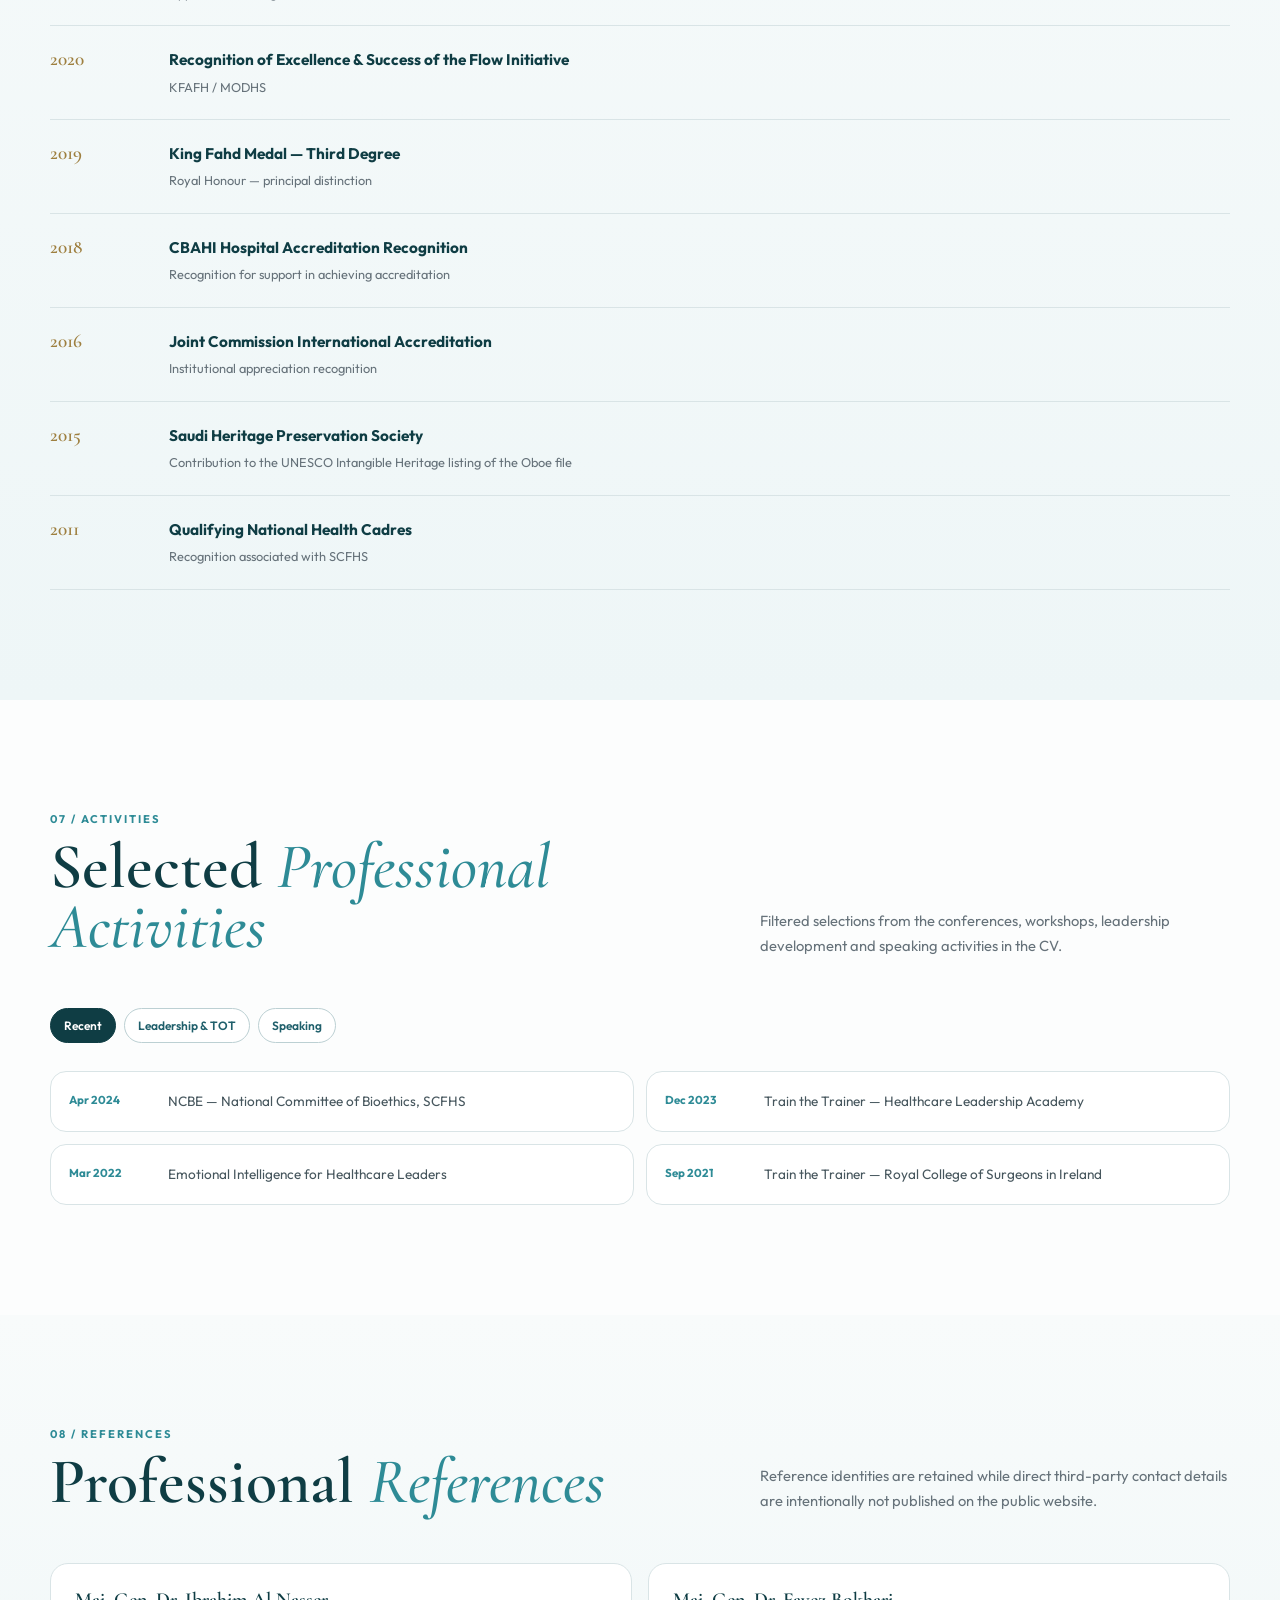
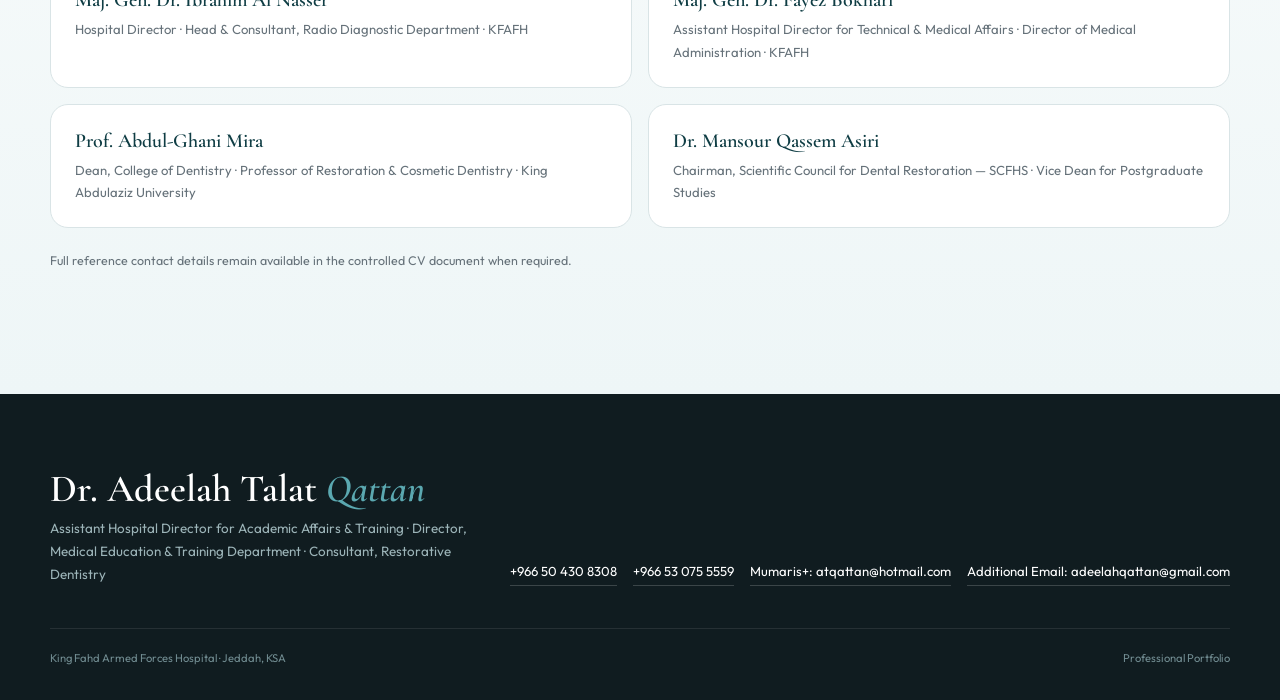
==== commit 2c1b0916: "fix: display complete King Fahd certificate only" ====
--- a/index.html
+++ b/index.html
@@ -43,8 +43,8 @@
     .royal{position:relative;overflow:hidden;background:linear-gradient(135deg,#0A3036 0%,#0F3D44 55%,#174D55 100%);color:#fff;padding:98px 0}.royal:before{content:"";position:absolute;width:540px;height:540px;border-radius:50%;border:1px solid rgba(201,169,97,.2);left:-220px;top:-250px;box-shadow:0 0 0 55px rgba(201,169,97,.025),0 0 0 110px rgba(201,169,97,.018);animation:breathe 7s ease-in-out infinite}.royal:after{content:"";position:absolute;inset:0;background:linear-gradient(110deg,transparent 35%,rgba(255,255,255,.035) 50%,transparent 65%);transform:translateX(-120%);animation:shine 8s 1.5s infinite}.royal-grid{position:relative;z-index:2;display:grid;grid-template-columns:220px 1fr;gap:56px;align-items:center}.royal-mark{width:180px;height:180px;border-radius:50%;border:1px solid rgba(201,169,97,.6);display:grid;place-items:center;position:relative;margin:auto}.royal-mark:before{content:"";position:absolute;inset:12px;border:1px solid rgba(201,169,97,.25);border-radius:50%}.royal-star{color:var(--gold);font-size:3.6rem;line-height:1}.royal-copy .overline{font-size:.72rem;font-weight:700;letter-spacing:.3em;color:#E1C98B;text-transform:uppercase}.royal-copy h2{margin:8px 0 3px;font:600 clamp(3.1rem,6vw,6rem)/.9 "Cormorant Garamond",serif;color:#fff}.royal-copy h2 span{display:block;color:var(--gold);font-style:italic;font-weight:500}.royal-copy p{max-width:740px;color:#D9E7E9;font-size:1rem;margin:20px 0 0}.royal-meta{display:flex;gap:22px;flex-wrap:wrap;margin-top:26px}.royal-chip{padding:8px 12px;border:1px solid rgba(201,169,97,.35);border-radius:999px;color:#F1E3BF;font-size:.75rem;letter-spacing:.08em}.royal-line{height:1px;background:linear-gradient(90deg,var(--gold),transparent);margin-top:30px;max-width:620px}@keyframes breathe{50%{transform:scale(1.05);opacity:.72}}@keyframes shine{45%,100%{transform:translateX(120%)}}
     .section-head{display:flex;align-items:flex-end;justify-content:space-between;gap:30px;margin-bottom:50px}.section-head small{display:block;color:var(--teal-600);font-size:.7rem;font-weight:700;letter-spacing:.18em;text-transform:uppercase;margin-bottom:8px}.section-head h2{margin:0;color:var(--teal-950);font:600 clamp(2.6rem,5vw,4.5rem)/.95 "Cormorant Garamond",serif}.section-head h2 em{color:var(--teal-600);font-weight:500}.section-head p{max-width:470px;color:var(--muted);font-size:.92rem;margin:0}.profile-grid{display:grid;grid-template-columns:.9fr 1.1fr;gap:70px;align-items:start}.lead-copy{font:500 clamp(1.8rem,3vw,2.75rem)/1.15 "Cormorant Garamond",serif;color:var(--teal-950);margin:0}.body-copy{color:#46555C;font-size:1rem;margin:0}.impact-list{margin-top:44px;border-top:1px solid var(--line)}.impact-row{display:grid;grid-template-columns:150px 1fr;gap:25px;padding:22px 0;border-bottom:1px solid var(--line)}.impact-row b{color:var(--teal-600);font-size:.76rem;letter-spacing:.08em;text-transform:uppercase}.impact-row span{color:#334349;font-weight:500}.signature-stats{display:grid;grid-template-columns:repeat(3,1fr);gap:14px;margin-top:40px}.stat{background:#fff;border:1px solid var(--line);border-radius:18px;padding:24px;min-height:132px}.stat strong{display:block;font:600 2.25rem/1 "Cormorant Garamond",serif;color:var(--teal-950);margin-bottom:8px}.stat span{font-size:.78rem;color:var(--muted)}
 
-    .sidebar-downloads{display:grid;gap:10px;margin-top:22px}.sidebar-downloads .resource-download{background:var(--teal-950)!important;color:#fff!important;border-color:var(--teal-950)!important;justify-content:center;gap:10px}.sidebar-downloads .resource-download:hover{background:var(--teal-800)!important;border-color:var(--teal-800)!important;transform:translateY(-1px)}.sidebar-downloads .action-icon{font-size:1.05rem;line-height:1}.hero-actions .action-icon{font-size:1.05rem;line-height:1}.resource-download{width:100%;min-height:50px}.royal-document{margin:0;position:relative;border:1px solid rgba(201,169,97,.72);padding:10px;background:#fff;border-radius:18px;box-shadow:0 28px 70px rgba(0,0,0,.24);overflow:hidden;width:100%;max-width:300px}.royal-image-link{display:block;overflow:hidden;border-radius:11px;background:#fff;cursor:zoom-in}.royal-document img{display:block;width:100%;height:auto;border-radius:11px;filter:contrast(1.05) saturate(1.02);transform:translateZ(0)}.royal-document figcaption{padding:12px 8px 5px;color:var(--teal-950);text-align:center;line-height:1.45}.royal-document figcaption strong{display:block;font-size:.72rem}.royal-document figcaption small{display:block;margin-top:4px;font-size:.61rem;color:#6b777c;font-weight:500}.current-roles{margin-top:46px;padding-top:40px;border-top:1px solid var(--line)}.current-roles-heading{display:flex;justify-content:space-between;gap:28px;align-items:end;margin-bottom:22px}.current-roles-heading small{display:block;color:var(--teal-600);font-size:.66rem;font-weight:700;letter-spacing:.15em;text-transform:uppercase}.current-roles-heading h3{margin:5px 0 0;color:var(--teal-950);font:600 2rem/1.05 "Cormorant Garamond",serif}.current-roles-heading p{max-width:430px;margin:0;color:var(--muted);font-size:.82rem}.current-roles-grid{display:grid;grid-template-columns:repeat(3,1fr);gap:11px}.current-role-card{min-height:92px;padding:18px 18px 18px 21px;border:1px solid var(--line);border-radius:15px;background:#fff;color:#36474E;font-size:.8rem;font-weight:500;display:flex;align-items:center;position:relative}.current-role-card:before{content:"";position:absolute;inset:13px auto 13px 0;width:3px;border-radius:3px;background:linear-gradient(var(--teal-600),var(--gold))}html[dir="rtl"] .current-role-card{padding:18px 21px 18px 18px}html[dir="rtl"] .current-role-card:before{left:auto;right:0}.royal-grid{grid-template-columns:minmax(280px,300px) 1fr}
-    @media(max-width:980px){.current-roles-grid{grid-template-columns:1fr 1fr}.current-roles-heading{display:block}.current-roles-heading p{margin-top:10px}.royal-grid{grid-template-columns:1fr}.royal-document{max-width:300px;margin:auto}}
+    .sidebar-downloads{display:grid;gap:10px;margin-top:22px}.sidebar-downloads .resource-download{background:var(--teal-950)!important;color:#fff!important;border-color:var(--teal-950)!important;justify-content:center;gap:10px}.sidebar-downloads .resource-download:hover{background:var(--teal-800)!important;border-color:var(--teal-800)!important;transform:translateY(-1px)}.sidebar-downloads .action-icon{font-size:1.05rem;line-height:1}.hero-actions .action-icon{font-size:1.05rem;line-height:1}.resource-download{width:100%;min-height:50px}.royal-document{margin:0;position:relative;border:1px solid rgba(201,169,97,.72);padding:10px;background:#fff;border-radius:18px;box-shadow:0 28px 70px rgba(0,0,0,.24);overflow:hidden;width:100%;max-width:420px}.royal-document img{display:block;width:100%;height:auto;object-fit:contain;border-radius:11px;filter:contrast(1.05) saturate(1.02);transform:translateZ(0)}.royal-document figcaption{padding:12px 8px 5px;color:var(--teal-950);text-align:center;line-height:1.45}.royal-document figcaption strong{display:block;font-size:.72rem}.current-roles{margin-top:46px;padding-top:40px;border-top:1px solid var(--line)}.current-roles-heading{display:flex;justify-content:space-between;gap:28px;align-items:end;margin-bottom:22px}.current-roles-heading small{display:block;color:var(--teal-600);font-size:.66rem;font-weight:700;letter-spacing:.15em;text-transform:uppercase}.current-roles-heading h3{margin:5px 0 0;color:var(--teal-950);font:600 2rem/1.05 "Cormorant Garamond",serif}.current-roles-heading p{max-width:430px;margin:0;color:var(--muted);font-size:.82rem}.current-roles-grid{display:grid;grid-template-columns:repeat(3,1fr);gap:11px}.current-role-card{min-height:92px;padding:18px 18px 18px 21px;border:1px solid var(--line);border-radius:15px;background:#fff;color:#36474E;font-size:.8rem;font-weight:500;display:flex;align-items:center;position:relative}.current-role-card:before{content:"";position:absolute;inset:13px auto 13px 0;width:3px;border-radius:3px;background:linear-gradient(var(--teal-600),var(--gold))}html[dir="rtl"] .current-role-card{padding:18px 21px 18px 18px}html[dir="rtl"] .current-role-card:before{left:auto;right:0}.royal-grid{grid-template-columns:minmax(340px,420px) 1fr}
+    @media(max-width:980px){.current-roles-grid{grid-template-columns:1fr 1fr}.current-roles-heading{display:block}.current-roles-heading p{margin-top:10px}.royal-grid{grid-template-columns:1fr}.royal-document{max-width:420px;margin:auto}}
     @media(max-width:650px){.current-roles-grid{grid-template-columns:1fr}.current-role-card{min-height:auto}.current-roles{margin-top:34px;padding-top:30px}}
     .career{max-width:900px;margin:auto}.career details{border-bottom:1px solid var(--line)}.career summary{list-style:none;cursor:pointer;display:grid;grid-template-columns:160px 1fr 34px;gap:25px;padding:28px 0;align-items:center}.career summary::-webkit-details-marker{display:none}.career time{color:var(--teal-600);font-size:.77rem;font-weight:700;letter-spacing:.06em}.career h3{margin:0;color:var(--teal-950);font:600 1.55rem/1.15 "Cormorant Garamond",serif}.plus{width:30px;height:30px;border:1px solid #BDD1D4;border-radius:50%;display:grid;place-items:center;color:var(--teal-800);transition:.25s}.career details[open] .plus{transform:rotate(45deg);background:var(--teal-950);color:#fff}.career-body{padding:0 0 28px 185px;color:#56656C}.career-body ul{margin:0;padding-left:18px;display:grid;gap:7px}html[dir="rtl"] .career-body{padding:0 185px 28px 0}html[dir="rtl"] .career-body ul{padding-left:0;padding-right:18px}
     .governance-grid{display:grid;grid-template-columns:repeat(3,1fr);gap:22px}.gov-col{background:#fff;border:1px solid var(--line);border-radius:20px;padding:30px}.gov-col .num{color:var(--gold);font:600 2rem "Cormorant Garamond",serif}.gov-col h3{color:var(--teal-950);font:600 1.5rem "Cormorant Garamond",serif;margin:6px 0 20px}.gov-col ul{margin:0;padding-left:18px;color:#536269;display:grid;gap:11px;font-size:.88rem}html[dir="rtl"] .gov-col ul{padding-left:0;padding-right:18px}
@@ -134,13 +134,10 @@
 
   <section class="royal" id="royal">
     <div class="container royal-grid reveal">
-      <figure class="royal-document">
-        <a class="royal-image-link" href="assets/King_Fahd_Medal_Closeup_2019.jpg?v=20260814-7" target="_blank" rel="noopener" aria-label="Open King Fahd Medal image full size">
-          <img src="assets/King_Fahd_Medal_Closeup_2019.jpg?v=20260814-7" alt="King Fahd Medal — Third Degree, 2019 documentation" loading="eager" decoding="sync">
-        </a>
+      <figure class="royal-document royal-document-display-only">
+        <img src="assets/King_Fahd_Medal_Third_Degree_2019.jpg?v=20260814-12" alt="King Fahd Medal — Third Degree, 2019 full certificate" loading="eager" decoding="async">
         <figcaption>
           <strong><span class="en">King Fahd Medal — Third Degree · 2019</span><span class="ar">ميدالية الملك فهد — الدرجة الثالثة · 2019</span></strong>
-          <small><span class="en">Tap or click the image to view it full size</span><span class="ar">اضغط على الصورة لعرضها بالحجم الكامل والتكبير</span></small>
         </figcaption>
       </figure>
       <div class="royal-copy">
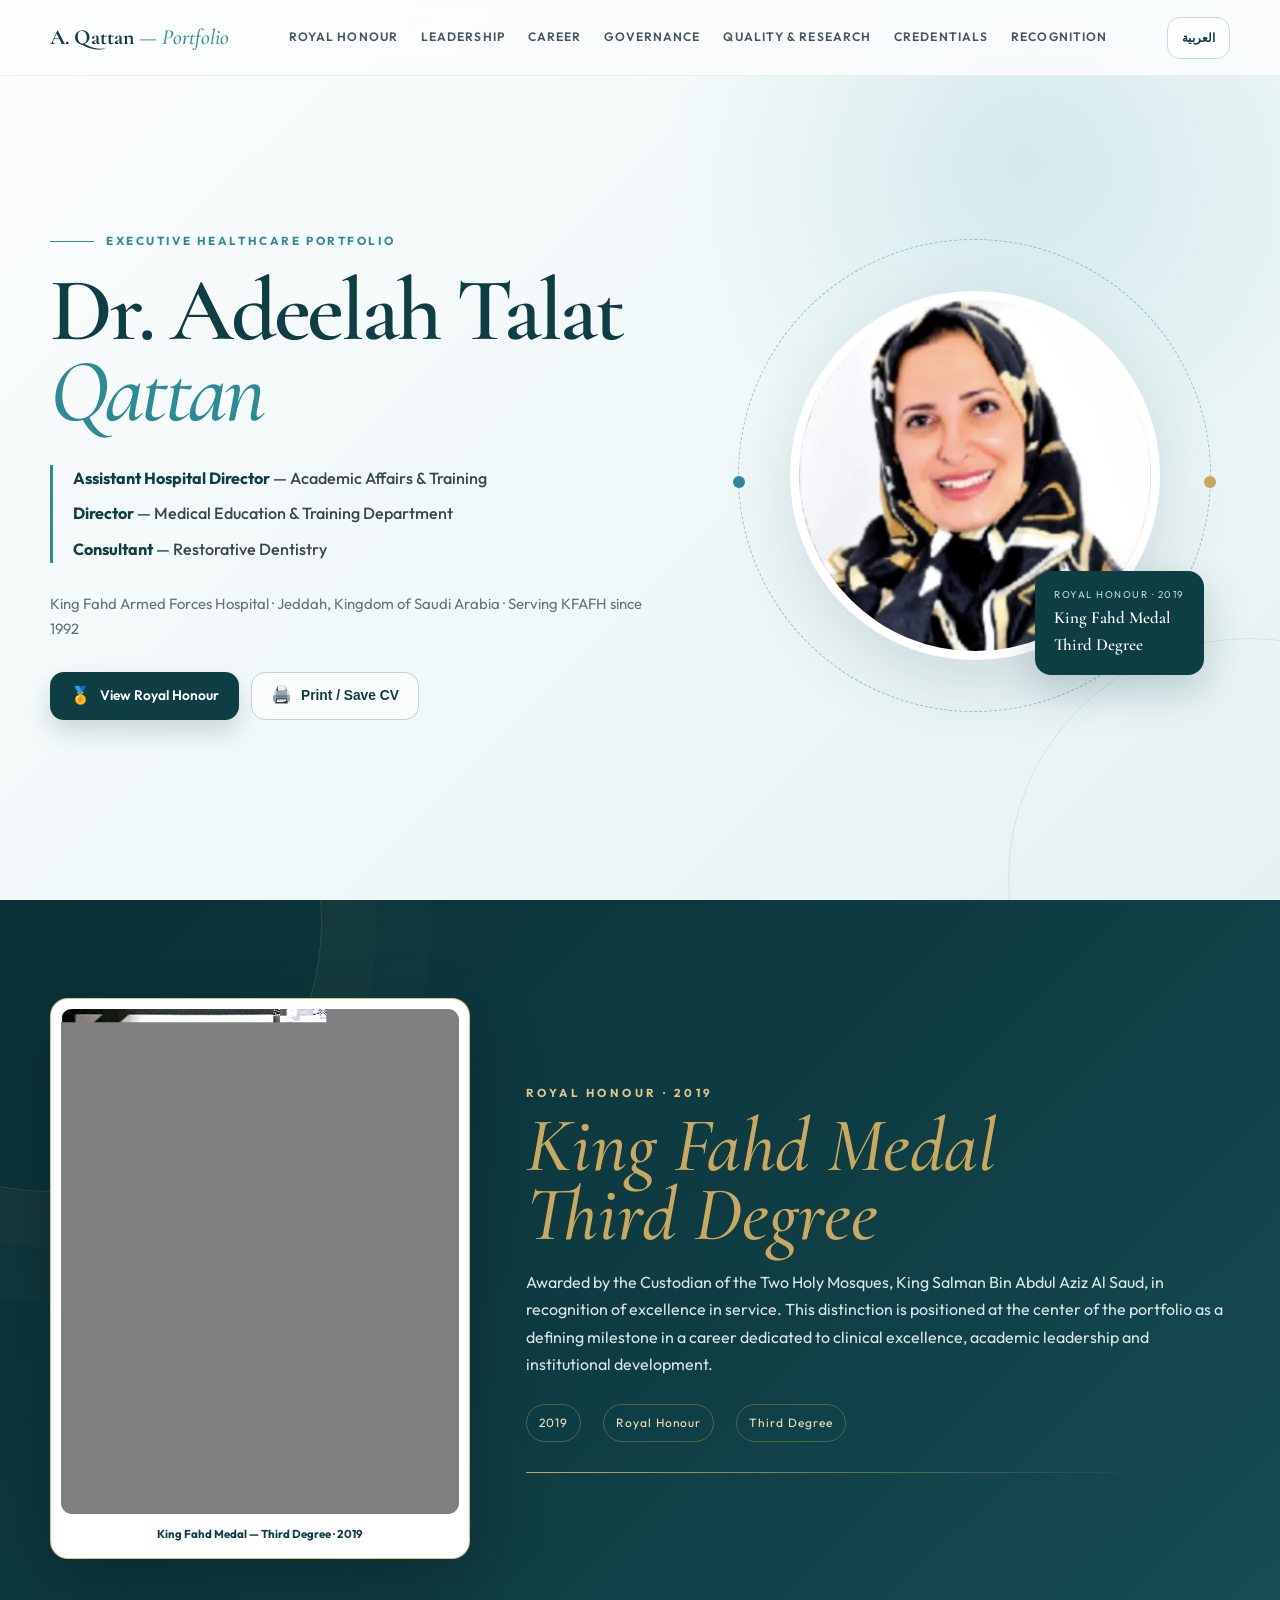
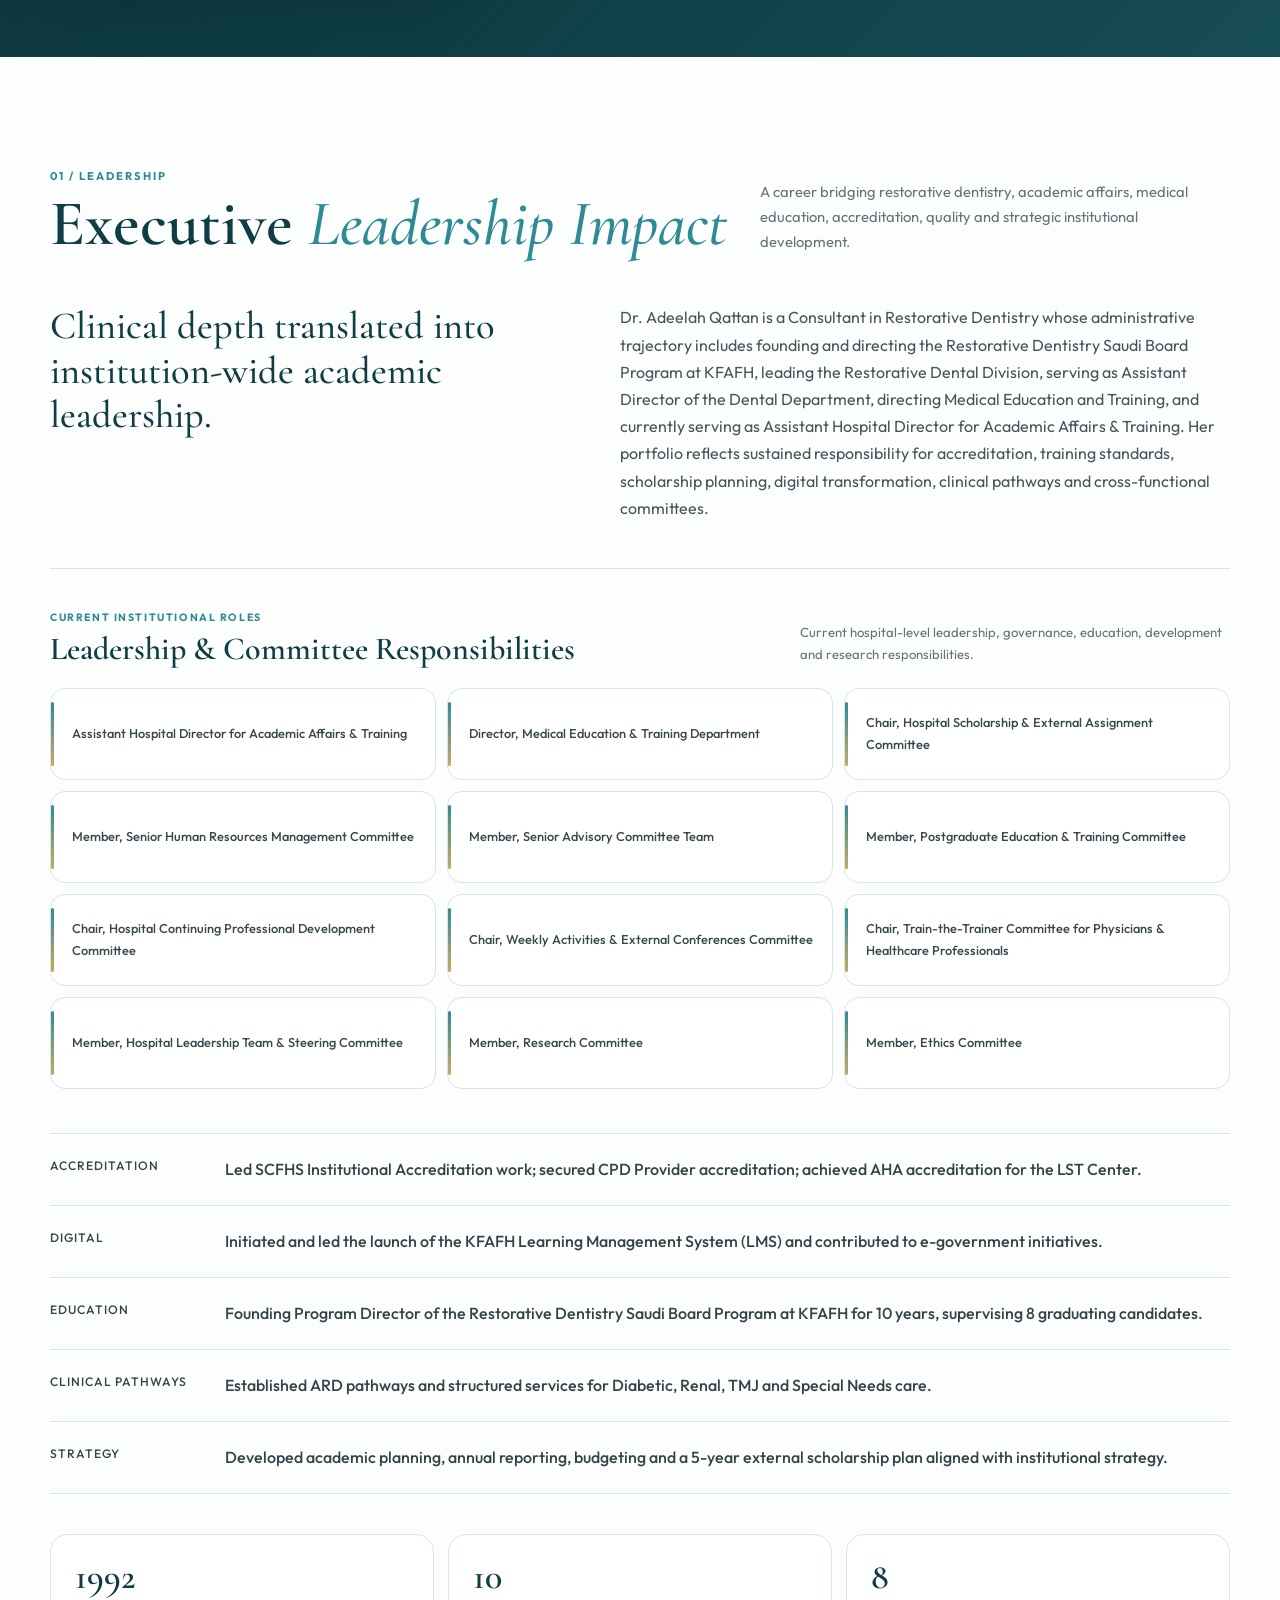
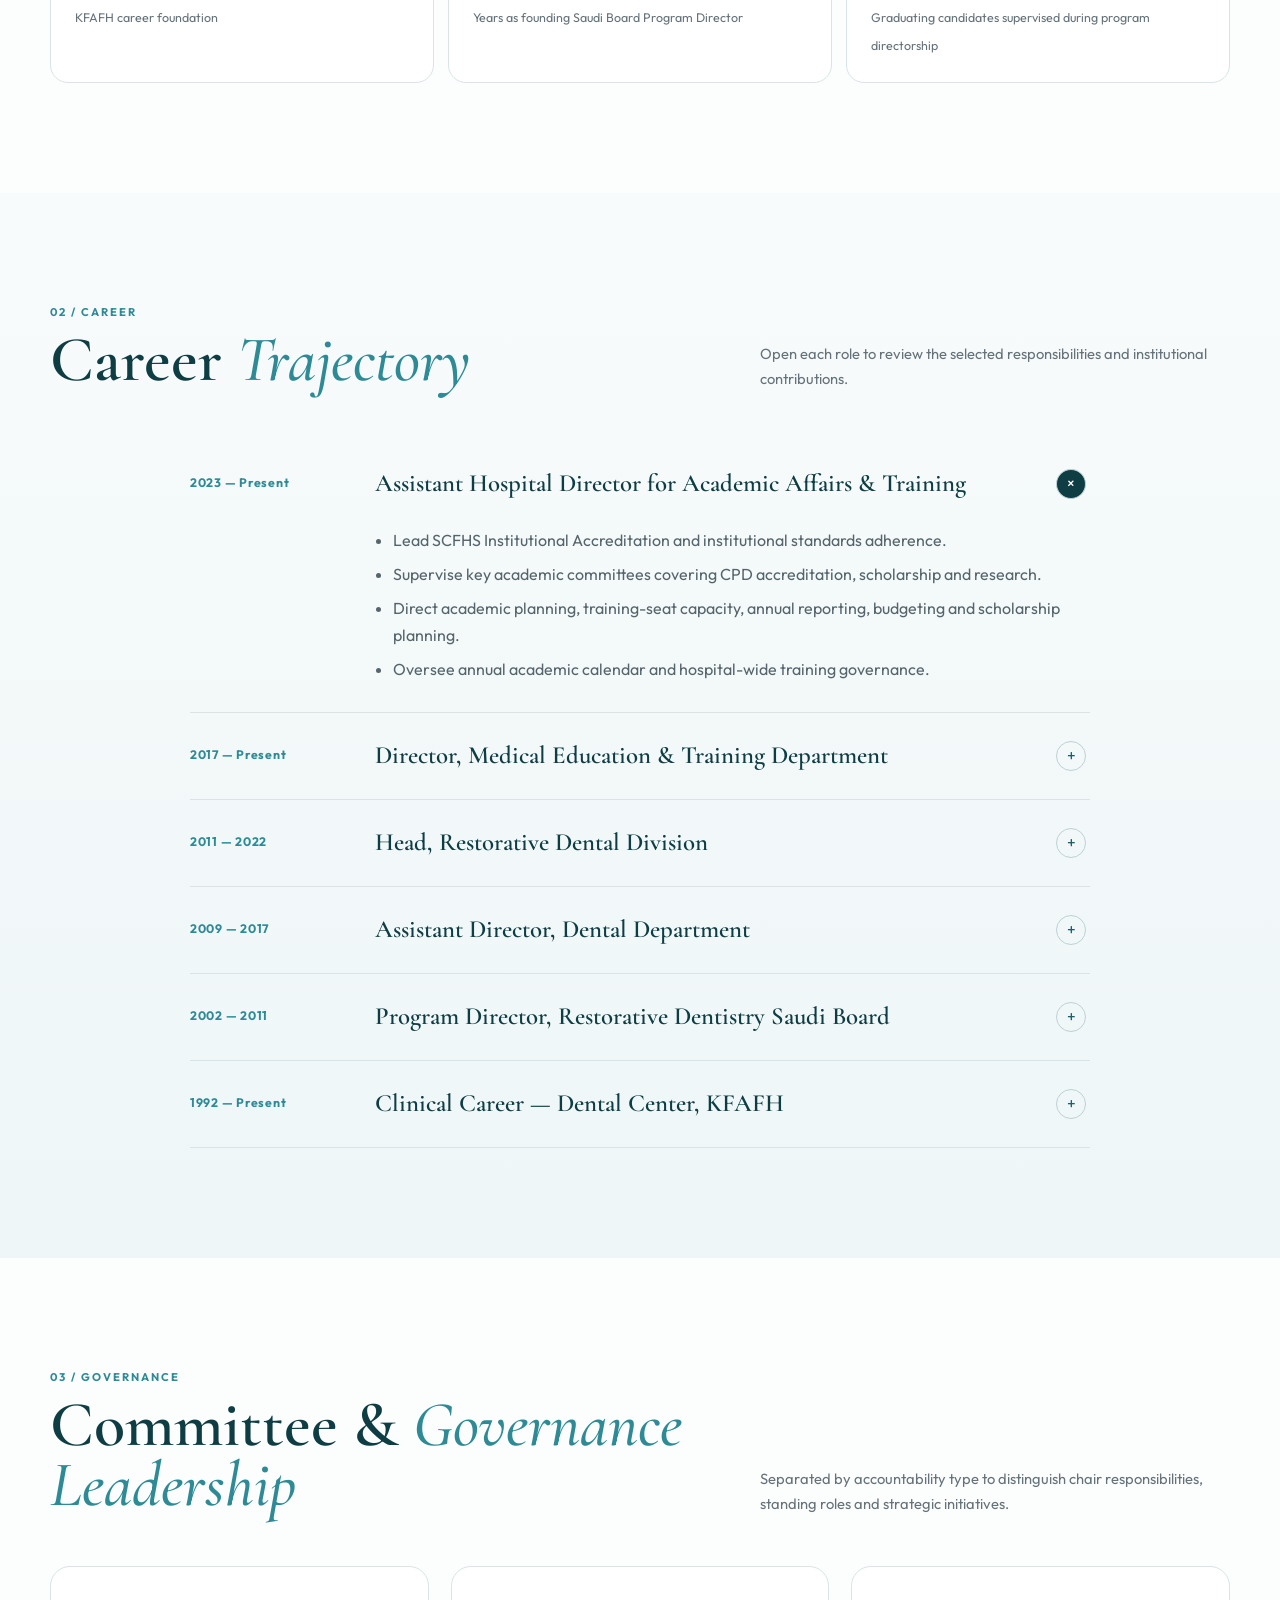
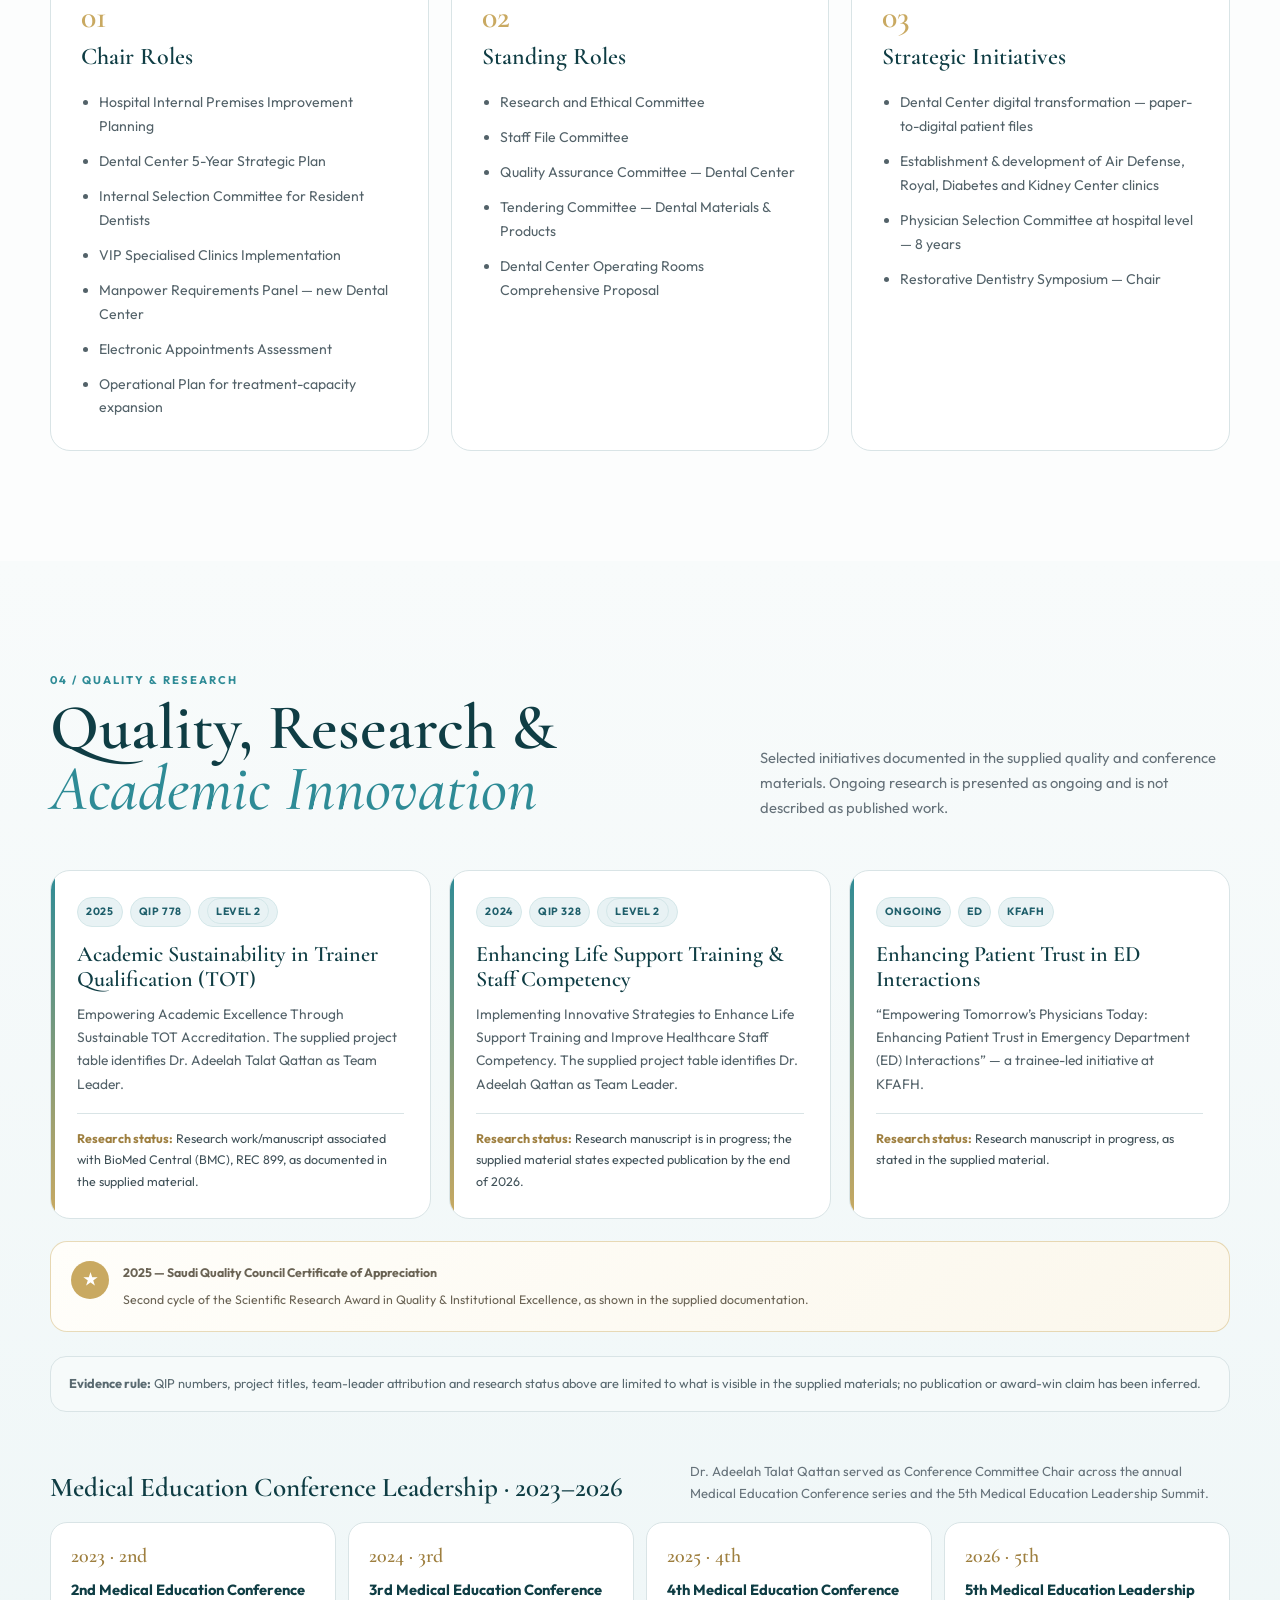
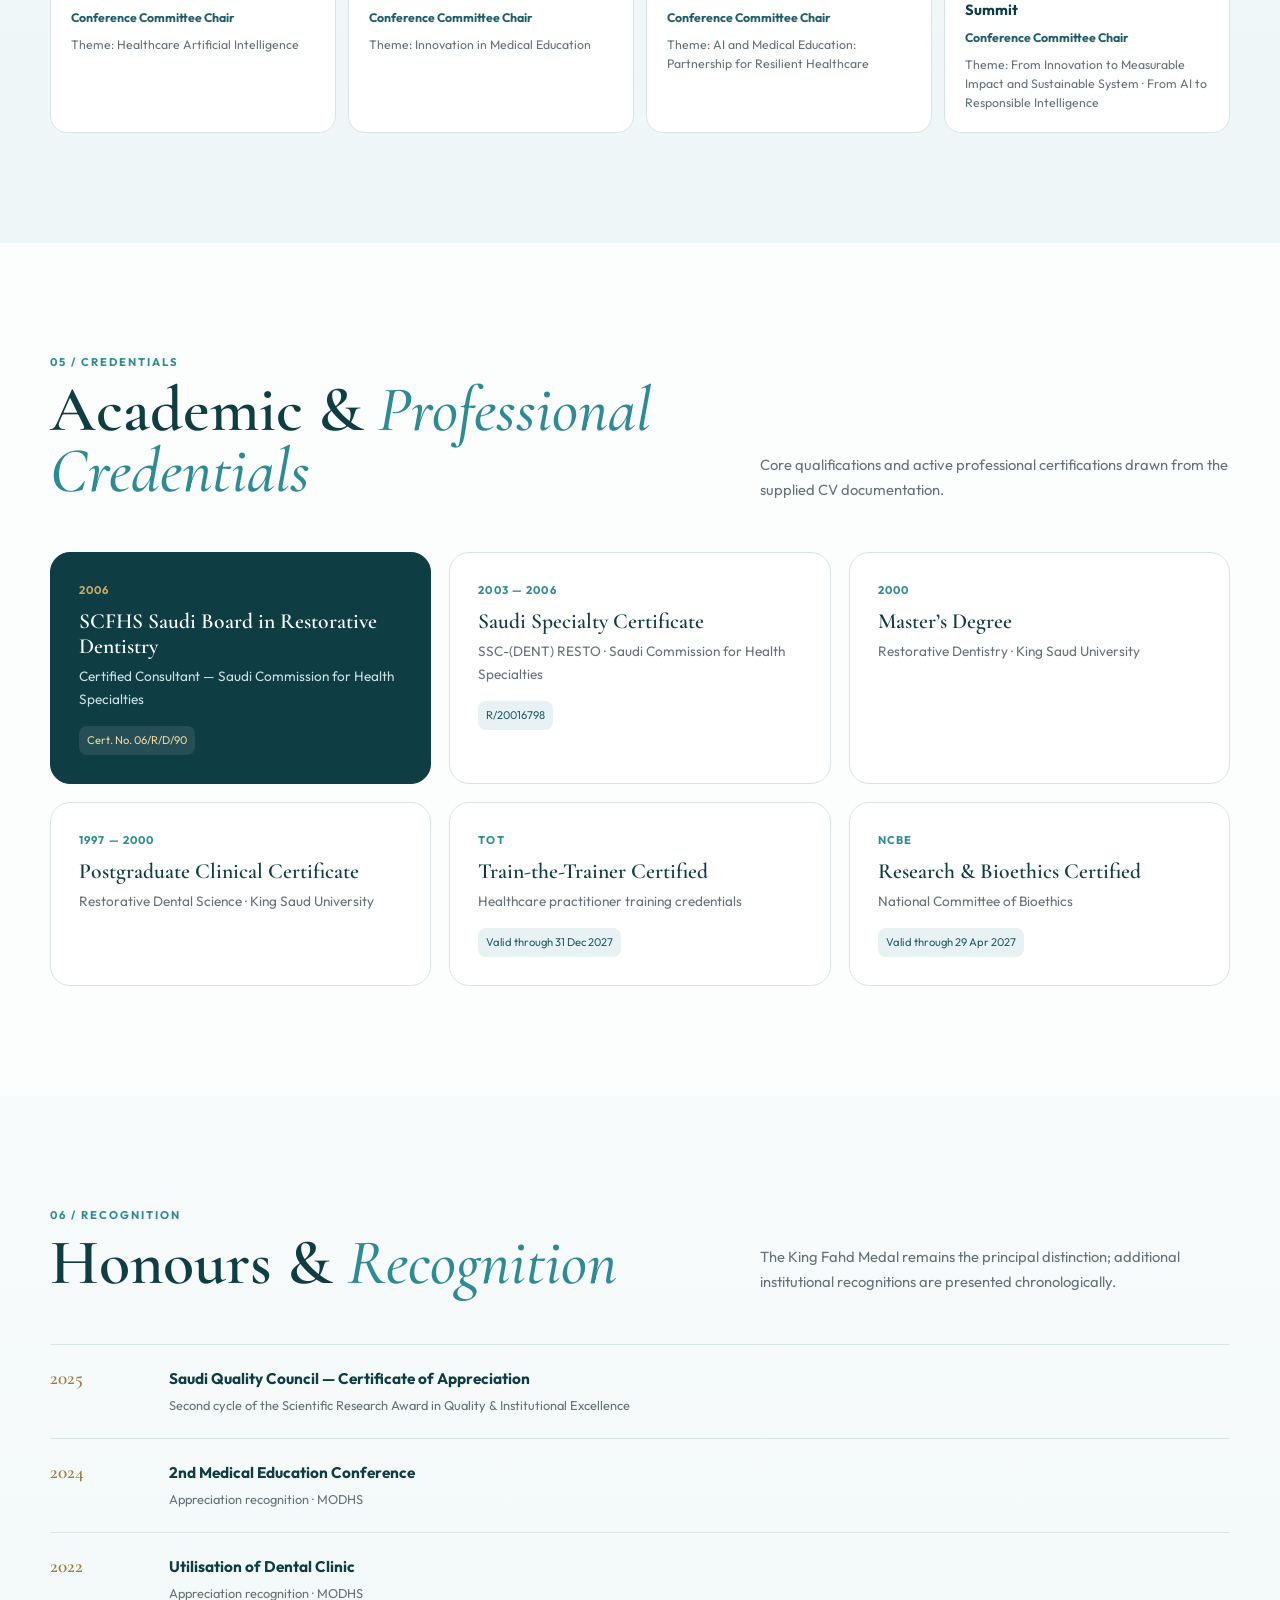
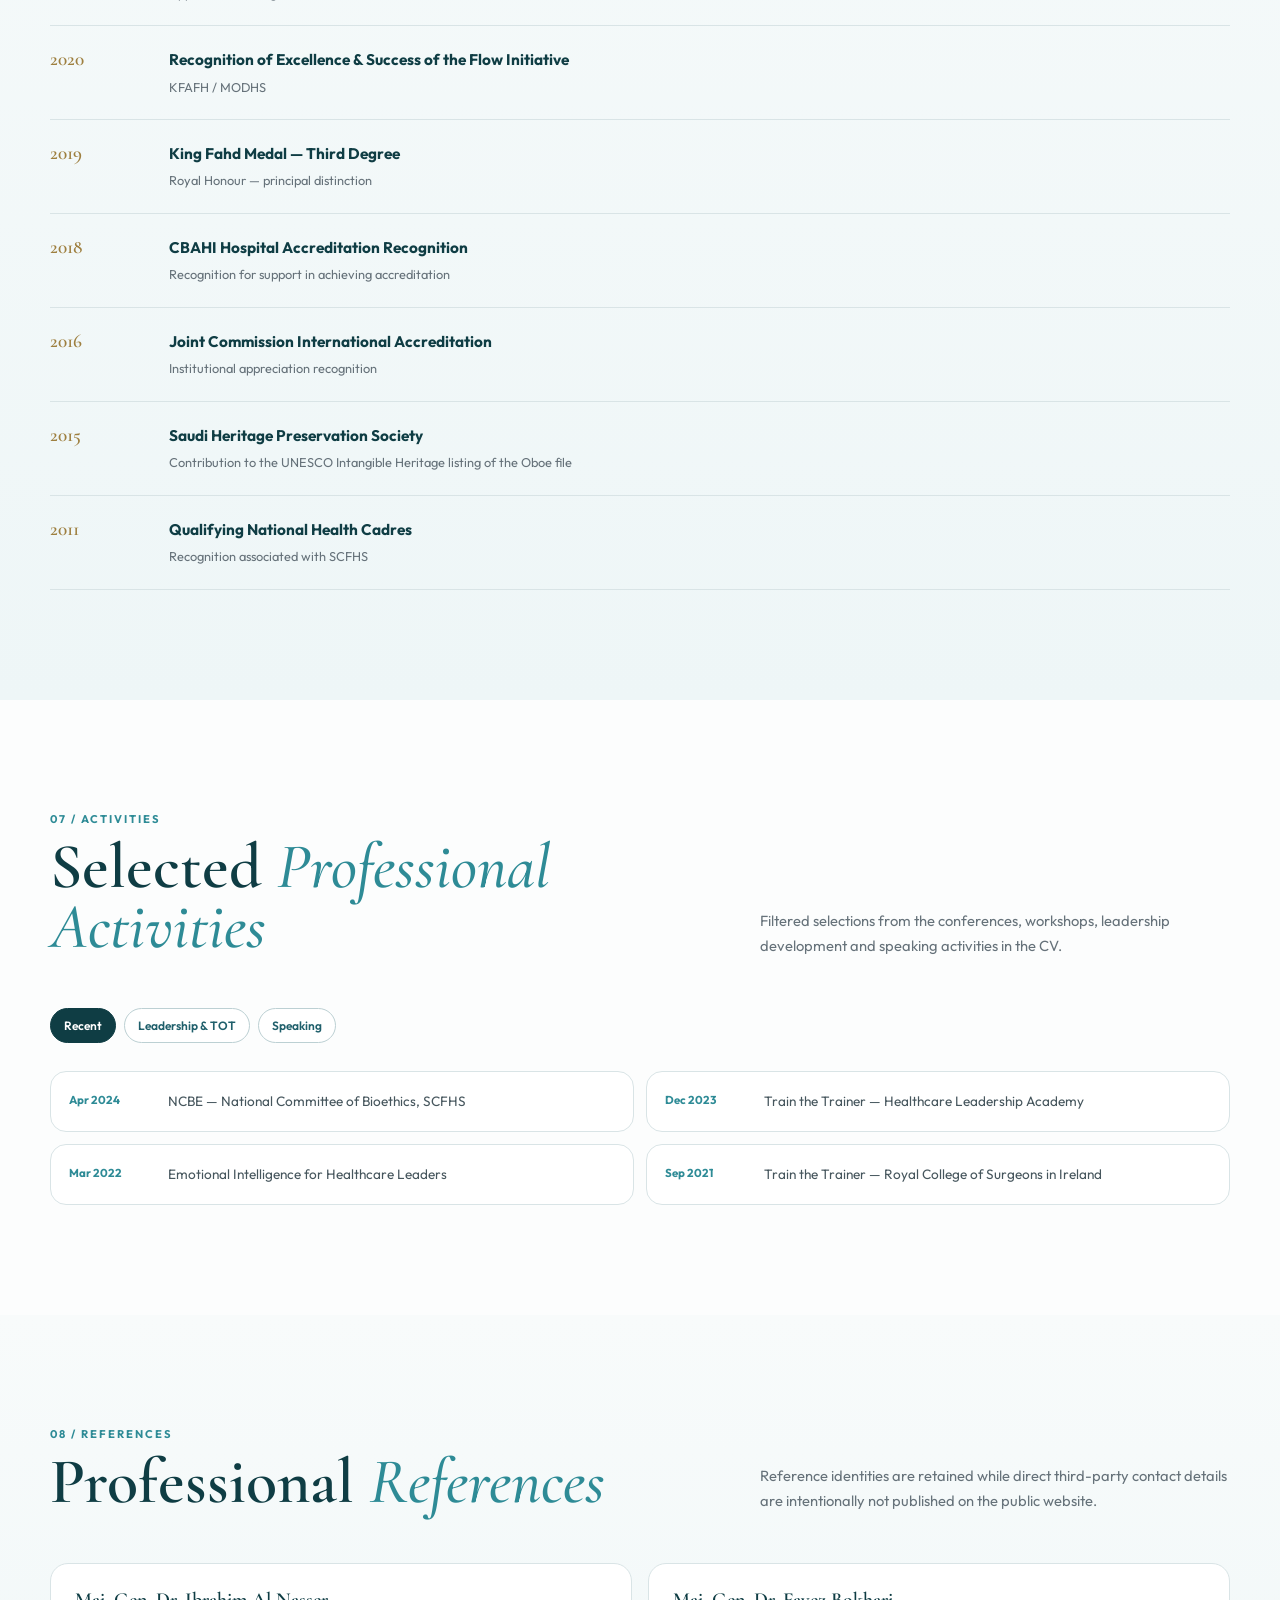
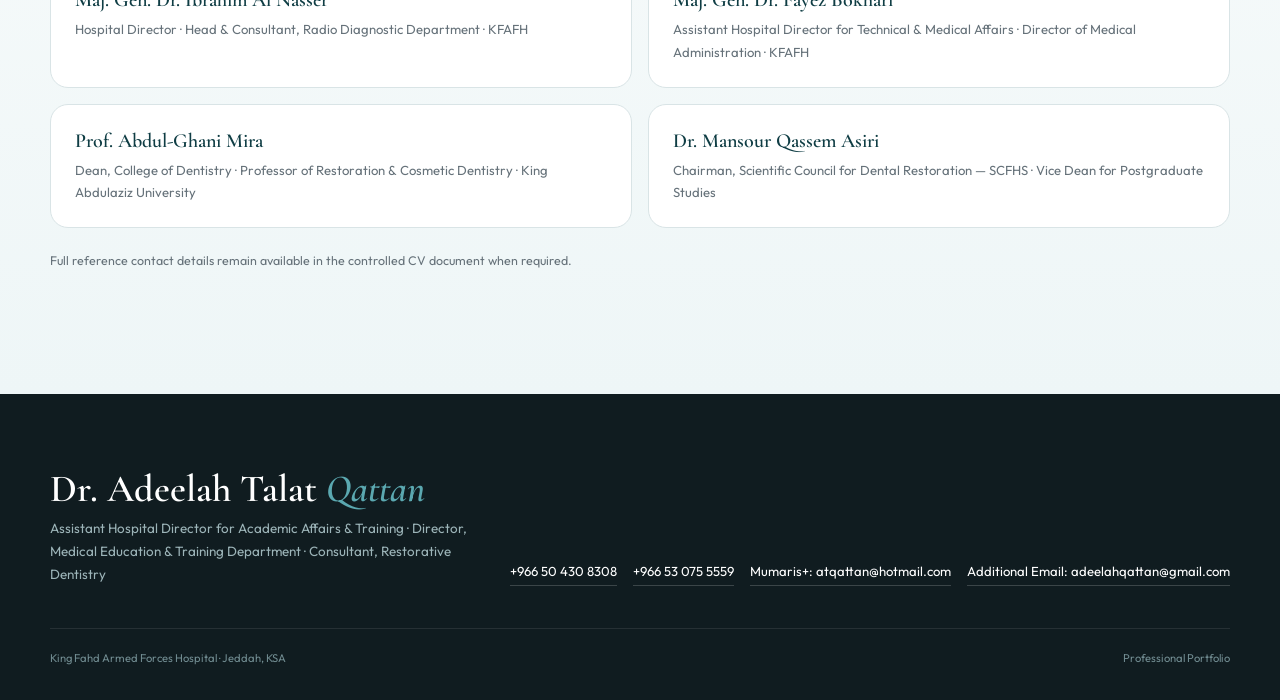
==== commit 7933ce01: "fix: restore portrait, certificate and print action" ====
--- a/index.html
+++ b/index.html
@@ -101,9 +101,10 @@
     <a href="#recognition"><span class="en">Recognition</span><span class="ar">التكريم والتقدير</span></a>
     <div class="sidebar-downloads">
       <a class="btn btn-primary resource-download" href="#royal"><span class="action-icon" aria-hidden="true">🏅</span><span class="en">View Royal Honour</span><span class="ar">عرض التكريم الملكي</span></a>
-      <a class="btn btn-primary resource-download" href="assets/portrait.webp?v=20260814-10" download="Dr_Adeelah_Qattan_Portrait.webp"><span class="action-icon" aria-hidden="true">🖼️</span><span class="en">Download Personal Photo</span><span class="ar">تحميل الصورة الشخصية</span></a>
+      <a class="btn btn-primary resource-download" href="assets/portrait.jpg?v=20260814-portrait-final" download="Dr_Adeelah_Qattan_Portrait.jpg"><span class="action-icon" aria-hidden="true">🖼️</span><span class="en">Download Personal Photo</span><span class="ar">تحميل الصورة الشخصية</span></a>
       <a class="btn btn-primary resource-download" href="assets/Dr_Adeelah_Qattan_Speaker_Bio_Bilingual.pdf?v=20260814-10" download><span class="action-icon" aria-hidden="true">📄</span><span class="en">Download Speaker Bio (PDF)</span><span class="ar">تحميل النبذة التعريفية (PDF)</span></a>
       <a class="btn btn-primary resource-download" href="assets/Dr_Adeelah_Qattan_CV_2026.pdf?v=20260814-10" download><span class="action-icon" aria-hidden="true">📘</span><span class="en">Download CV (PDF)</span><span class="ar">تحميل السيرة الذاتية (PDF)</span></a>
+      <button class="btn btn-primary resource-download" type="button" onclick="window.print()"><span class="action-icon" aria-hidden="true">🖨️</span><span class="en">Print / Save CV</span><span class="ar">طباعة / حفظ السيرة</span></button>
     </div>
   </div>
 
@@ -120,12 +121,14 @@
         <p class="institution"><span class="en">King Fahd Armed Forces Hospital · Jeddah, Kingdom of Saudi Arabia · Serving KFAFH since 1992</span><span class="ar block">مستشفى الملك فهد للقوات المسلحة · جدة، المملكة العربية السعودية · ضمن المسيرة المهنية بالمستشفى منذ 1992</span></p>
         <div class="hero-actions">
           <a href="#royal" class="btn btn-primary"><span class="action-icon" aria-hidden="true">🏅</span><span class="en">View Royal Honour</span><span class="ar">عرض التكريم الملكي</span></a>
+        
+          <button class="btn btn-ghost" type="button" onclick="window.print()"><span class="action-icon" aria-hidden="true">🖨️</span><span class="en">Print / Save CV</span><span class="ar">طباعة / حفظ السيرة</span></button>
         </div>
       </div>
       <div class="hero-visual reveal">
         <div class="portrait-shell">
           <div class="portrait-ring"></div>
-          <div class="portrait-frame"><img src="assets/portrait.webp" alt="Portrait of Dr. Adeelah Talat Qattan"></div>
+          <div class="portrait-frame"><img src="assets/portrait.jpg?v=20260814-portrait-final" alt="Portrait of Dr. Adeelah Talat Qattan"></div>
           <div class="portrait-note"><small><span class="en">ROYAL HONOUR · 2019</span><span class="ar">تكريم ملكي · 2019</span></small><b><span class="en">King Fahd Medal<br>Third Degree</span><span class="ar">ميدالية الملك فهد<br>الدرجة الثالثة</span></b></div>
         </div>
       </div>
@@ -135,7 +138,7 @@
   <section class="royal" id="royal">
     <div class="container royal-grid reveal">
       <figure class="royal-document royal-document-display-only">
-        <img src="assets/King_Fahd_Medal_Third_Degree_2019.jpg?v=20260814-12" alt="King Fahd Medal — Third Degree, 2019 full certificate" loading="eager" decoding="async">
+        <img src="assets/King_Fahd_Medal_Third_Degree_2019.jpg?v=20260814-certificate-final" alt="King Fahd Medal — Third Degree, 2019 full certificate" loading="eager" decoding="async">
         <figcaption>
           <strong><span class="en">King Fahd Medal — Third Degree · 2019</span><span class="ar">ميدالية الملك فهد — الدرجة الثالثة · 2019</span></strong>
         </figcaption>
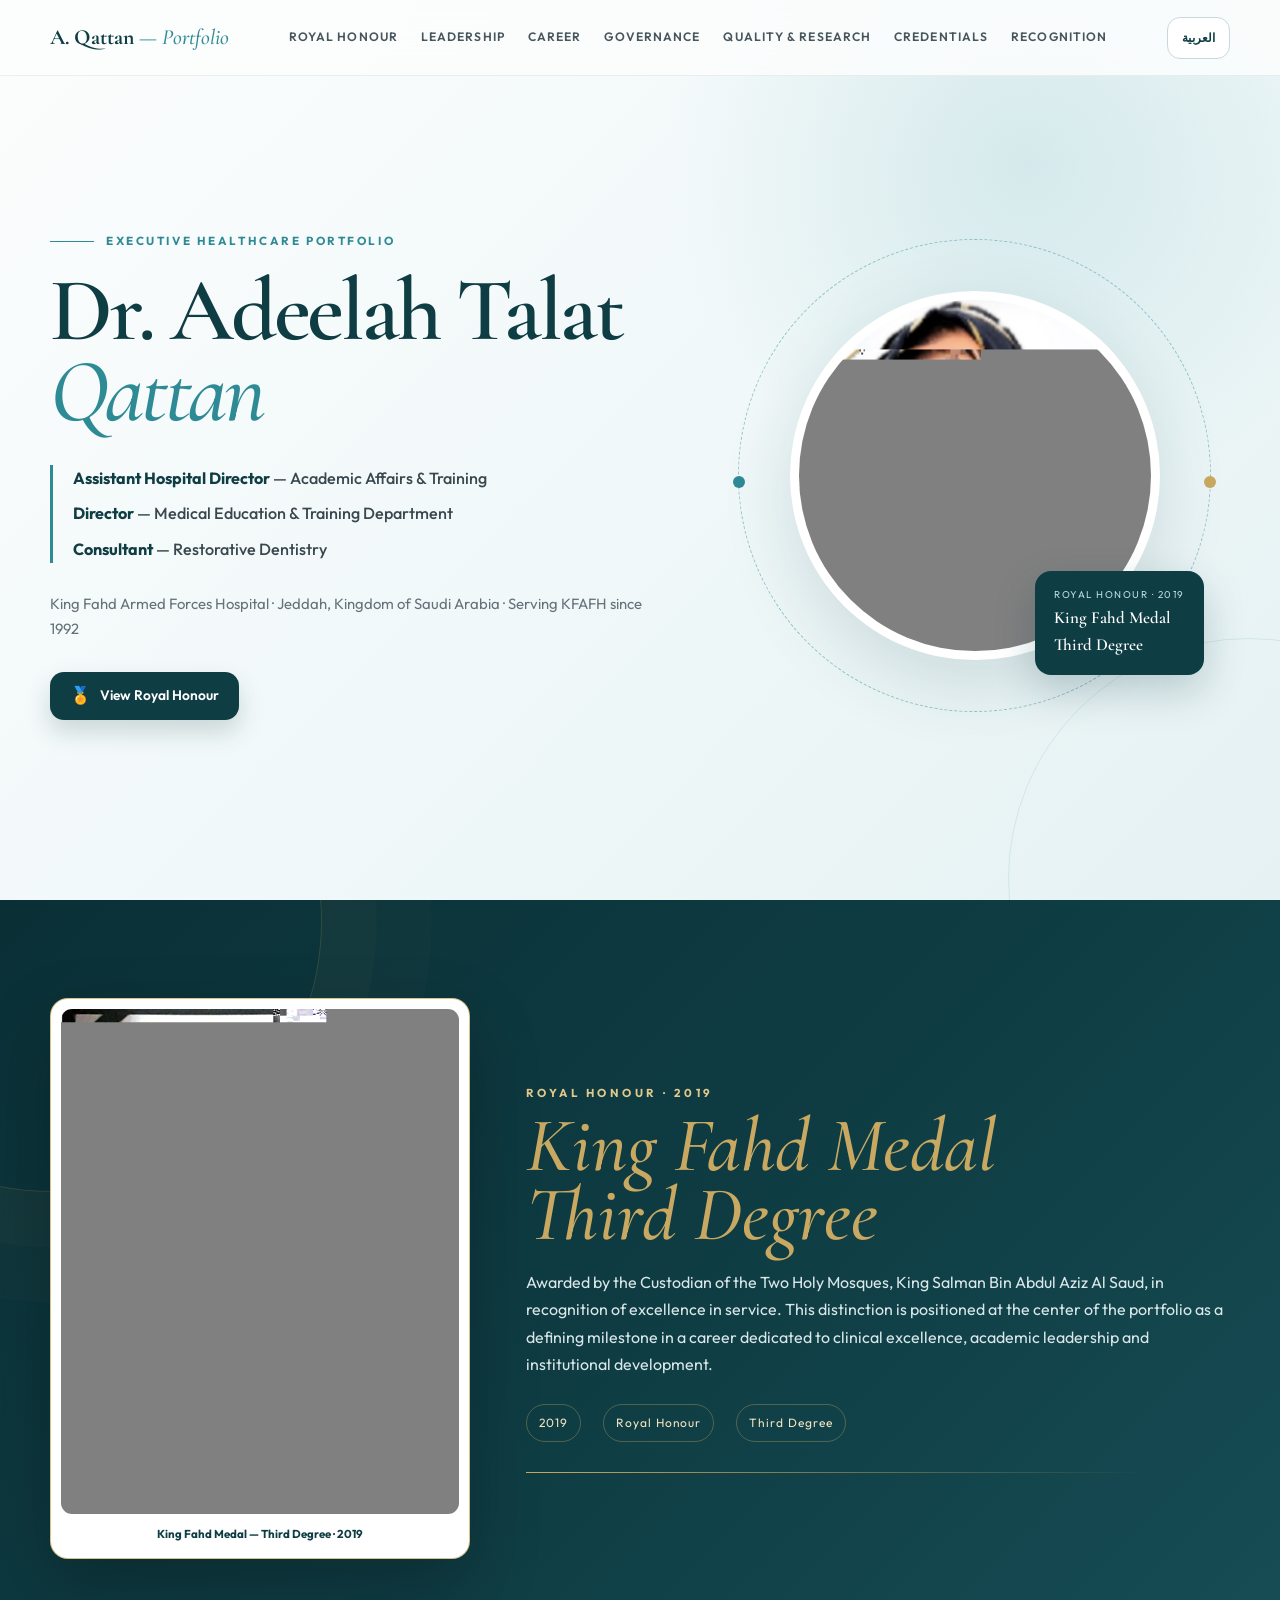
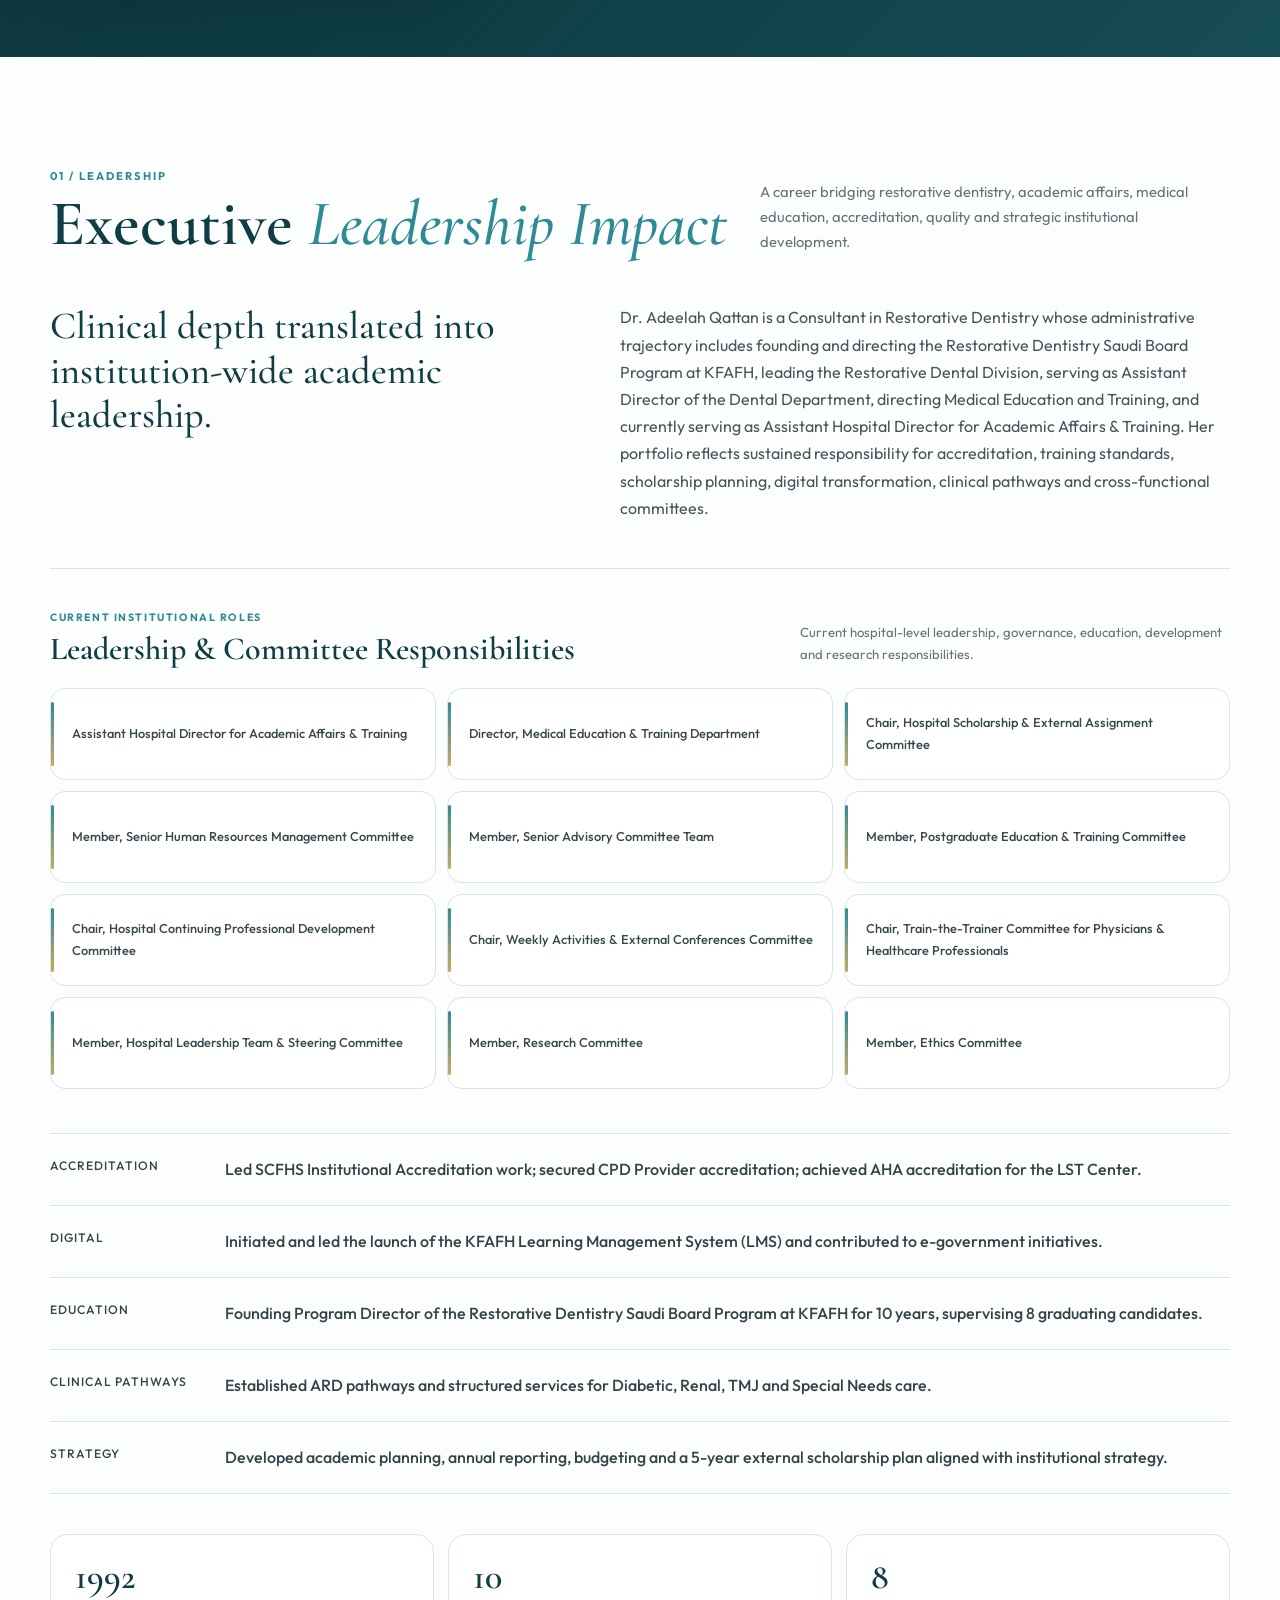
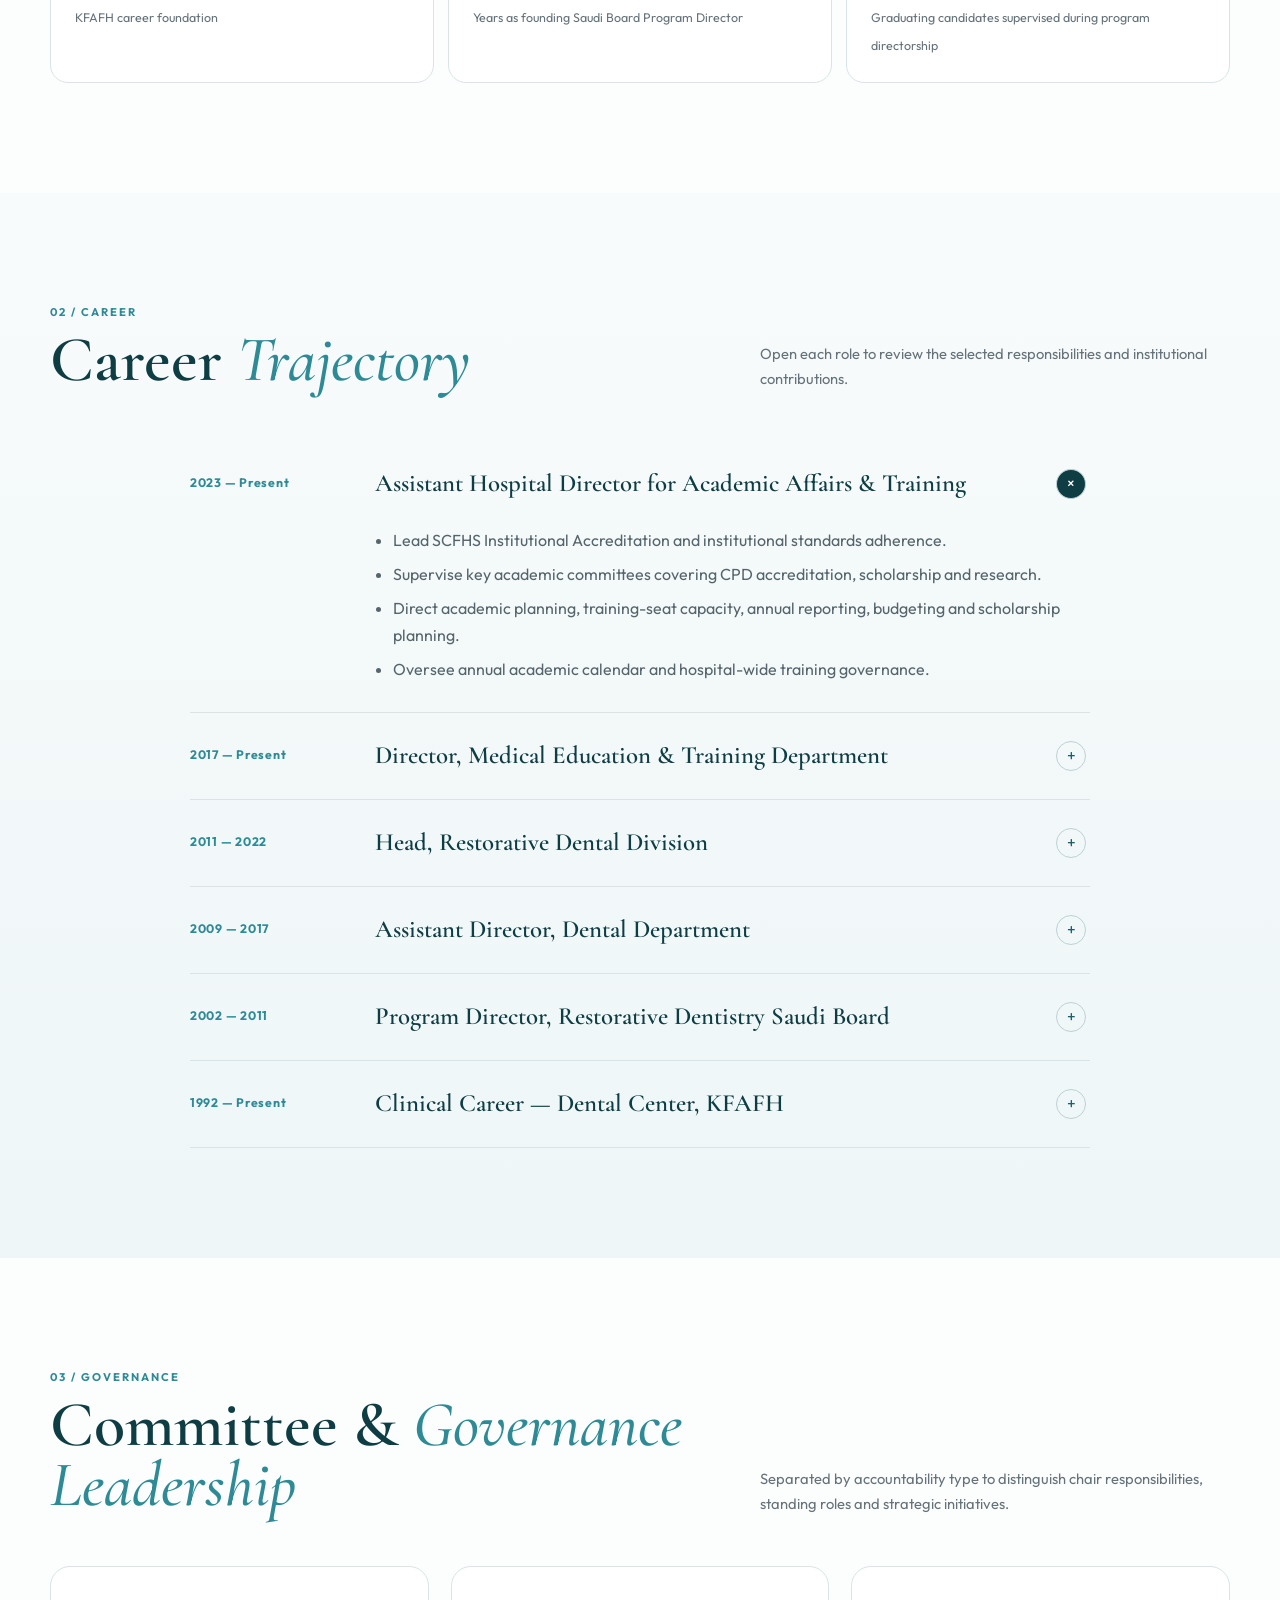
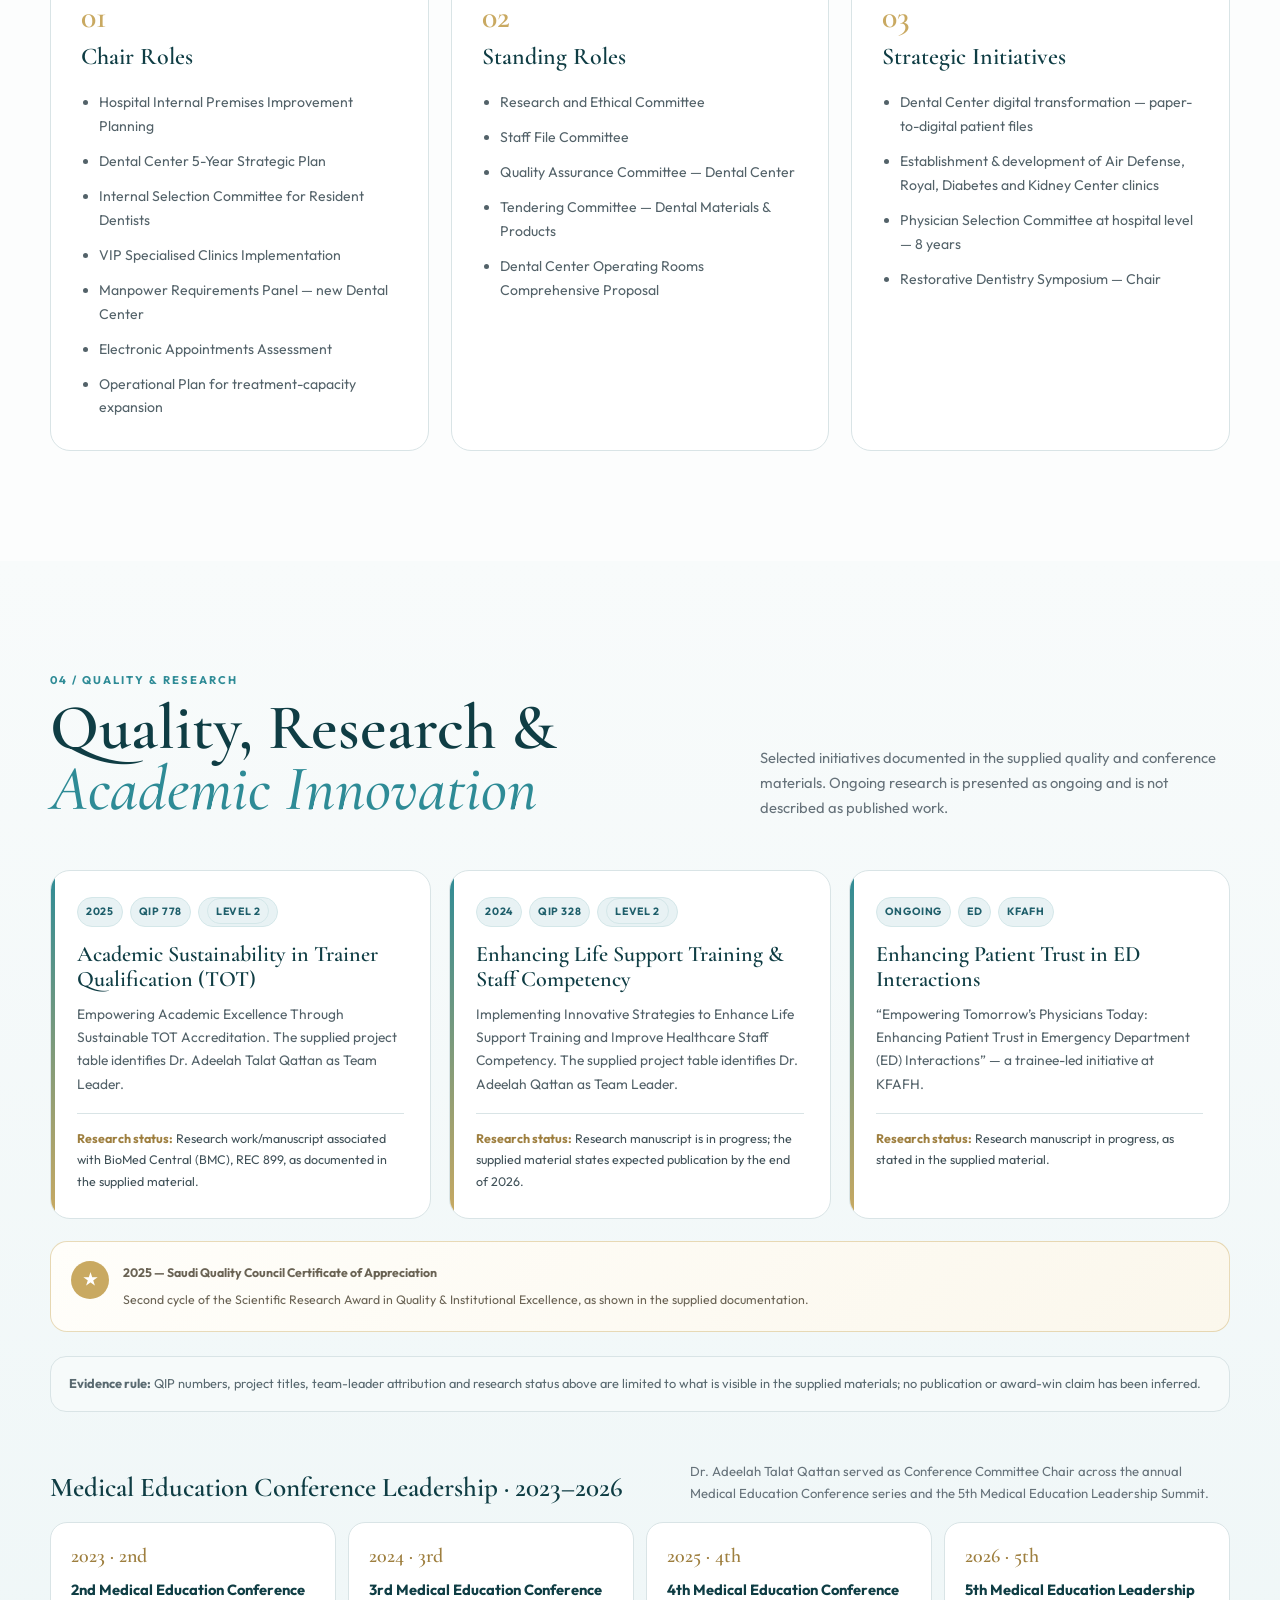
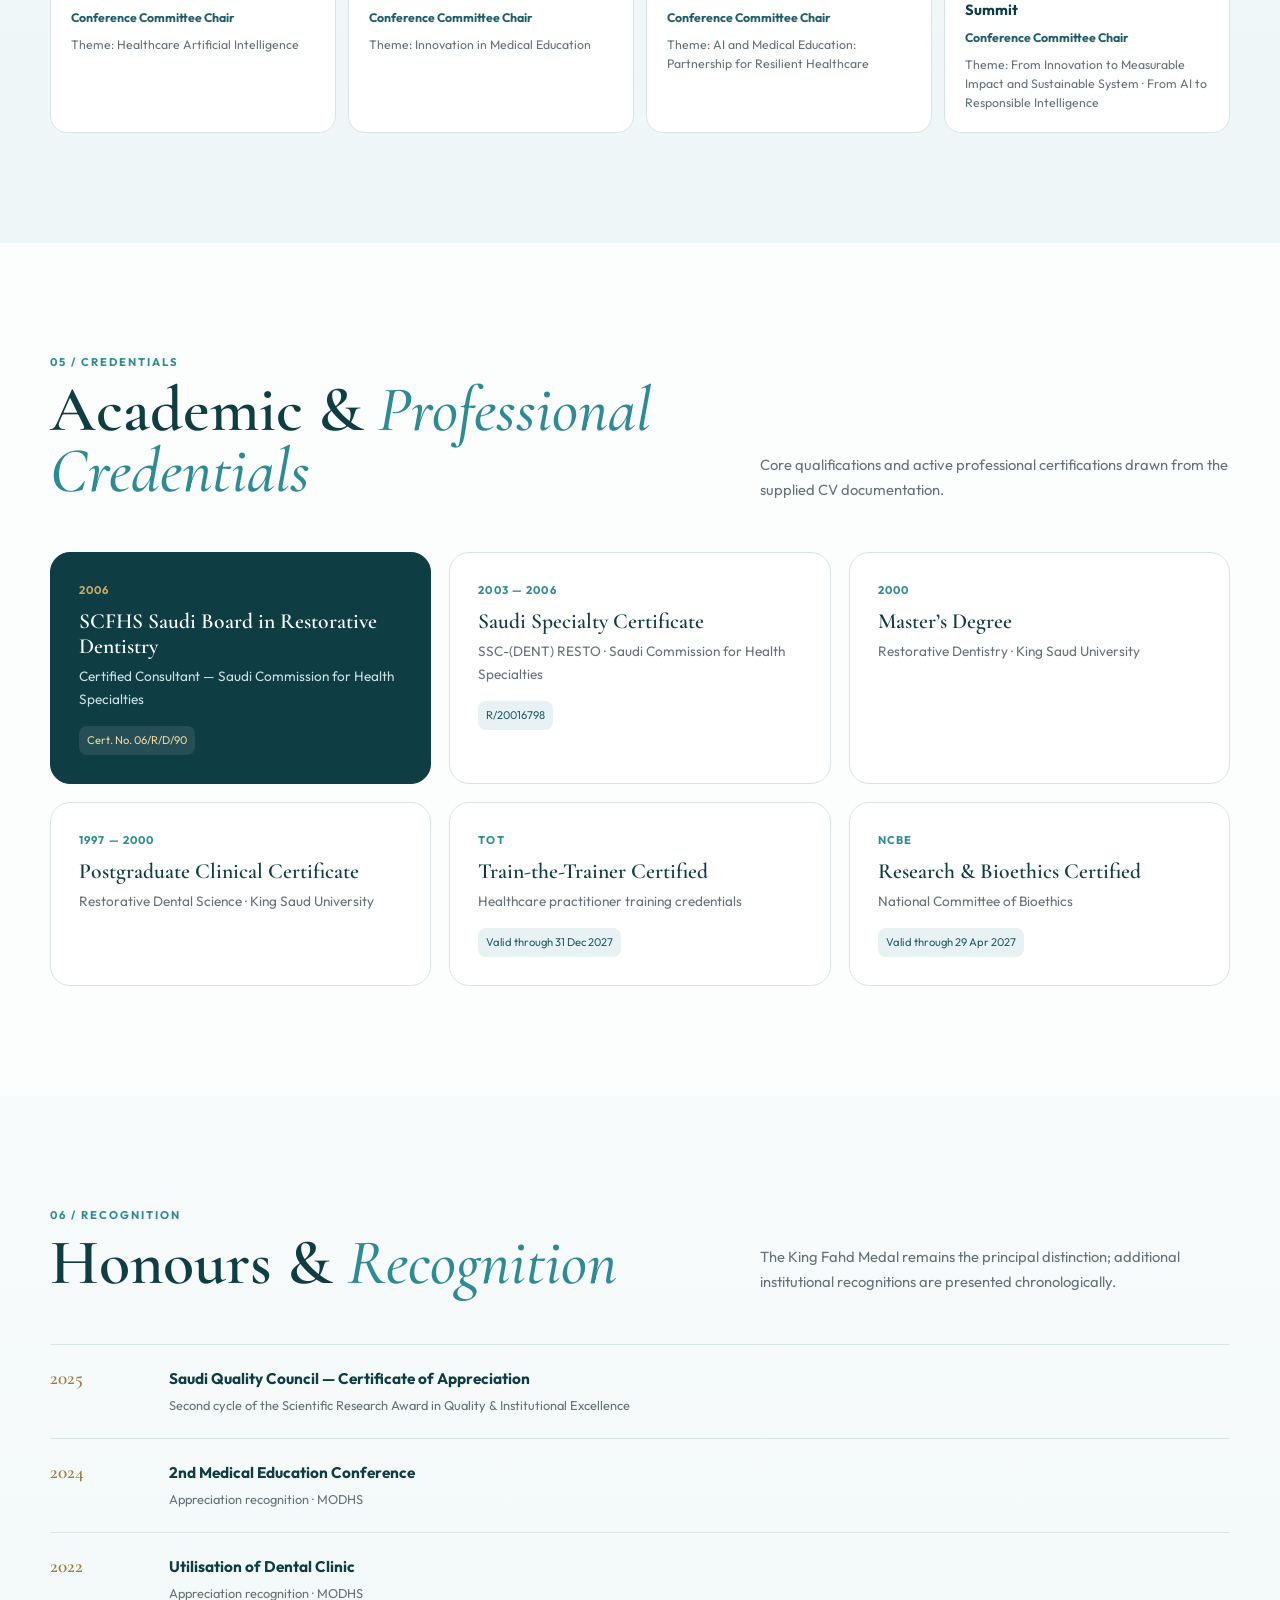
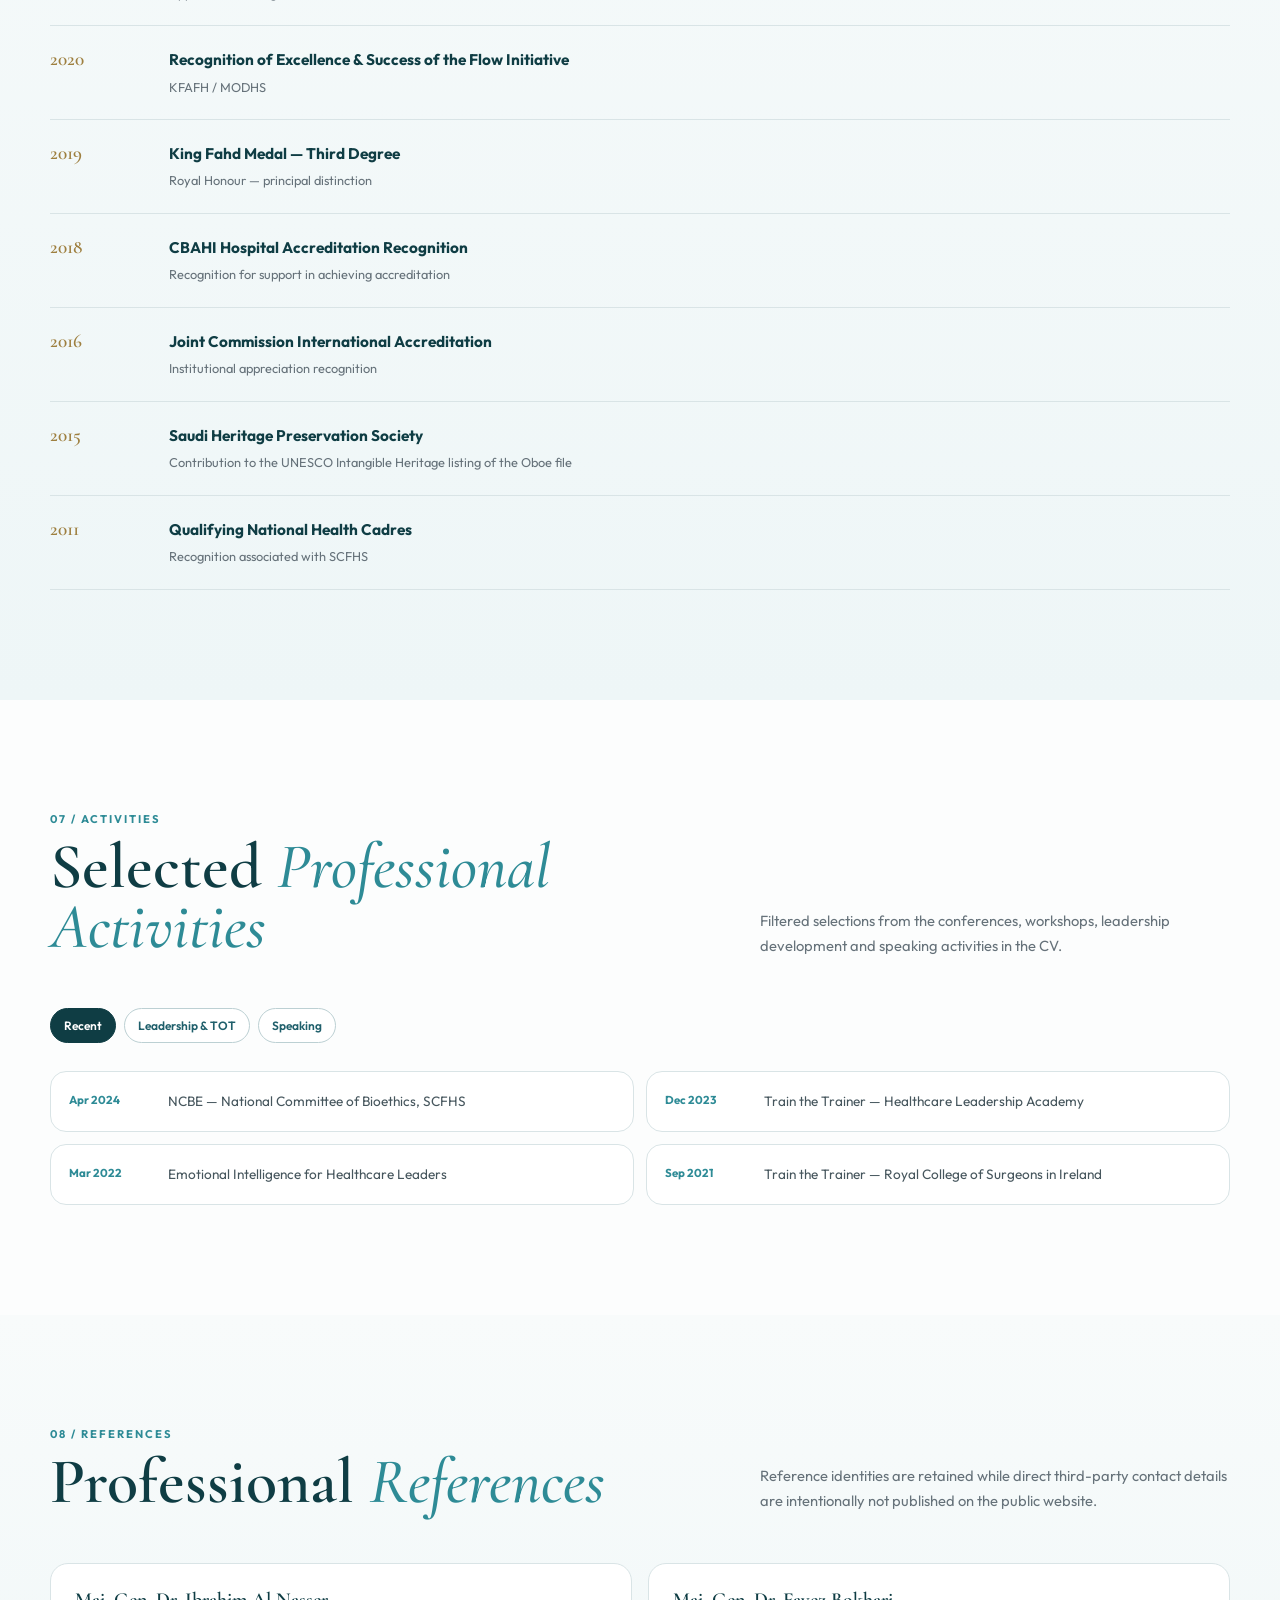
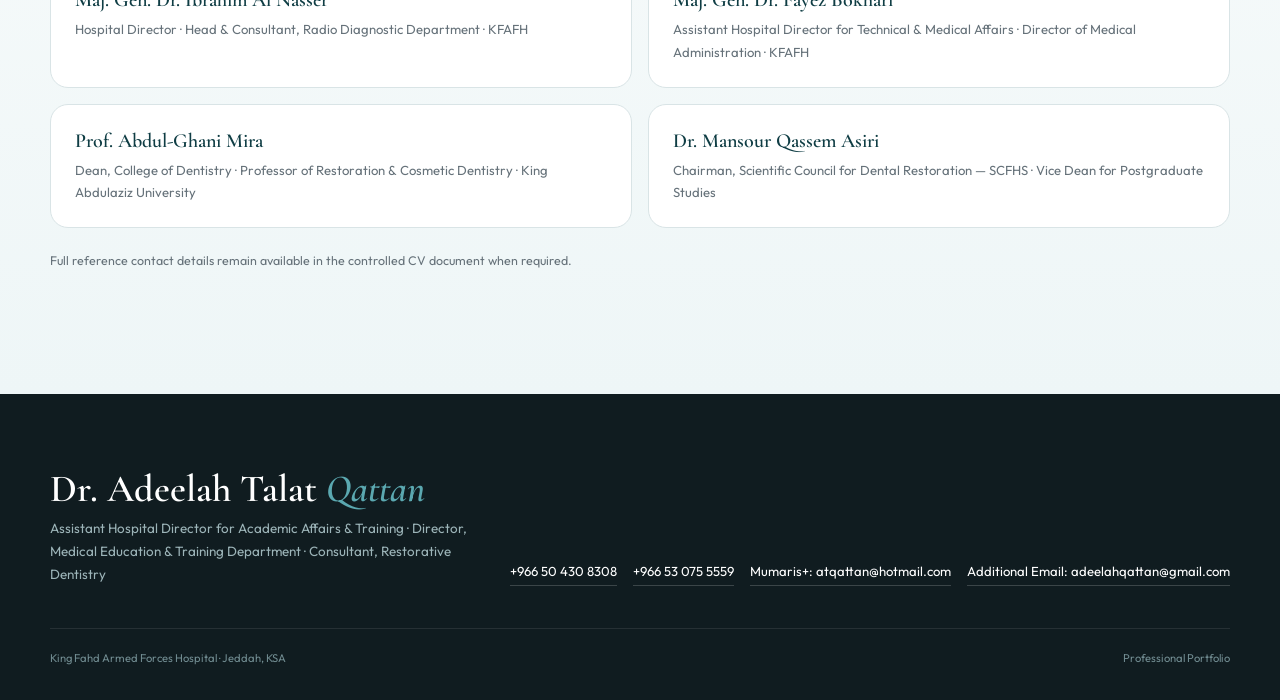
==== commit d964555c: "fix: compact mobile menu and correct portrait download" ====
--- a/index.html
+++ b/index.html
@@ -56,8 +56,30 @@
     .references-grid{display:grid;grid-template-columns:repeat(2,1fr);gap:16px}.ref{padding:24px;border-radius:18px;border:1px solid var(--line);background:#fff}.ref h3{margin:0 0 6px;font:600 1.25rem "Cormorant Garamond",serif;color:var(--teal-950)}.ref p{margin:0;color:var(--muted);font-size:.82rem}.privacy-note{margin-top:22px;color:var(--muted);font-size:.78rem}
     footer{background:#101C20;color:#CFDCDD;padding:72px 0 32px}.footer-grid{display:grid;grid-template-columns:1fr auto;gap:30px;align-items:end}.footer-name{font:600 2.4rem "Cormorant Garamond",serif;color:#fff}.footer-name em{color:var(--teal-400)}.footer-role{font-size:.84rem;color:#9CB4B8;margin-top:5px}.contact-row{display:flex;gap:16px;flex-wrap:wrap;justify-content:flex-end}.contact-row a{text-decoration:none;color:#fff;font-size:.82rem;border-bottom:1px solid rgba(255,255,255,.18);padding-bottom:2px}.footer-bottom{margin-top:42px;padding-top:20px;border-top:1px solid rgba(255,255,255,.09);font-size:.7rem;color:#718C91;display:flex;justify-content:space-between;gap:20px}.reveal{opacity:0;transform:translateY(25px);transition:opacity .75s var(--ease),transform .75s var(--ease)}.reveal.visible{opacity:1;transform:none}
     .mobile-panel{display:none}
-    @media(max-width:980px){.container{width:min(100% - 32px,760px)}.nav-links{display:none}.menu-btn{display:inline-flex;position:relative}.mobile-panel{position:fixed;z-index:850;inset:76px 0 0;background:rgba(252,253,253,.98);padding:28px 24px;transform:translateX(105%);transition:.35s var(--ease);display:block}.mobile-panel.open{transform:none}.mobile-panel a{display:block;text-decoration:none;color:var(--teal-950);font:600 1.5rem/1.3 "Cormorant Garamond",serif;padding:13px 0;border-bottom:1px solid var(--line)}.mobile-panel .btn-primary{color:#fff!important}.mobile-panel .btn-ghost{color:var(--teal-950)!important}html[dir="rtl"] .mobile-panel{transform:translateX(-105%)}html[dir="rtl"] .mobile-panel.open{transform:none}.hero{min-height:auto}.hero-grid{grid-template-columns:1fr;gap:48px}.hero-copy{order:2}.hero-visual{order:1}.portrait-shell{width:min(350px,82vw)}.royal-grid{grid-template-columns:1fr;text-align:center}.royal-copy p,.royal-line{margin-left:auto;margin-right:auto}.royal-meta{justify-content:center}.profile-grid{grid-template-columns:1fr;gap:32px}.governance-grid,.credentials-grid{grid-template-columns:1fr 1fr}.footer-grid{grid-template-columns:1fr}.contact-row{justify-content:flex-start}.activity-panel{grid-template-columns:1fr}}
+    @media(max-width:980px){.container{width:min(100% - 32px,760px)}.nav-links{display:none}.menu-btn{display:inline-flex;position:relative}.mobile-panel{position:fixed;z-index:850;inset:76px 0 0;background:rgba(252,253,253,.98);padding:28px 24px;transform:translateX(105%);transition:.35s var(--ease);display:block}.mobile-panel.open{transform:none}.mobile-panel > a{display:block;text-decoration:none;color:var(--teal-950);font:600 .94rem/1.42 Outfit,sans-serif;padding:9px 0;border-bottom:1px solid var(--line)}html[lang="ar"] .mobile-panel > a{font-family:"Noto Kufi Arabic",sans-serif}.mobile-panel .btn-primary{color:#fff!important}.mobile-panel .btn-ghost{color:var(--teal-950)!important}html[dir="rtl"] .mobile-panel{transform:translateX(-105%)}html[dir="rtl"] .mobile-panel.open{transform:none}.hero{min-height:auto}.hero-grid{grid-template-columns:1fr;gap:48px}.hero-copy{order:2}.hero-visual{order:1}.portrait-shell{width:min(350px,82vw)}.royal-grid{grid-template-columns:1fr;text-align:center}.royal-copy p,.royal-line{margin-left:auto;margin-right:auto}.royal-meta{justify-content:center}.profile-grid{grid-template-columns:1fr;gap:32px}.governance-grid,.credentials-grid{grid-template-columns:1fr 1fr}.footer-grid{grid-template-columns:1fr}.contact-row{justify-content:flex-start}.activity-panel{grid-template-columns:1fr}}
     @media(max-width:650px){nav{height:68px}html{scroll-padding-top:75px}.brand{font-size:1.13rem}.nav-actions .print-top{display:none}.mobile-panel{inset:68px 0 0}.hero{padding-top:105px}.hero h1{font-size:clamp(3rem,17vw,4.7rem)}.portrait-shell{width:min(300px,78vw)}.portrait-note{right:-8px;bottom:0;max-width:180px;padding:13px}.section{padding:78px 0}.section-head{display:block}.section-head p{margin-top:18px}.signature-stats{grid-template-columns:1fr}.impact-row{grid-template-columns:1fr;gap:6px}.career summary{grid-template-columns:1fr 32px;gap:6px}.career summary time{grid-column:1/-1}.career-body,html[dir="rtl"] .career-body{padding:0 0 24px}.governance-grid,.credentials-grid,.references-grid{grid-template-columns:1fr}.recognition{grid-template-columns:65px 1fr}.footer-bottom{display:block}.contact-row{display:grid;justify-items:start}.royal{padding:75px 0}.royal-mark{width:145px;height:145px}.royal-copy h2{font-size:3.7rem}.hero-actions .btn{flex:1}.kicker{letter-spacing:.13em}}
+
+/* MOBILE-UX-REFINEMENT-FINAL */
+@media(max-width:980px){
+  .mobile-panel{padding:18px 22px 24px;overflow-y:auto}
+  .mobile-panel > a{font-size:.92rem!important;line-height:1.38!important;padding:8px 0!important}
+  .mobile-panel .sidebar-downloads{gap:7px;margin-top:13px;padding-bottom:22px}
+  .mobile-panel .sidebar-downloads .resource-download{display:flex!important;width:100%;min-height:42px!important;height:auto!important;padding:8px 12px!important;border-radius:11px!important;font:600 .76rem/1.28 Outfit,sans-serif!important;border-bottom:0!important;white-space:normal;text-align:center;box-shadow:0 7px 16px rgba(15,61,68,.11)!important}
+  html[lang="ar"] .mobile-panel .sidebar-downloads .resource-download{font-family:"Noto Kufi Arabic",sans-serif!important;font-size:.72rem!important}
+  .mobile-panel .sidebar-downloads .action-icon{font-size:.86rem!important;line-height:1;flex:0 0 auto}
+  .royal-document{max-width:320px!important;margin-left:auto!important;margin-right:auto!important;padding:7px!important}
+  .royal-document img{display:block;width:100%;height:auto!important;object-fit:contain!important;max-height:none!important;image-rendering:auto}
+}
+@media(max-width:650px){
+  .mobile-panel{padding:16px 20px 20px}
+  .mobile-panel > a{font-size:.86rem!important;padding:7px 0!important}
+  .mobile-panel .sidebar-downloads{gap:6px;margin-top:11px}
+  .mobile-panel .sidebar-downloads .resource-download{min-height:40px!important;padding:7px 11px!important;font-size:.71rem!important}
+  html[lang="ar"] .mobile-panel .sidebar-downloads .resource-download{font-size:.68rem!important}
+  .royal-document{max-width:285px!important;padding:6px!important}
+  .royal-document figcaption{padding:7px 5px 2px!important}
+  .royal-document figcaption strong{font-size:.62rem!important}
+}
     @media(prefers-reduced-motion:reduce){*{scroll-behavior:auto!important;animation:none!important;transition:none!important}.reveal{opacity:1;transform:none}}
     @media print{@page{size:A4;margin:11mm}nav,.progress,.mobile-panel,.hero-actions,.activities-tabs,.portrait-ring,.portrait-note,.no-print{display:none!important}body{background:#fff;color:#111;font-size:9.3pt;-webkit-print-color-adjust:exact;print-color-adjust:exact}.container{width:100%;max-width:none}.hero{min-height:auto;padding:0 0 10mm;background:#fff}.hero-grid{grid-template-columns:1.35fr .65fr;gap:9mm}.hero h1{font-size:34pt}.portrait-shell{width:48mm}.portrait-frame{width:100%;height:100%;box-shadow:none;border:1px solid #ddd}.role-stack{margin:5mm 0 3mm}.royal{padding:8mm 0;page-break-inside:avoid}.royal-grid{grid-template-columns:30mm 1fr;gap:7mm;text-align:left}.royal-mark{width:26mm;height:26mm}.royal-copy h2{font-size:28pt}.royal-copy p{font-size:8.5pt;margin:2mm 0}.royal-meta{display:none}.section{padding:8mm 0}.section-head{margin-bottom:5mm}.section-head h2{font-size:24pt}.section-head p{display:none}.profile-grid{gap:8mm}.lead-copy{font-size:18pt}.body-copy{font-size:8.5pt}.impact-list{margin-top:5mm}.impact-row{padding:2.5mm 0}.signature-stats{margin-top:4mm}.stat{padding:4mm;min-height:auto}.career details{break-inside:avoid}.career summary{padding:3.5mm 0}.career-body{display:block!important;padding:0 0 4mm 30mm!important;font-size:8.3pt}.plus{display:none}.governance-grid,.credentials-grid{gap:3mm}.gov-col,.credential{padding:4mm;break-inside:avoid}.activity-panel{display:grid!important}.activity-panel:not(.active){display:none!important}.references-grid{gap:3mm}footer{padding:7mm 0;background:#101C20;break-before:page}.reveal{opacity:1!important;transform:none!important}}
   
@@ -101,7 +123,7 @@
     <a href="#recognition"><span class="en">Recognition</span><span class="ar">التكريم والتقدير</span></a>
     <div class="sidebar-downloads">
       <a class="btn btn-primary resource-download" href="#royal"><span class="action-icon" aria-hidden="true">🏅</span><span class="en">View Royal Honour</span><span class="ar">عرض التكريم الملكي</span></a>
-      <a class="btn btn-primary resource-download" href="assets/portrait.jpg?v=20260814-portrait-final" download="Dr_Adeelah_Qattan_Portrait.jpg"><span class="action-icon" aria-hidden="true">🖼️</span><span class="en">Download Personal Photo</span><span class="ar">تحميل الصورة الشخصية</span></a>
+      <a class="btn btn-primary resource-download" href="assets/Dr_Adeelah_Qattan_Portrait_Original.jpg?v=20260814-mobile-ux" download="Dr_Adeelah_Qattan_Portrait_Original.jpg"><span class="action-icon" aria-hidden="true">🖼️</span><span class="en">Download Personal Photo</span><span class="ar">تحميل الصورة الشخصية</span></a>
       <a class="btn btn-primary resource-download" href="assets/Dr_Adeelah_Qattan_Speaker_Bio_Bilingual.pdf?v=20260814-10" download><span class="action-icon" aria-hidden="true">📄</span><span class="en">Download Speaker Bio (PDF)</span><span class="ar">تحميل النبذة التعريفية (PDF)</span></a>
       <a class="btn btn-primary resource-download" href="assets/Dr_Adeelah_Qattan_CV_2026.pdf?v=20260814-10" download><span class="action-icon" aria-hidden="true">📘</span><span class="en">Download CV (PDF)</span><span class="ar">تحميل السيرة الذاتية (PDF)</span></a>
       <button class="btn btn-primary resource-download" type="button" onclick="window.print()"><span class="action-icon" aria-hidden="true">🖨️</span><span class="en">Print / Save CV</span><span class="ar">طباعة / حفظ السيرة</span></button>
@@ -121,14 +143,12 @@
         <p class="institution"><span class="en">King Fahd Armed Forces Hospital · Jeddah, Kingdom of Saudi Arabia · Serving KFAFH since 1992</span><span class="ar block">مستشفى الملك فهد للقوات المسلحة · جدة، المملكة العربية السعودية · ضمن المسيرة المهنية بالمستشفى منذ 1992</span></p>
         <div class="hero-actions">
           <a href="#royal" class="btn btn-primary"><span class="action-icon" aria-hidden="true">🏅</span><span class="en">View Royal Honour</span><span class="ar">عرض التكريم الملكي</span></a>
-        
-          <button class="btn btn-ghost" type="button" onclick="window.print()"><span class="action-icon" aria-hidden="true">🖨️</span><span class="en">Print / Save CV</span><span class="ar">طباعة / حفظ السيرة</span></button>
         </div>
       </div>
       <div class="hero-visual reveal">
         <div class="portrait-shell">
           <div class="portrait-ring"></div>
-          <div class="portrait-frame"><img src="assets/portrait.jpg?v=20260814-portrait-final" alt="Portrait of Dr. Adeelah Talat Qattan"></div>
+          <div class="portrait-frame"><img src="assets/Dr_Adeelah_Qattan_Portrait_Original.jpg?v=20260814-mobile-ux" alt="Portrait of Dr. Adeelah Talat Qattan"></div>
           <div class="portrait-note"><small><span class="en">ROYAL HONOUR · 2019</span><span class="ar">تكريم ملكي · 2019</span></small><b><span class="en">King Fahd Medal<br>Third Degree</span><span class="ar">ميدالية الملك فهد<br>الدرجة الثالثة</span></b></div>
         </div>
       </div>
@@ -138,7 +158,7 @@
   <section class="royal" id="royal">
     <div class="container royal-grid reveal">
       <figure class="royal-document royal-document-display-only">
-        <img src="assets/King_Fahd_Medal_Third_Degree_2019.jpg?v=20260814-certificate-final" alt="King Fahd Medal — Third Degree, 2019 full certificate" loading="eager" decoding="async">
+        <img src="assets/King_Fahd_Medal_Third_Degree_2019.jpg?v=20260814-mobile-ux" alt="King Fahd Medal — Third Degree, 2019 full certificate" loading="eager" decoding="async">
         <figcaption>
           <strong><span class="en">King Fahd Medal — Third Degree · 2019</span><span class="ar">ميدالية الملك فهد — الدرجة الثالثة · 2019</span></strong>
         </figcaption>
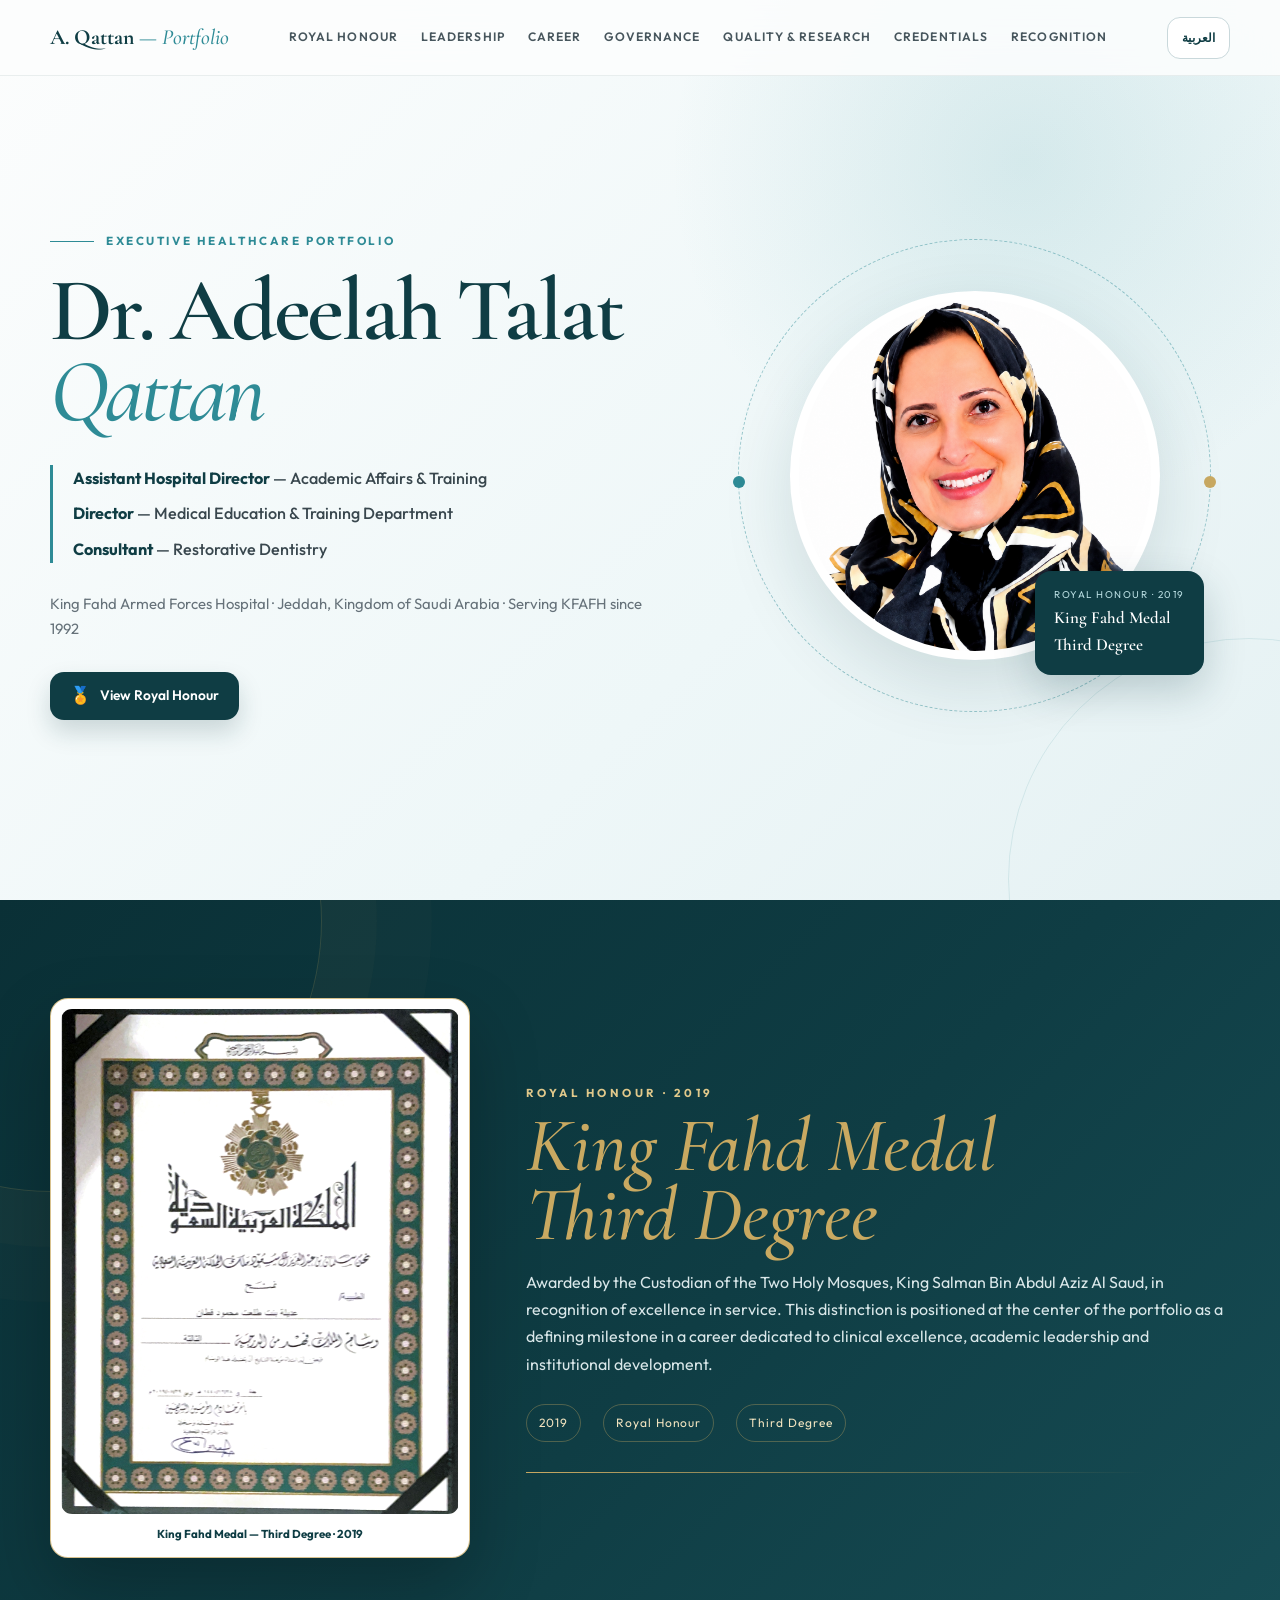
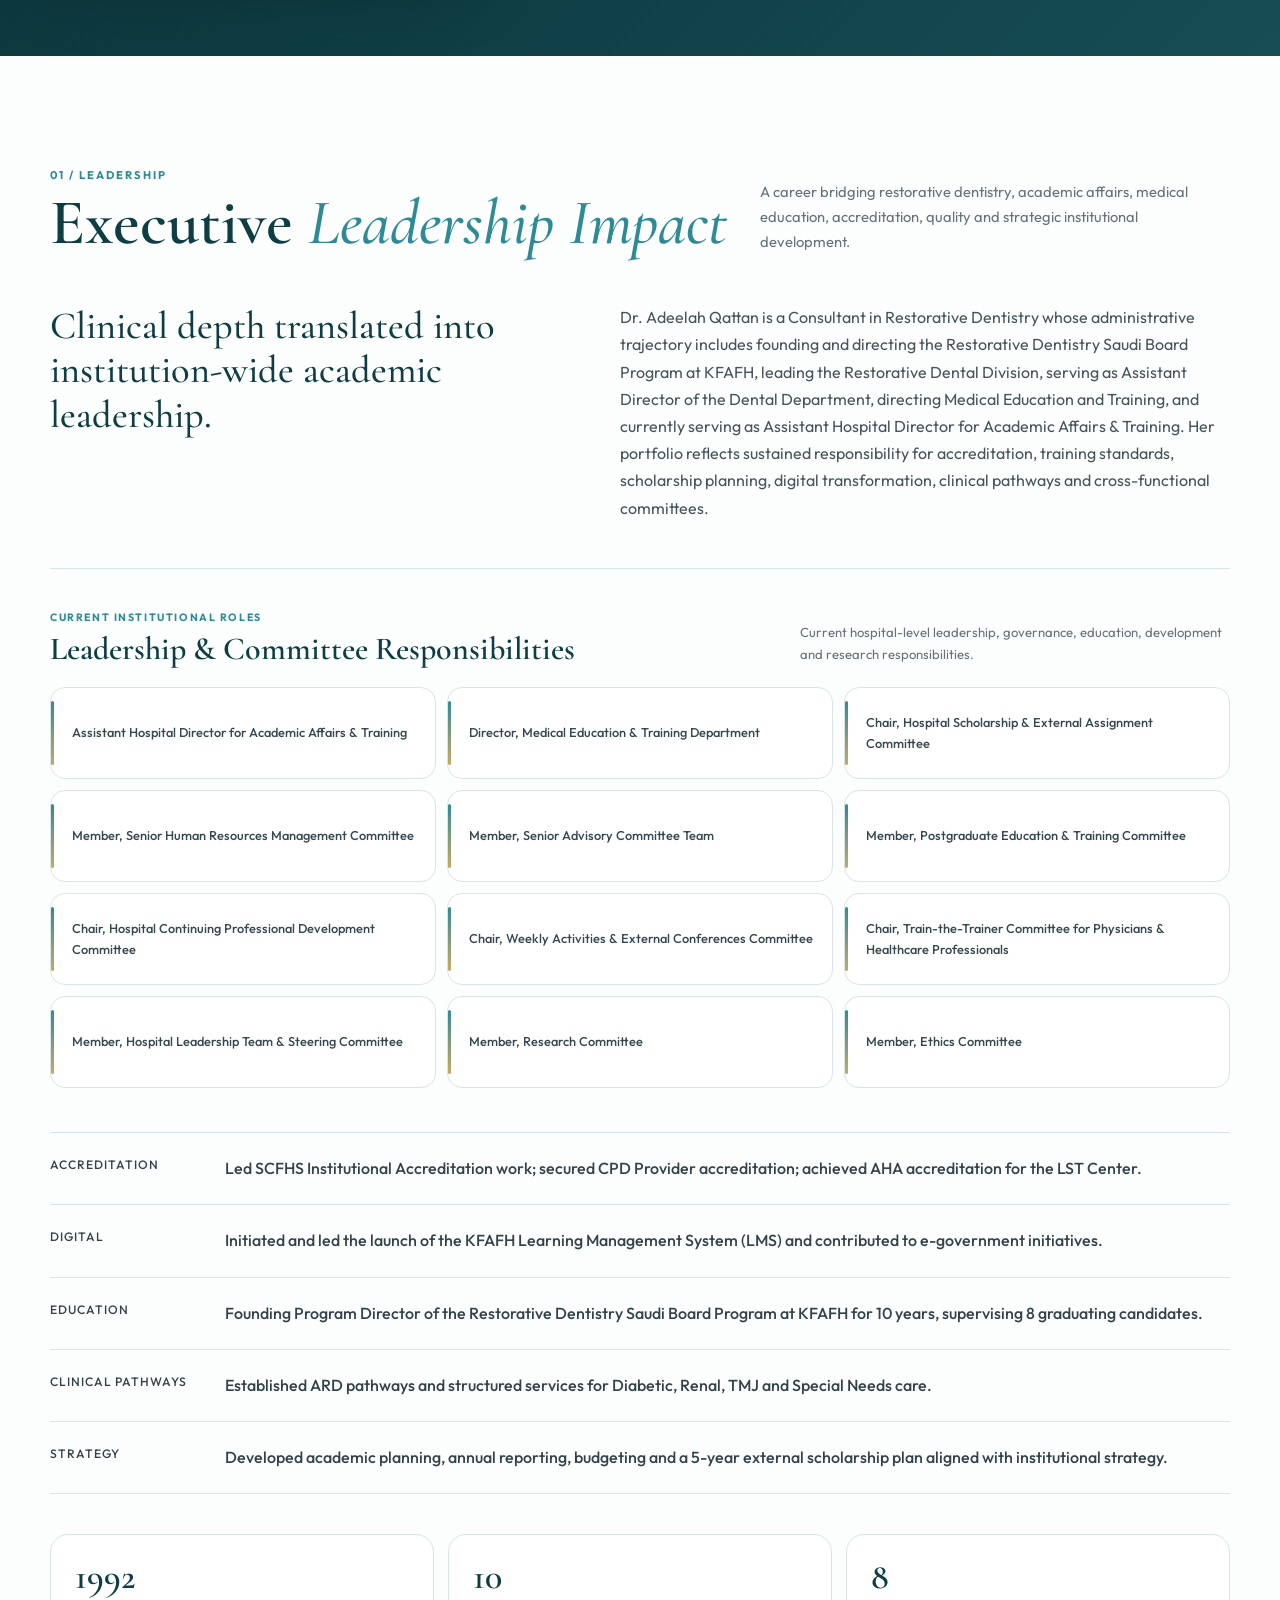
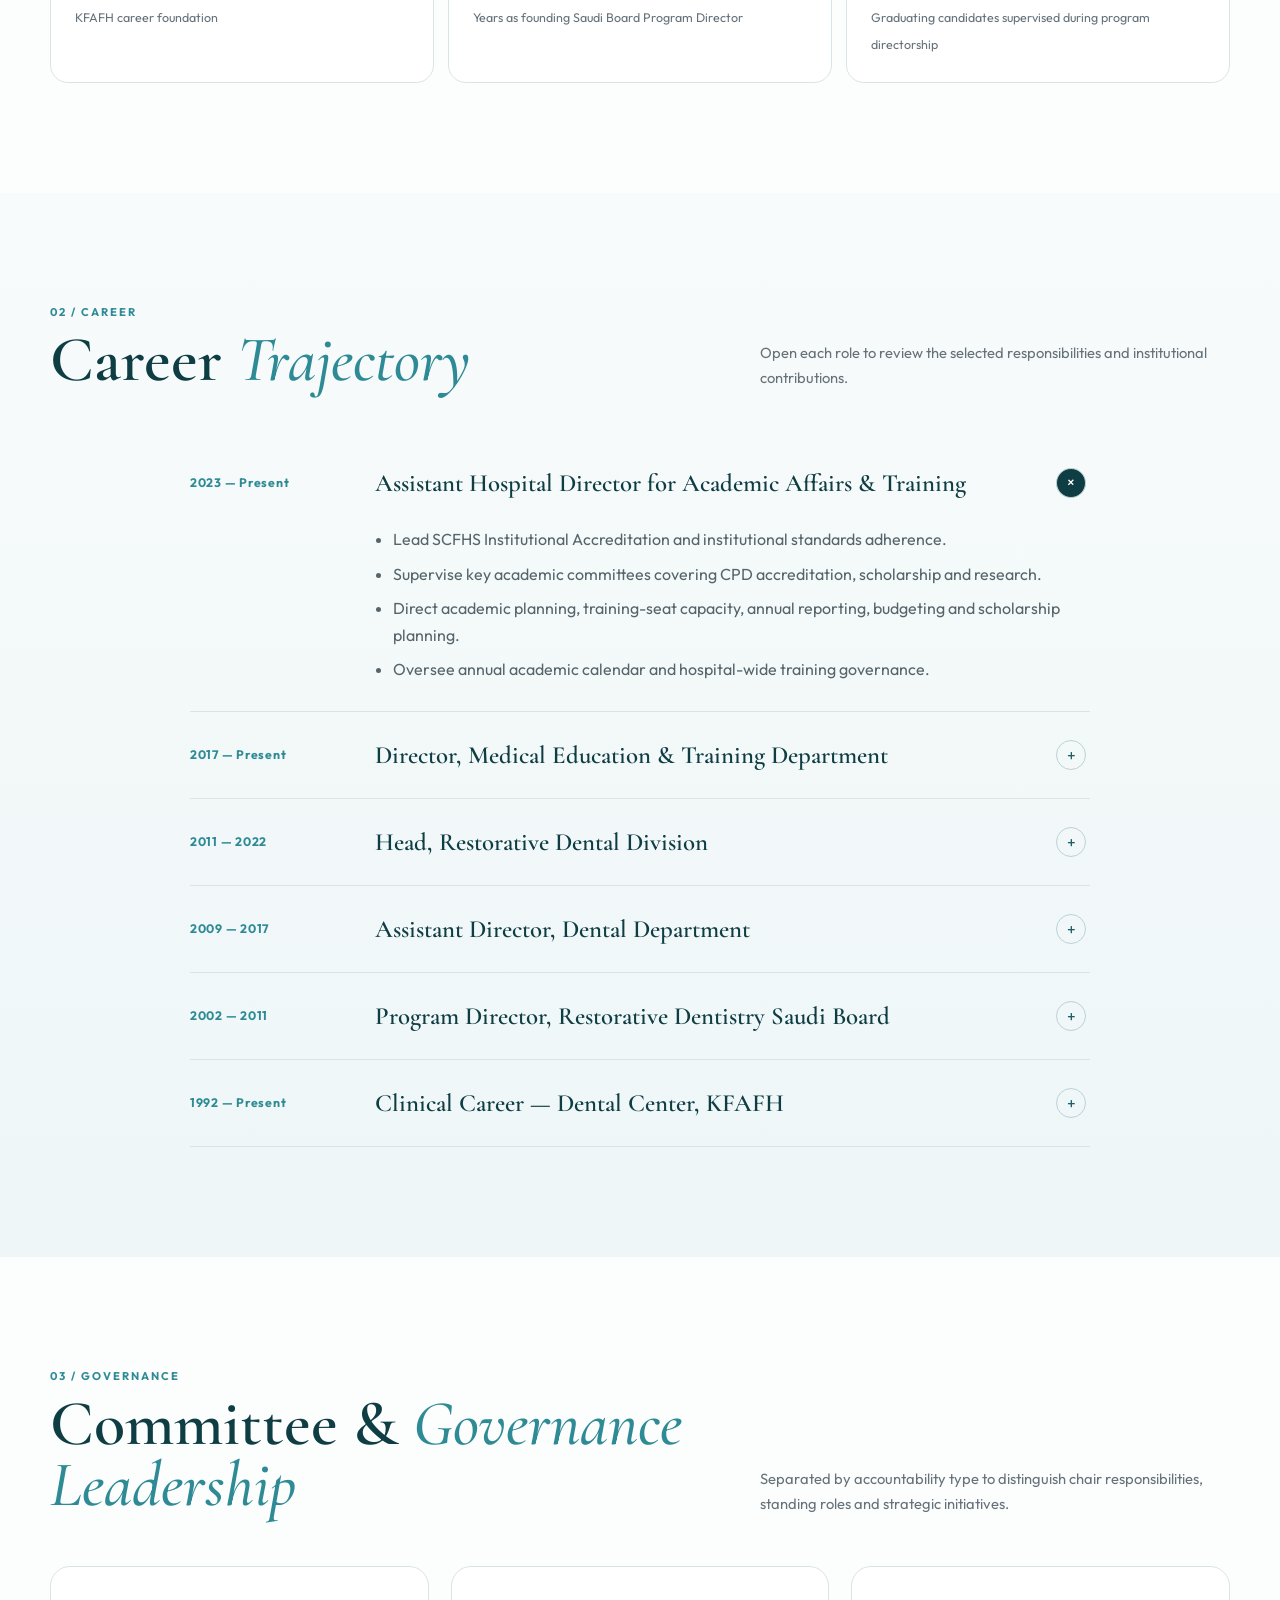
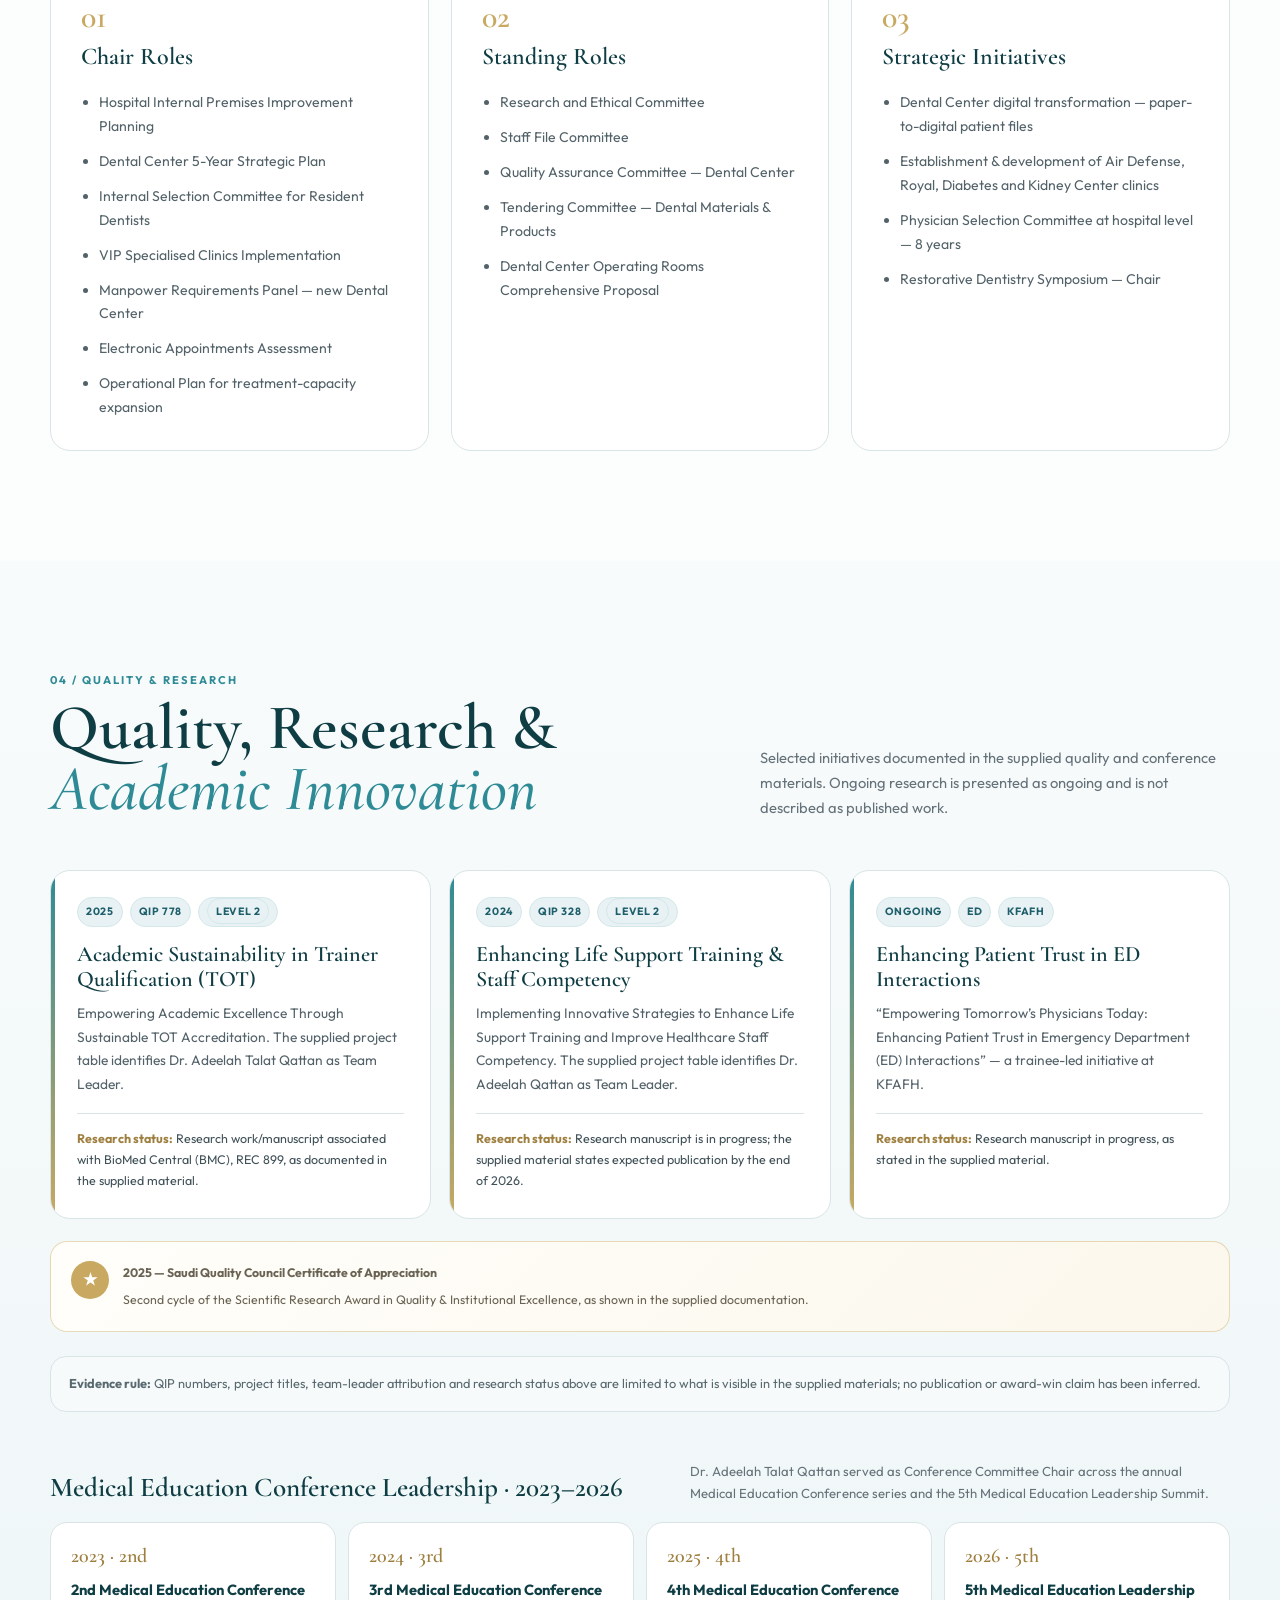
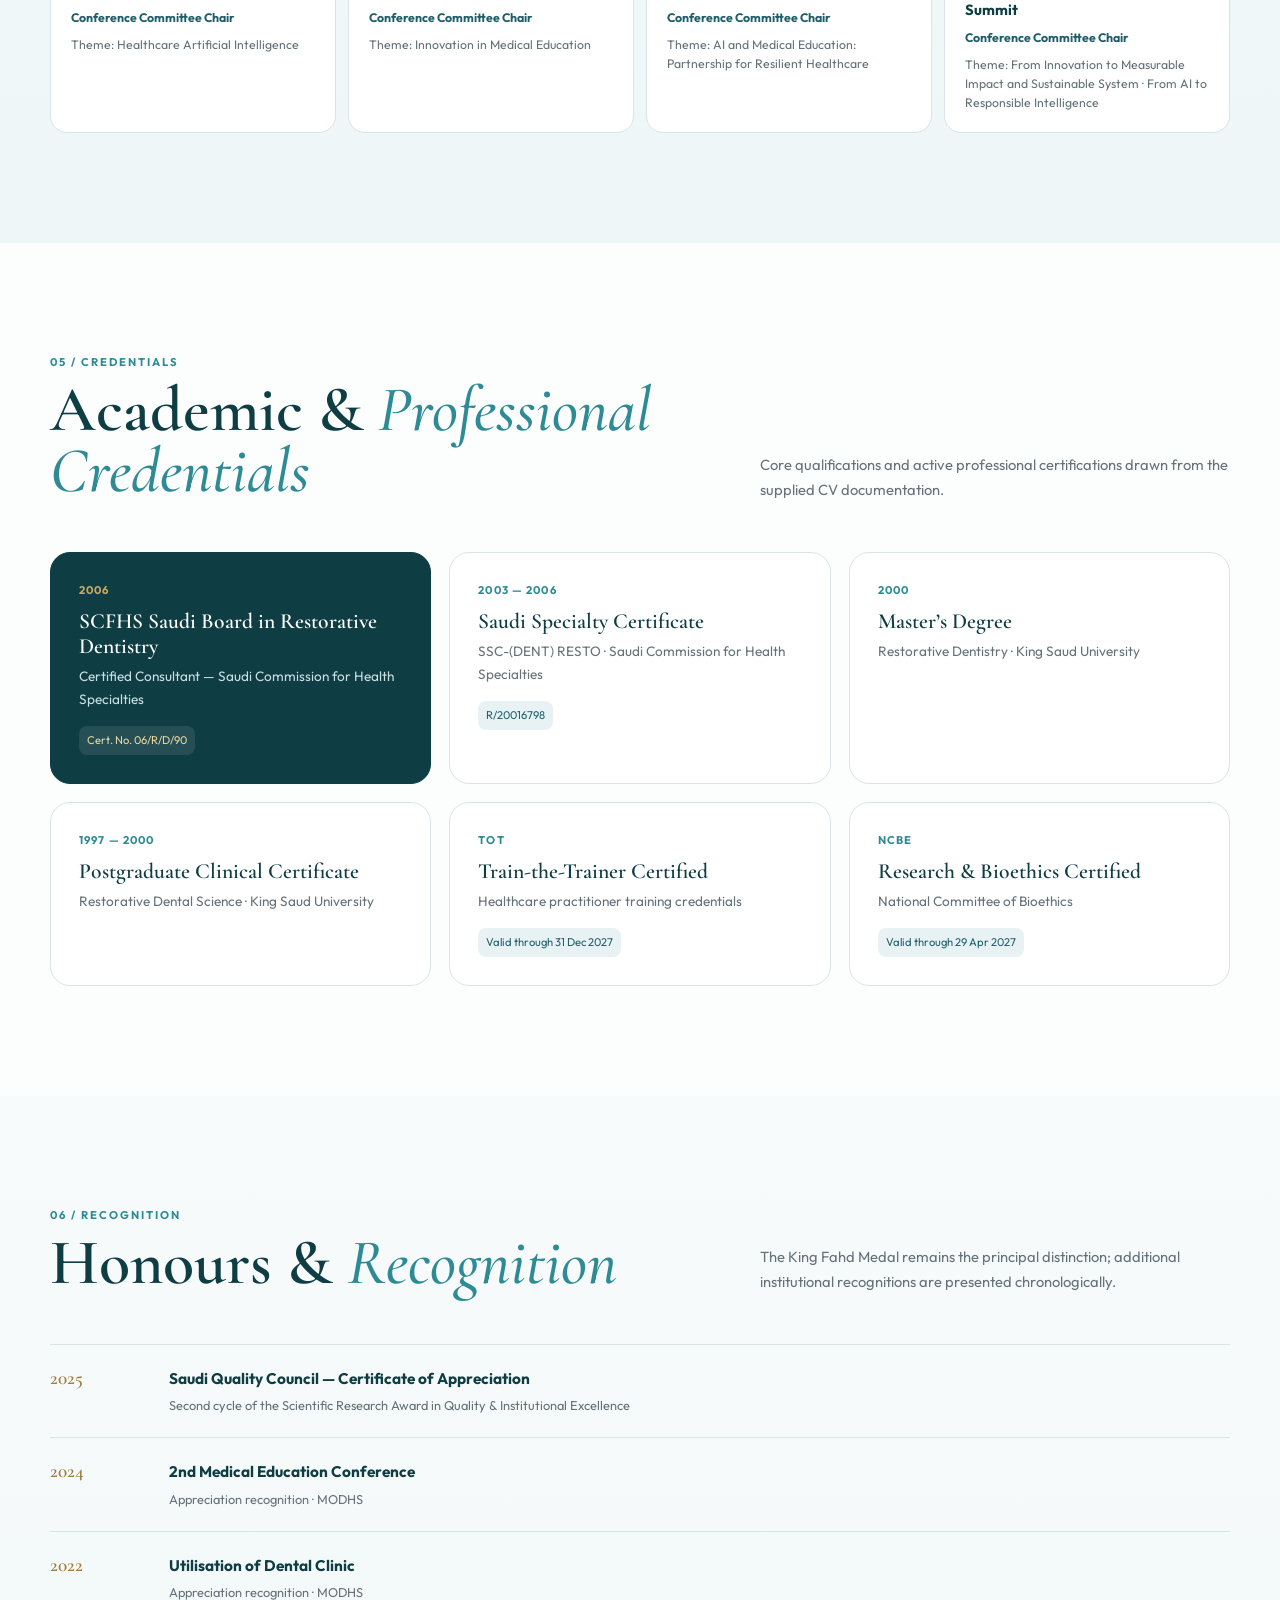
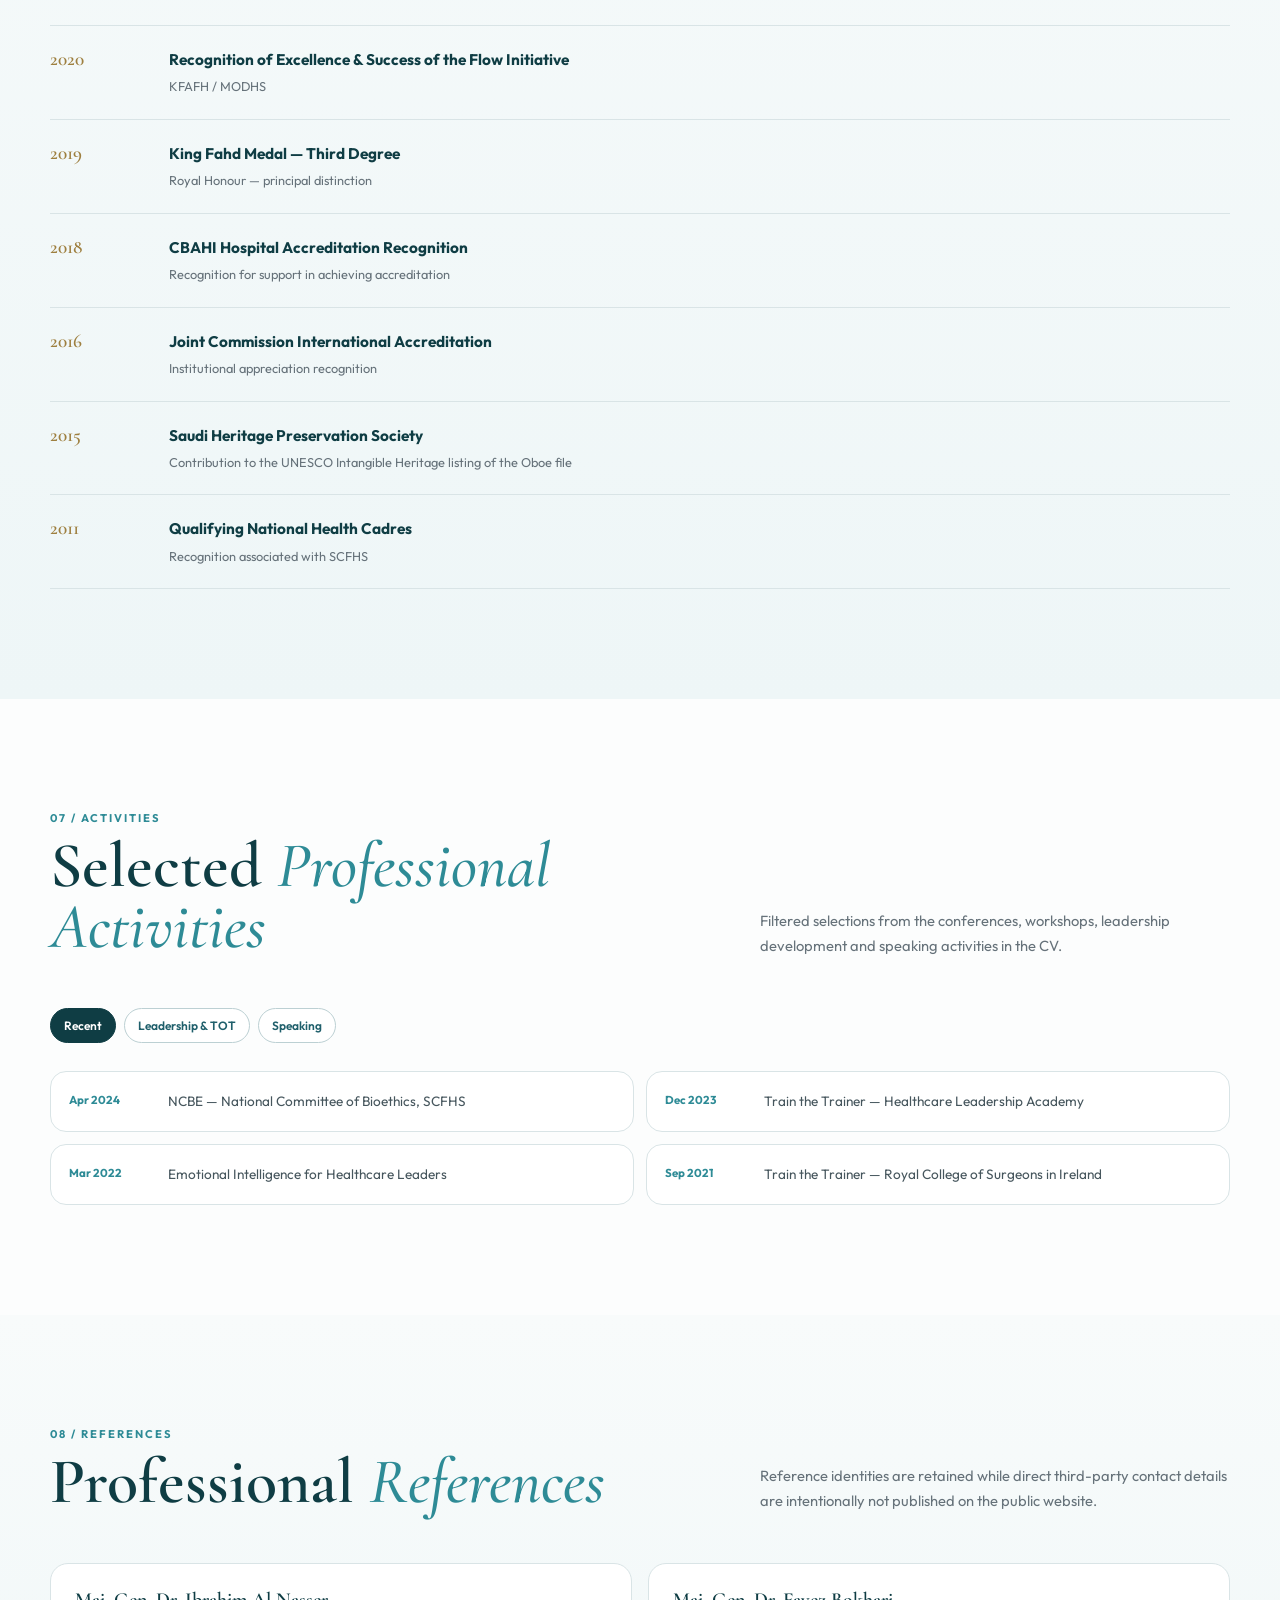
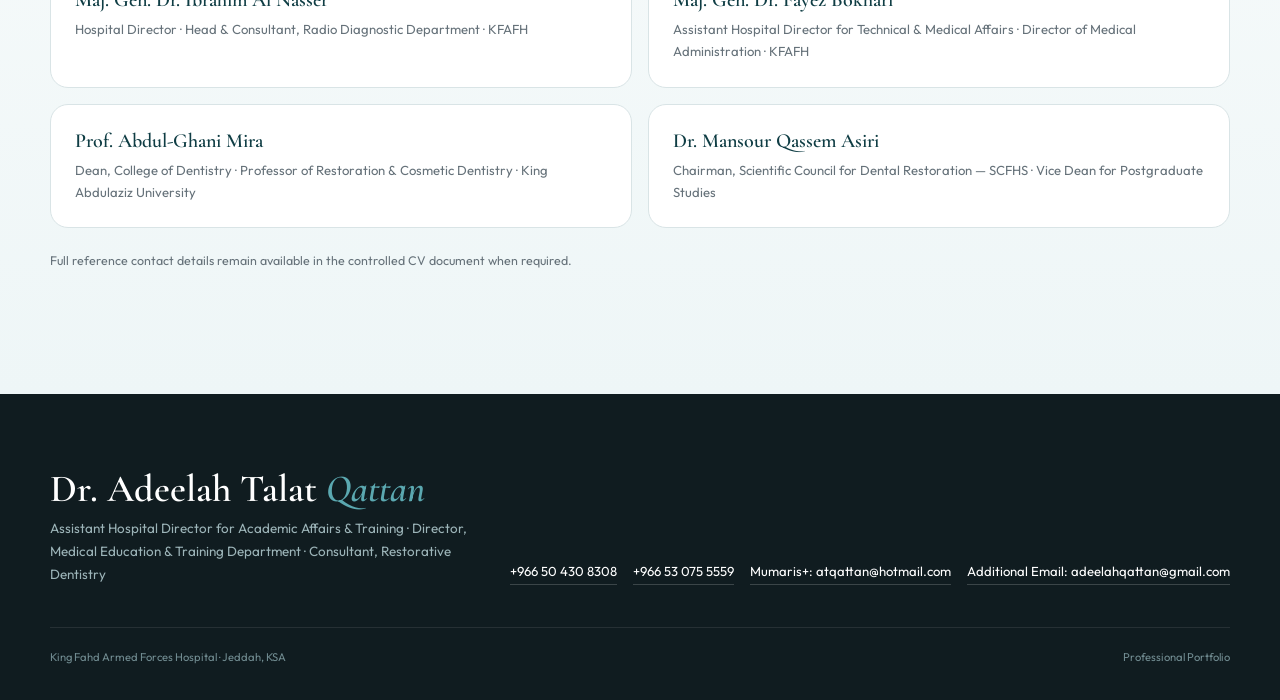
==== commit 0b50643f: "fix: use verified uploaded portrait and royal certificate" ====
--- a/index.html
+++ b/index.html
@@ -123,7 +123,7 @@
     <a href="#recognition"><span class="en">Recognition</span><span class="ar">التكريم والتقدير</span></a>
     <div class="sidebar-downloads">
       <a class="btn btn-primary resource-download" href="#royal"><span class="action-icon" aria-hidden="true">🏅</span><span class="en">View Royal Honour</span><span class="ar">عرض التكريم الملكي</span></a>
-      <a class="btn btn-primary resource-download" href="assets/Dr_Adeelah_Qattan_Portrait_Original.jpg?v=20260814-mobile-ux" download="Dr_Adeelah_Qattan_Portrait_Original.jpg"><span class="action-icon" aria-hidden="true">🖼️</span><span class="en">Download Personal Photo</span><span class="ar">تحميل الصورة الشخصية</span></a>
+      <a class="btn btn-primary resource-download" href="assets/Dr_Adeelah_Qattan_Portrait_20260815.PNG?v=20260815-final" download="Dr_Adeelah_Qattan_Portrait_20260815.PNG"><span class="action-icon" aria-hidden="true">🖼️</span><span class="en">Download Personal Photo</span><span class="ar">تحميل الصورة الشخصية</span></a>
       <a class="btn btn-primary resource-download" href="assets/Dr_Adeelah_Qattan_Speaker_Bio_Bilingual.pdf?v=20260814-10" download><span class="action-icon" aria-hidden="true">📄</span><span class="en">Download Speaker Bio (PDF)</span><span class="ar">تحميل النبذة التعريفية (PDF)</span></a>
       <a class="btn btn-primary resource-download" href="assets/Dr_Adeelah_Qattan_CV_2026.pdf?v=20260814-10" download><span class="action-icon" aria-hidden="true">📘</span><span class="en">Download CV (PDF)</span><span class="ar">تحميل السيرة الذاتية (PDF)</span></a>
       <button class="btn btn-primary resource-download" type="button" onclick="window.print()"><span class="action-icon" aria-hidden="true">🖨️</span><span class="en">Print / Save CV</span><span class="ar">طباعة / حفظ السيرة</span></button>
@@ -148,7 +148,7 @@
       <div class="hero-visual reveal">
         <div class="portrait-shell">
           <div class="portrait-ring"></div>
-          <div class="portrait-frame"><img src="assets/Dr_Adeelah_Qattan_Portrait_Original.jpg?v=20260814-mobile-ux" alt="Portrait of Dr. Adeelah Talat Qattan"></div>
+          <div class="portrait-frame"><img src="assets/Dr_Adeelah_Qattan_Portrait_20260815.PNG?v=20260815-final" alt="Portrait of Dr. Adeelah Talat Qattan"></div>
           <div class="portrait-note"><small><span class="en">ROYAL HONOUR · 2019</span><span class="ar">تكريم ملكي · 2019</span></small><b><span class="en">King Fahd Medal<br>Third Degree</span><span class="ar">ميدالية الملك فهد<br>الدرجة الثالثة</span></b></div>
         </div>
       </div>
@@ -158,7 +158,7 @@
   <section class="royal" id="royal">
     <div class="container royal-grid reveal">
       <figure class="royal-document royal-document-display-only">
-        <img src="assets/King_Fahd_Medal_Third_Degree_2019.jpg?v=20260814-mobile-ux" alt="King Fahd Medal — Third Degree, 2019 full certificate" loading="eager" decoding="async">
+        <img src="assets/King_Fahd_Medal_Certificate_2019_20260815.jpg?v=20260815-final" alt="King Fahd Medal — Third Degree, 2019 full certificate" loading="eager" decoding="async">
         <figcaption>
           <strong><span class="en">King Fahd Medal — Third Degree · 2019</span><span class="ar">ميدالية الملك فهد — الدرجة الثالثة · 2019</span></strong>
         </figcaption>
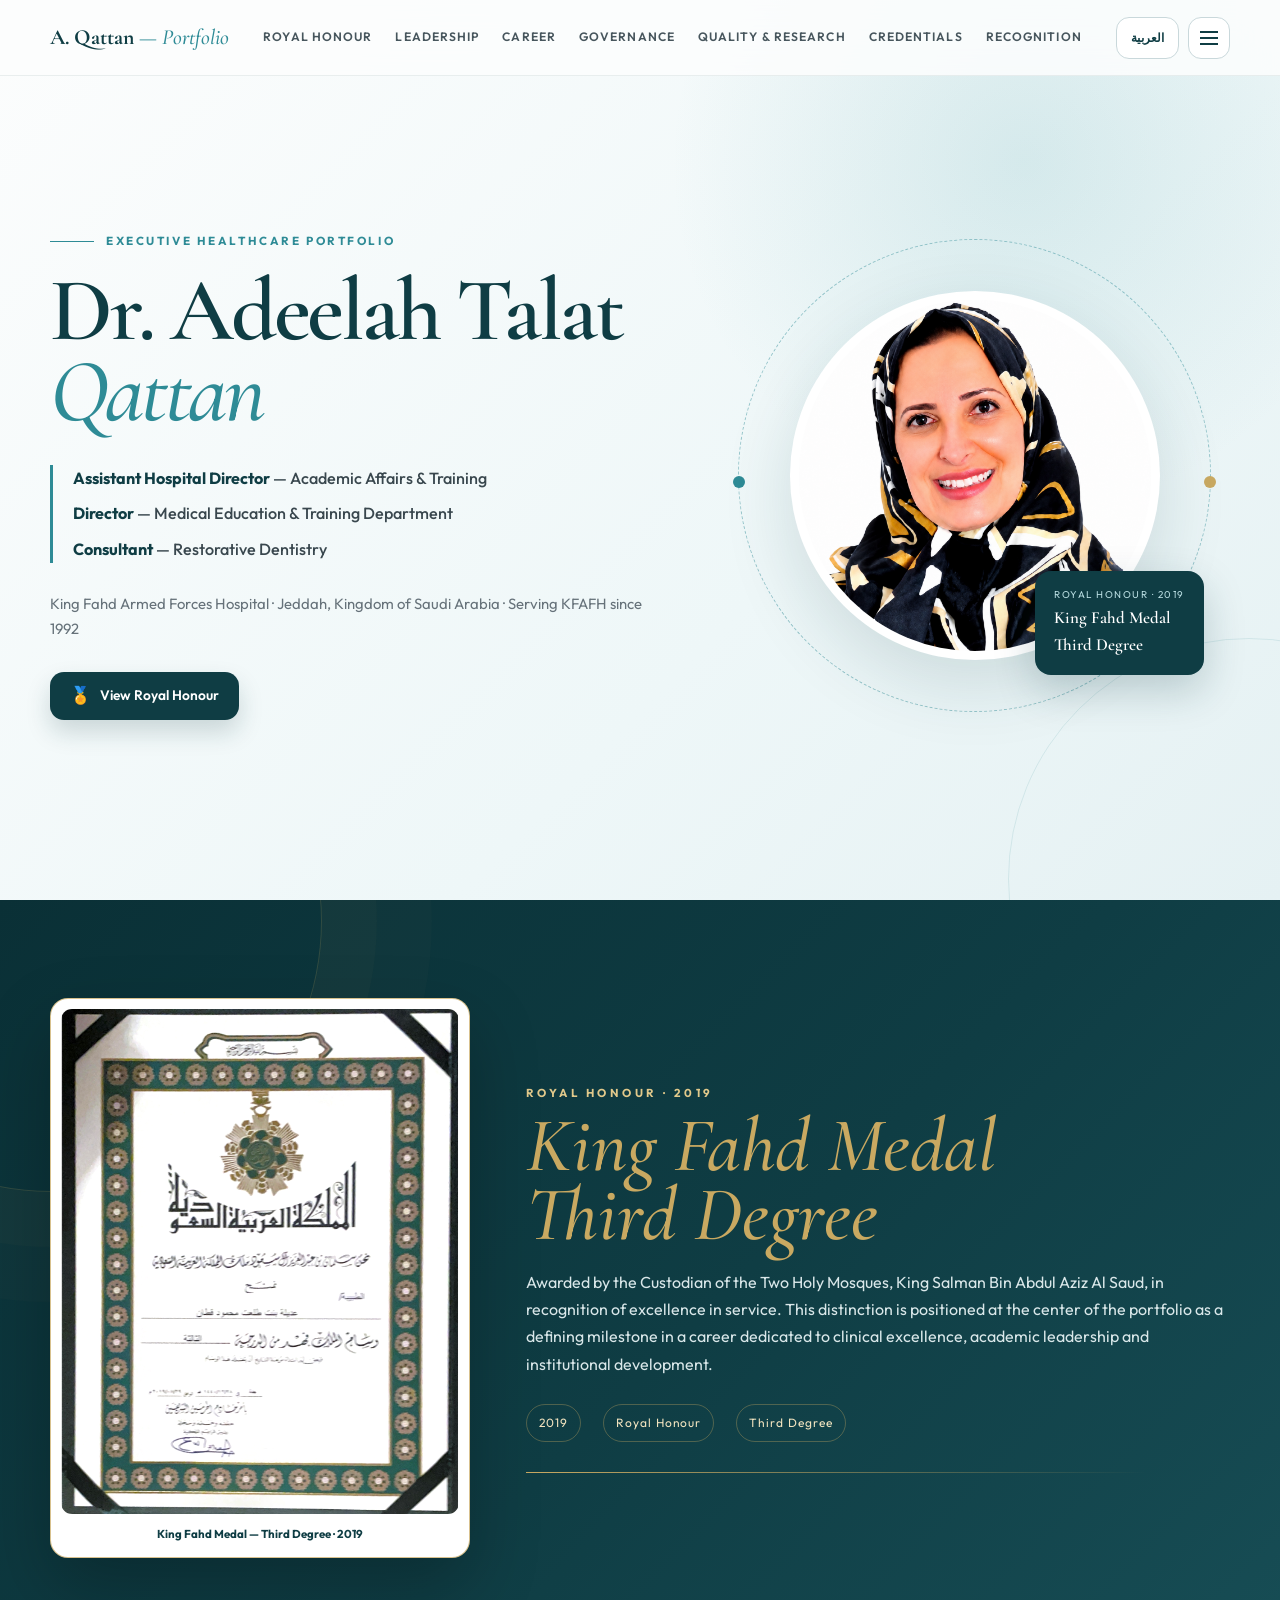
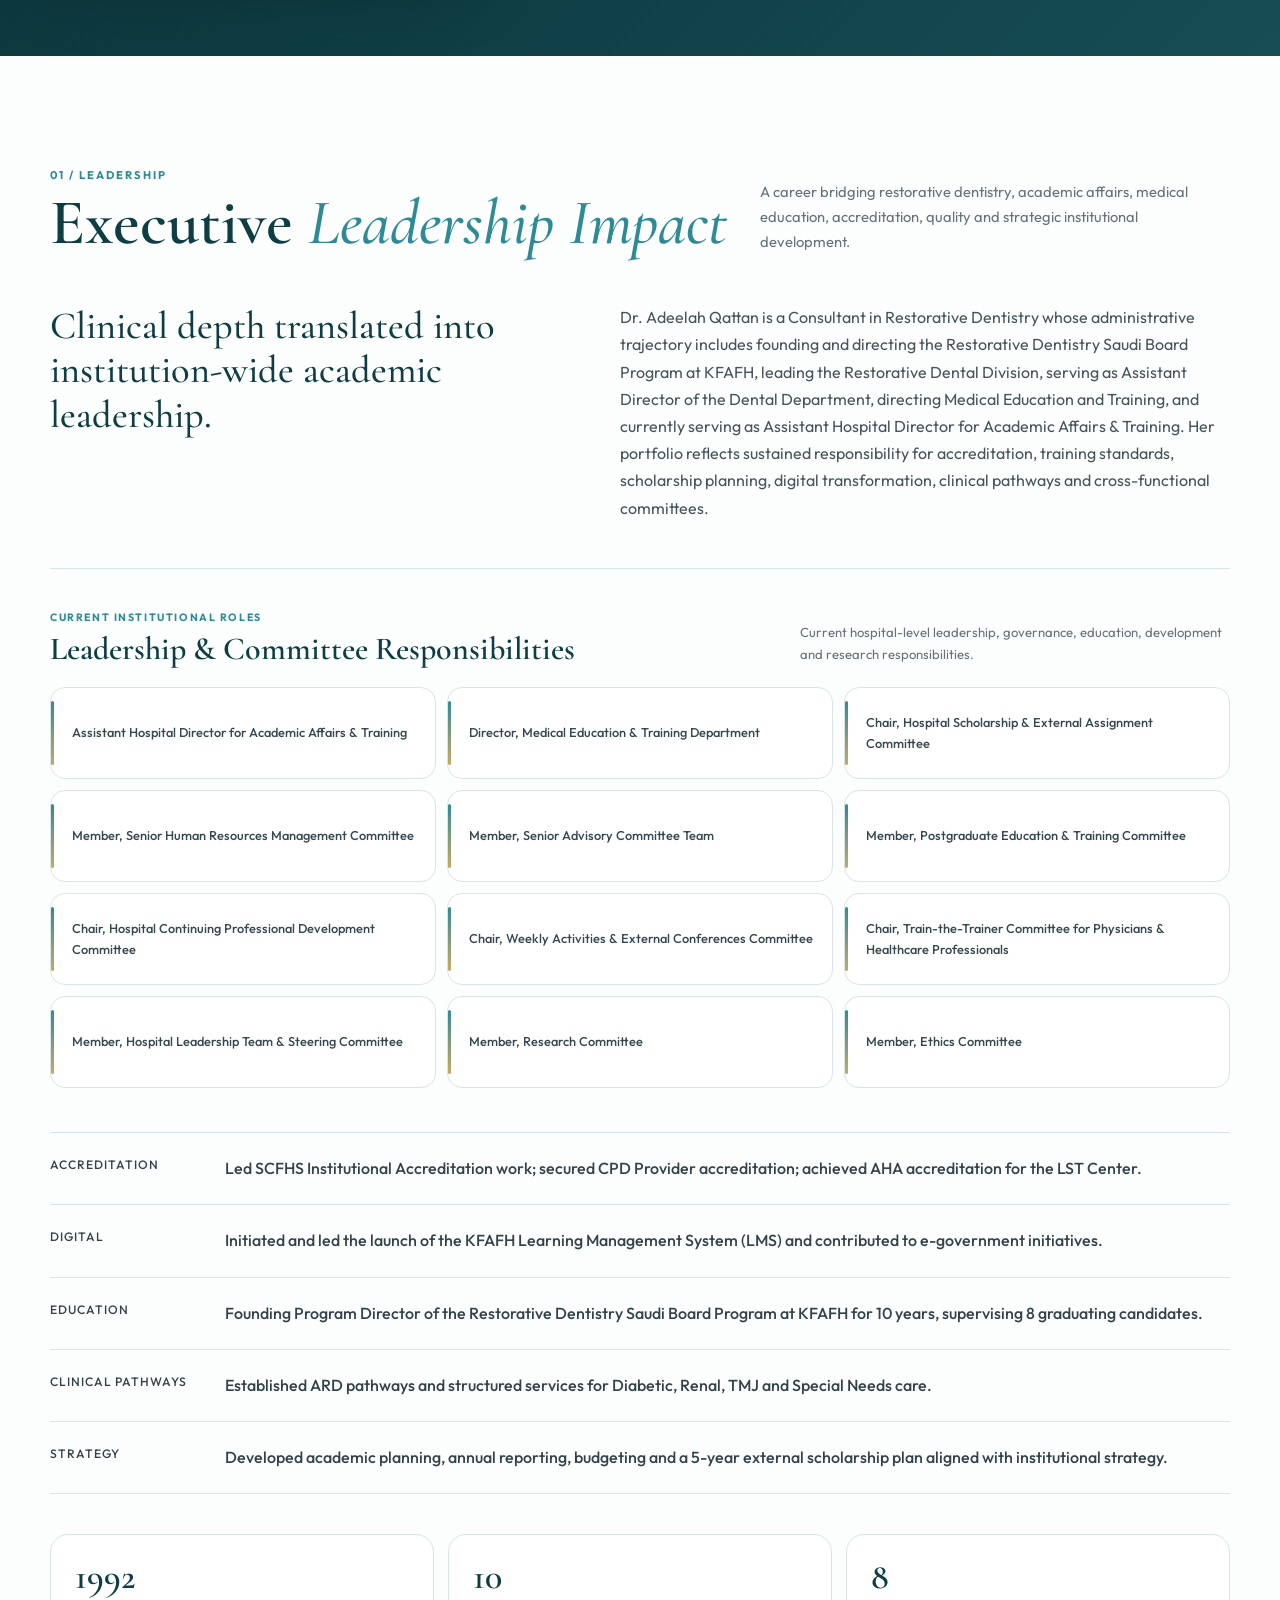
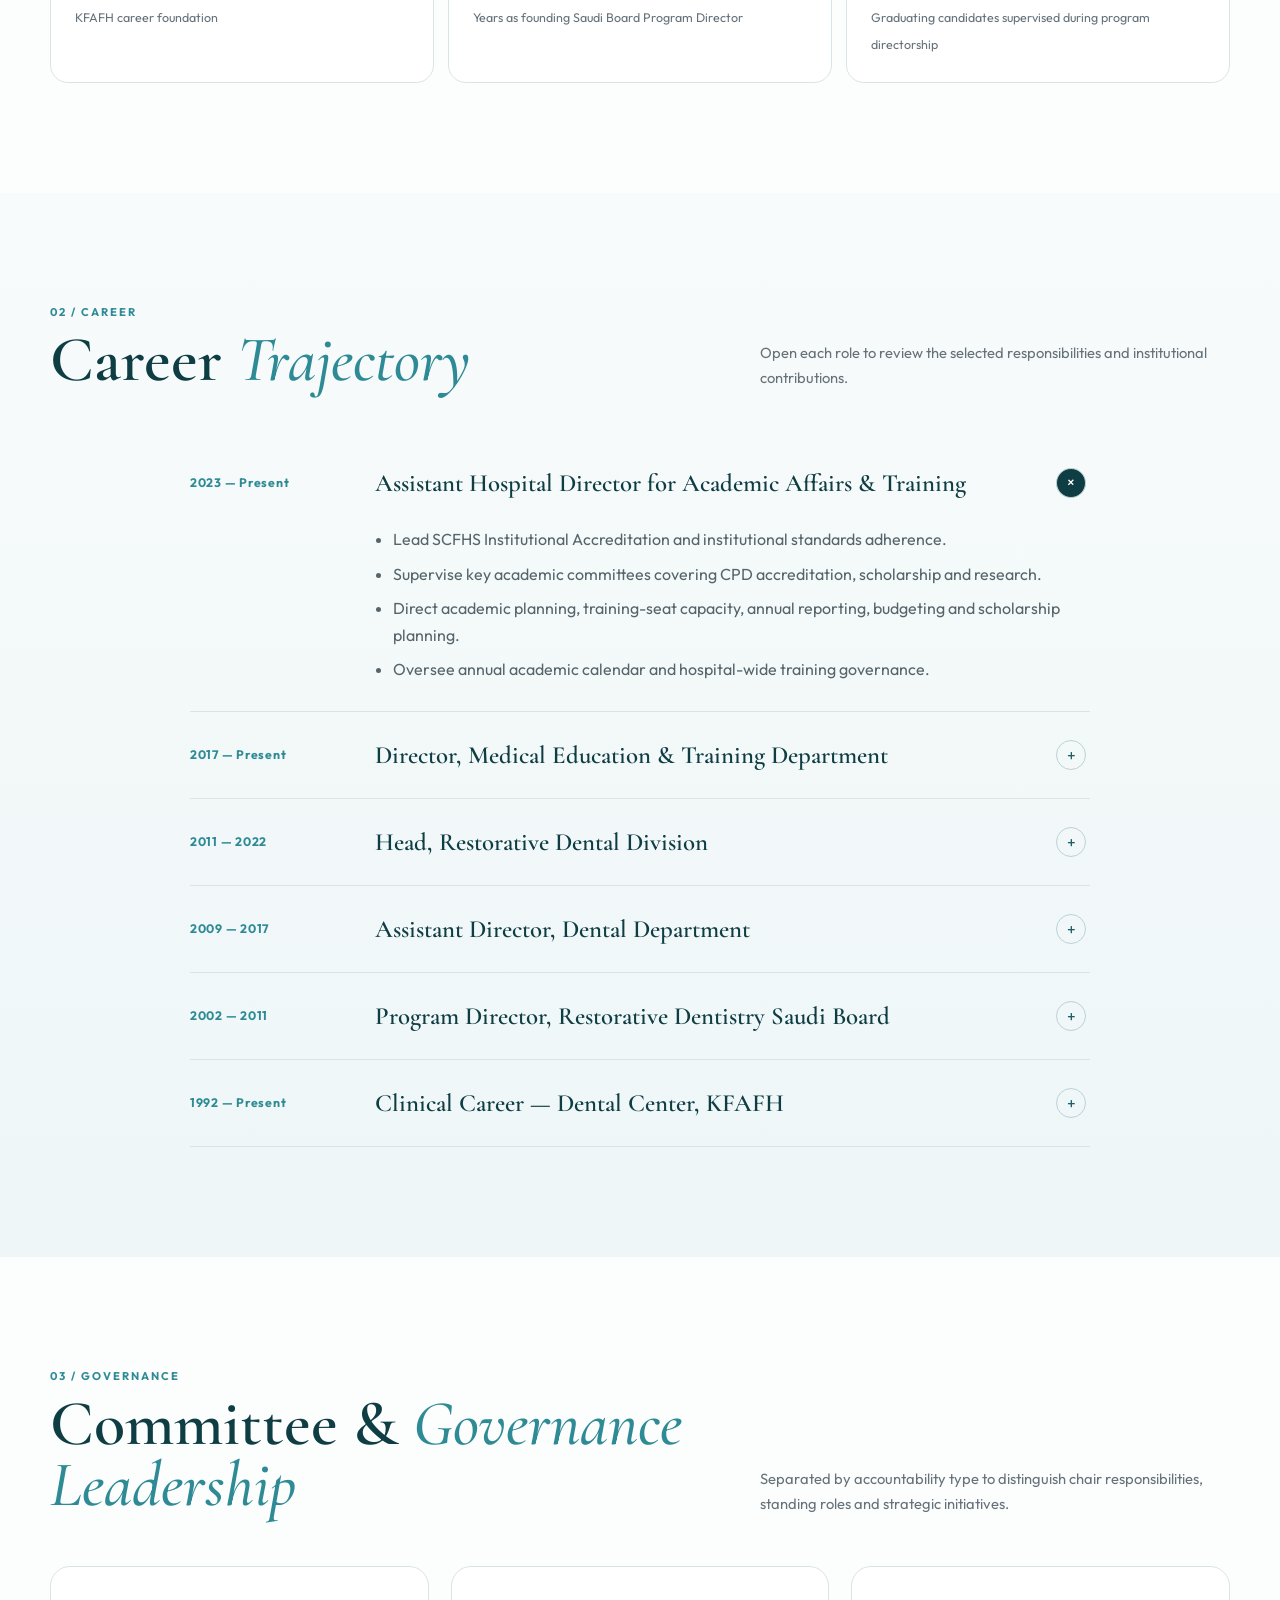
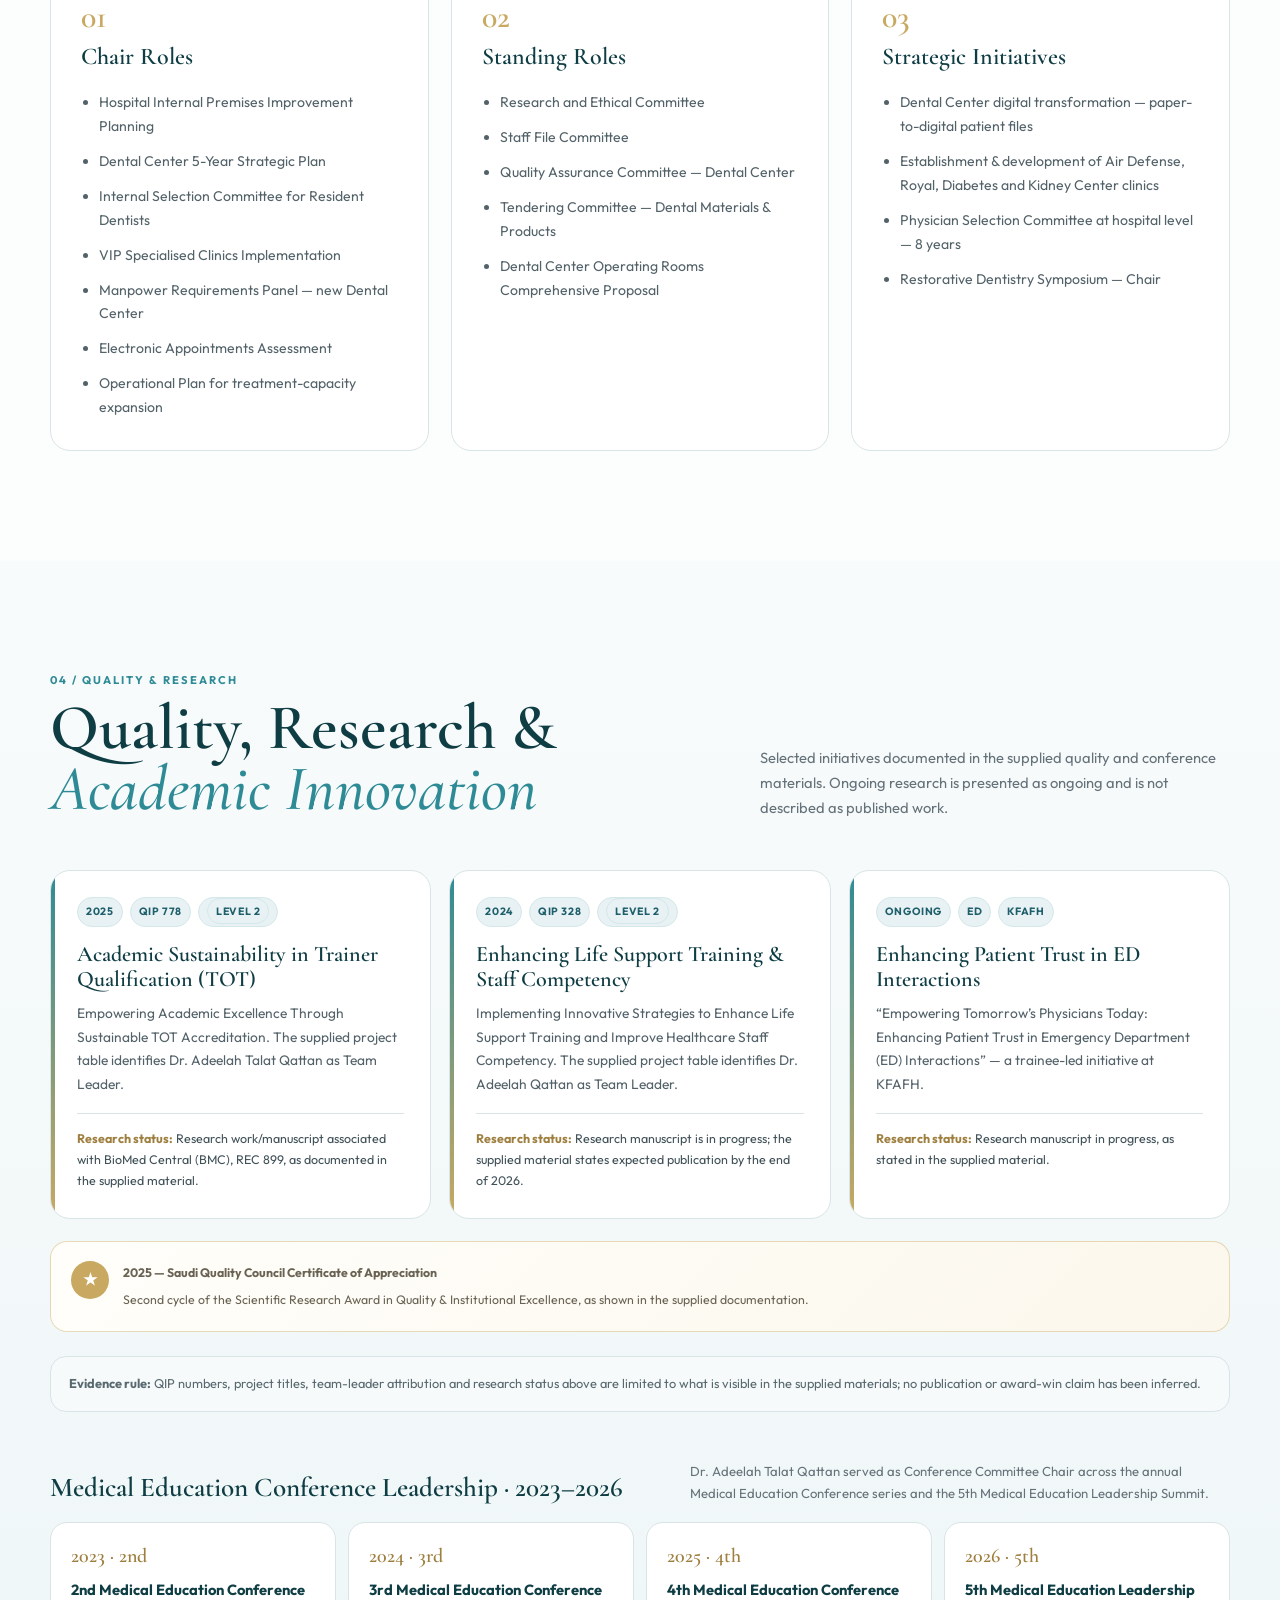
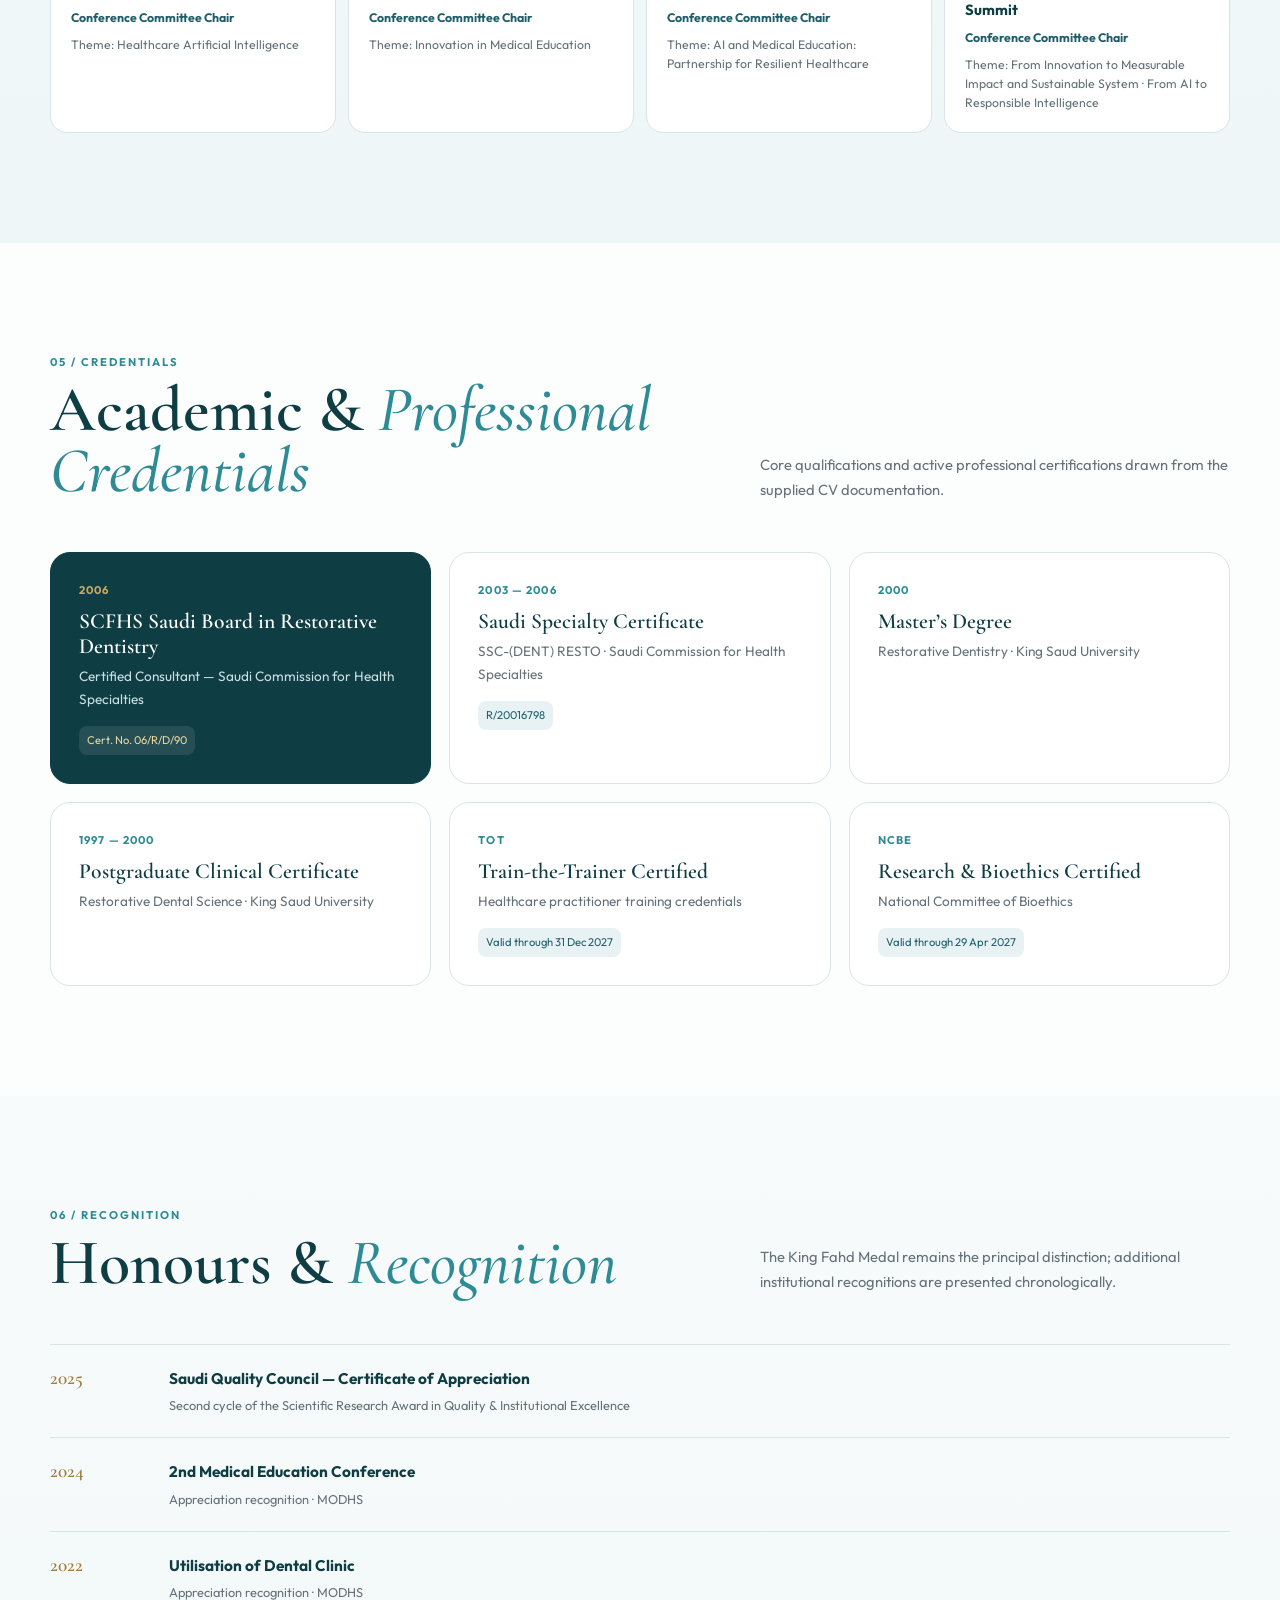
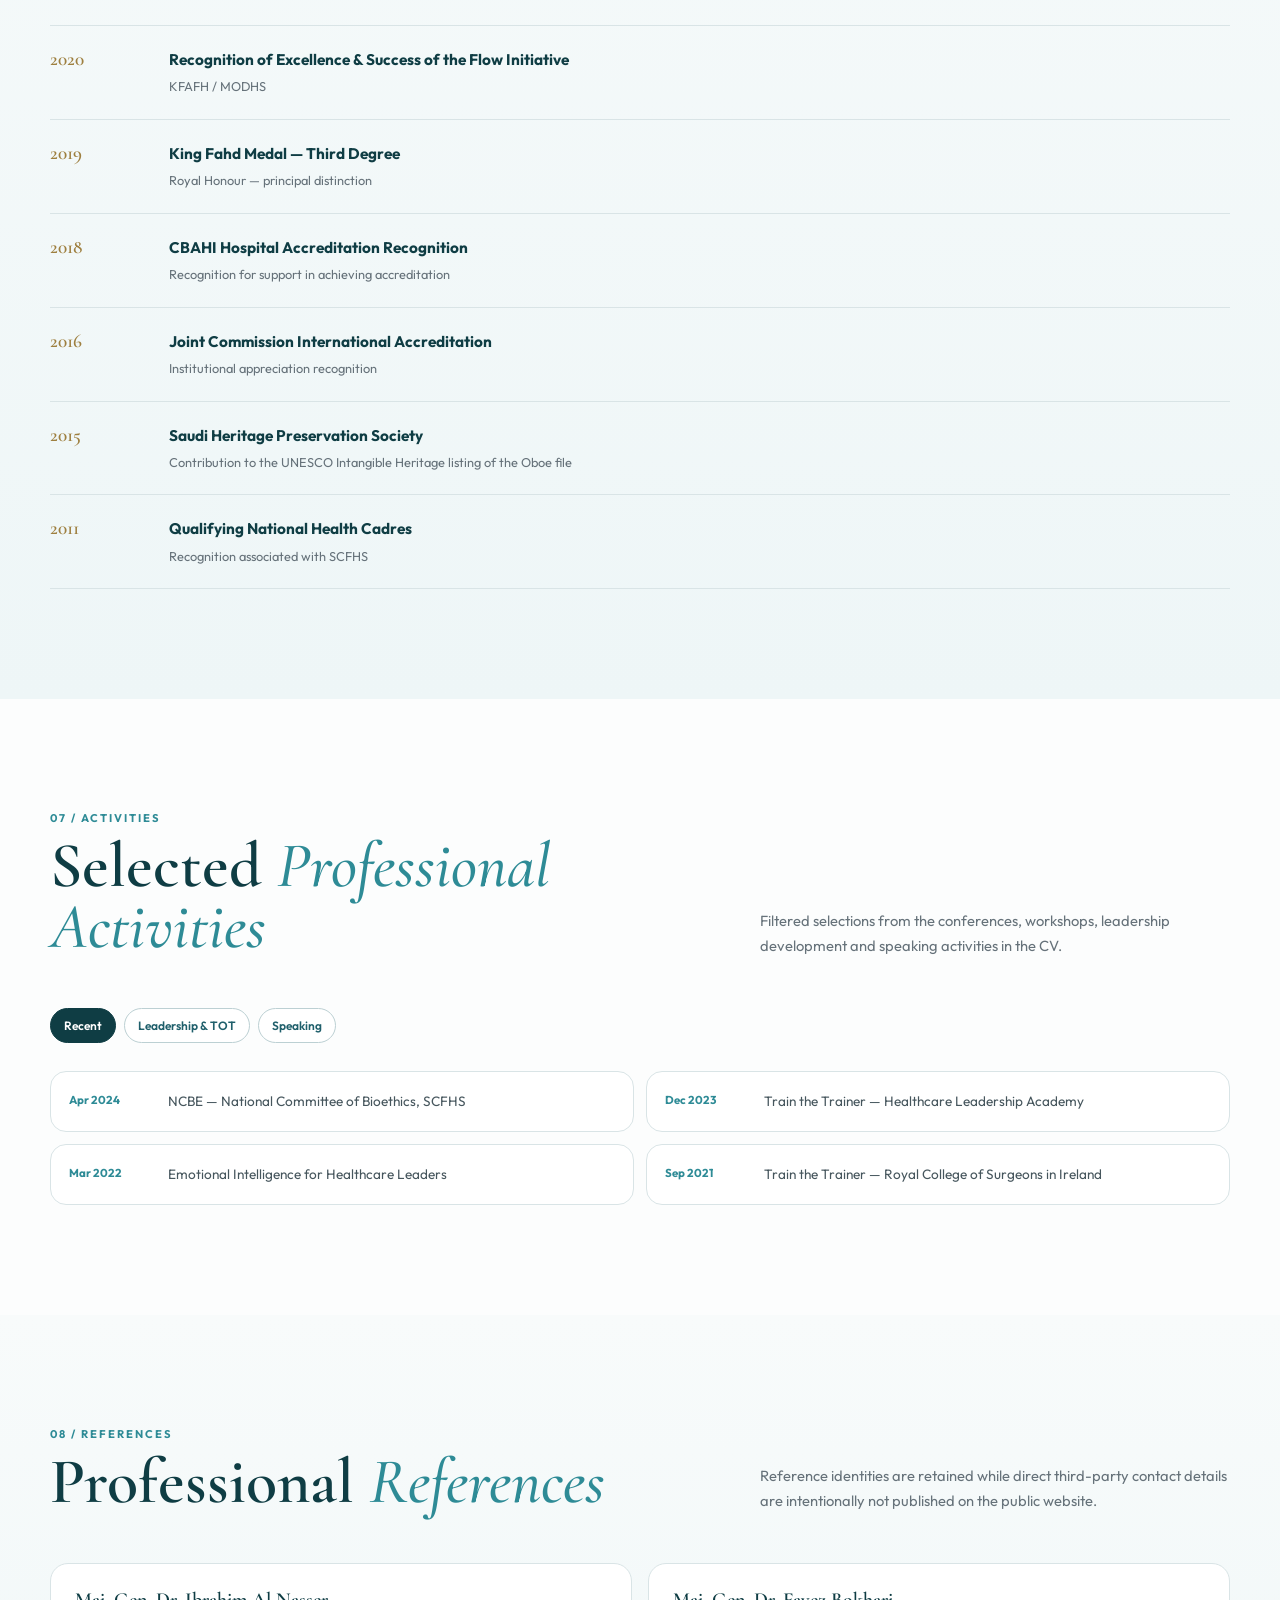
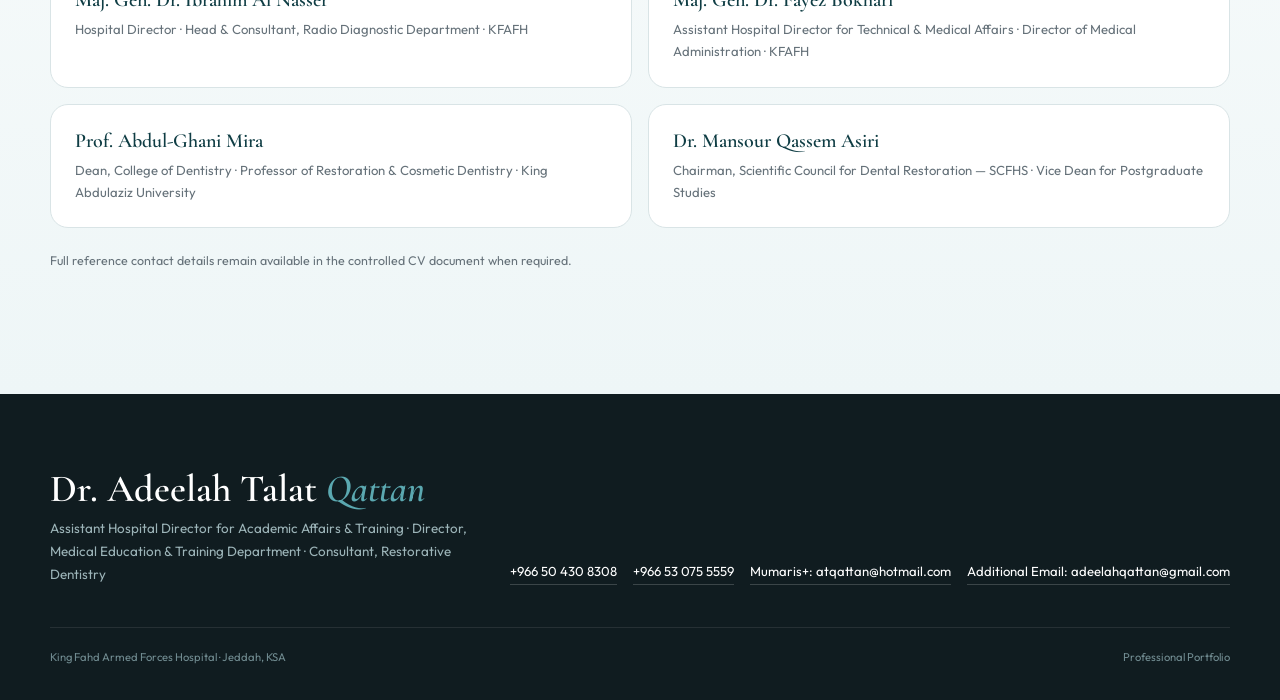
==== commit 34c62d6f: "fix: expose navigation and downloads on desktop" ====
--- a/index.html
+++ b/index.html
@@ -58,6 +58,24 @@
     .mobile-panel{display:none}
     @media(max-width:980px){.container{width:min(100% - 32px,760px)}.nav-links{display:none}.menu-btn{display:inline-flex;position:relative}.mobile-panel{position:fixed;z-index:850;inset:76px 0 0;background:rgba(252,253,253,.98);padding:28px 24px;transform:translateX(105%);transition:.35s var(--ease);display:block}.mobile-panel.open{transform:none}.mobile-panel > a{display:block;text-decoration:none;color:var(--teal-950);font:600 .94rem/1.42 Outfit,sans-serif;padding:9px 0;border-bottom:1px solid var(--line)}html[lang="ar"] .mobile-panel > a{font-family:"Noto Kufi Arabic",sans-serif}.mobile-panel .btn-primary{color:#fff!important}.mobile-panel .btn-ghost{color:var(--teal-950)!important}html[dir="rtl"] .mobile-panel{transform:translateX(-105%)}html[dir="rtl"] .mobile-panel.open{transform:none}.hero{min-height:auto}.hero-grid{grid-template-columns:1fr;gap:48px}.hero-copy{order:2}.hero-visual{order:1}.portrait-shell{width:min(350px,82vw)}.royal-grid{grid-template-columns:1fr;text-align:center}.royal-copy p,.royal-line{margin-left:auto;margin-right:auto}.royal-meta{justify-content:center}.profile-grid{grid-template-columns:1fr;gap:32px}.governance-grid,.credentials-grid{grid-template-columns:1fr 1fr}.footer-grid{grid-template-columns:1fr}.contact-row{justify-content:flex-start}.activity-panel{grid-template-columns:1fr}}
     @media(max-width:650px){nav{height:68px}html{scroll-padding-top:75px}.brand{font-size:1.13rem}.nav-actions .print-top{display:none}.mobile-panel{inset:68px 0 0}.hero{padding-top:105px}.hero h1{font-size:clamp(3rem,17vw,4.7rem)}.portrait-shell{width:min(300px,78vw)}.portrait-note{right:-8px;bottom:0;max-width:180px;padding:13px}.section{padding:78px 0}.section-head{display:block}.section-head p{margin-top:18px}.signature-stats{grid-template-columns:1fr}.impact-row{grid-template-columns:1fr;gap:6px}.career summary{grid-template-columns:1fr 32px;gap:6px}.career summary time{grid-column:1/-1}.career-body,html[dir="rtl"] .career-body{padding:0 0 24px}.governance-grid,.credentials-grid,.references-grid{grid-template-columns:1fr}.recognition{grid-template-columns:65px 1fr}.footer-bottom{display:block}.contact-row{display:grid;justify-items:start}.royal{padding:75px 0}.royal-mark{width:145px;height:145px}.royal-copy h2{font-size:3.7rem}.hero-actions .btn{flex:1}.kicker{letter-spacing:.13em}}
+
+    /* DESKTOP-NAV-DRAWER-FIX-20260816 */
+    .menu-btn[aria-expanded="true"] span{opacity:0}
+    .menu-btn[aria-expanded="true"]:before{transform:rotate(45deg)}
+    .menu-btn[aria-expanded="true"]:after{transform:rotate(-45deg)}
+    @media(min-width:981px){
+      .menu-btn{display:inline-flex!important;position:relative}
+      .mobile-panel{display:block!important;position:fixed;z-index:850;top:88px;right:24px;left:auto;width:min(370px,calc(100vw - 48px));max-height:calc(100vh - 112px);overflow-y:auto;padding:20px;background:rgba(252,253,253,.98);border:1px solid rgba(15,61,68,.12);border-radius:18px;box-shadow:0 24px 70px rgba(15,61,68,.18);opacity:0;visibility:hidden;pointer-events:none;transform:translateY(-10px) scale(.985);transform-origin:top right;transition:opacity .22s var(--ease),transform .22s var(--ease),visibility .22s}
+      .mobile-panel.open{opacity:1;visibility:visible;pointer-events:auto;transform:none}
+      .mobile-panel>a{display:block;text-decoration:none;color:var(--teal-950);font:600 .86rem/1.42 Outfit,sans-serif;padding:9px 2px;border-bottom:1px solid var(--line)}
+      .mobile-panel>a:hover{color:var(--teal-600)}
+      .mobile-panel .sidebar-downloads{gap:8px;margin-top:16px}
+      .mobile-panel .sidebar-downloads .resource-download{display:flex!important;width:100%;min-height:44px!important;height:auto!important;padding:9px 12px!important;border-radius:12px!important;font:600 .76rem/1.3 Outfit,sans-serif!important;white-space:normal;text-align:center;box-shadow:0 8px 18px rgba(15,61,68,.1)!important}
+      html[lang="ar"] .mobile-panel>a,html[lang="ar"] .mobile-panel .sidebar-downloads .resource-download{font-family:"Noto Kufi Arabic",sans-serif!important}
+      html[dir="rtl"] .mobile-panel{right:auto;left:24px;transform-origin:top left}
+      html[dir="rtl"] .mobile-panel.open{transform:none}
+      body.menu-open{overflow:auto}
+    }
 
 /* MOBILE-UX-REFINEMENT-FINAL */
 @media(max-width:980px){
@@ -108,7 +126,7 @@
       </div>
       <div class="nav-actions">
         <button class="control" id="langToggle" aria-label="Change language">العربية</button>
-        <button class="control menu-btn" id="menuBtn" aria-label="Open menu"><span></span></button>
+        <button class="control menu-btn" id="menuBtn" aria-label="Open menu" aria-controls="mobilePanel" aria-expanded="false"><span></span></button>
       </div>
     </div>
   </nav>
@@ -125,7 +143,7 @@
       <a class="btn btn-primary resource-download" href="#royal"><span class="action-icon" aria-hidden="true">🏅</span><span class="en">View Royal Honour</span><span class="ar">عرض التكريم الملكي</span></a>
       <a class="btn btn-primary resource-download" href="assets/Dr_Adeelah_Qattan_Portrait_20260815.PNG?v=20260815-final" download="Dr_Adeelah_Qattan_Portrait_20260815.PNG"><span class="action-icon" aria-hidden="true">🖼️</span><span class="en">Download Personal Photo</span><span class="ar">تحميل الصورة الشخصية</span></a>
       <a class="btn btn-primary resource-download" href="assets/Dr_Adeelah_Qattan_Speaker_Bio_Bilingual.pdf?v=20260814-10" download><span class="action-icon" aria-hidden="true">📄</span><span class="en">Download Speaker Bio (PDF)</span><span class="ar">تحميل النبذة التعريفية (PDF)</span></a>
-      <a class="btn btn-primary resource-download" href="assets/Dr_Adeelah_Qattan_CV_2026.pdf?v=20260814-10" download><span class="action-icon" aria-hidden="true">📘</span><span class="en">Download CV (PDF)</span><span class="ar">تحميل السيرة الذاتية (PDF)</span></a>
+      <a class="btn btn-primary resource-download" href="assets/Dr_Adeelah_Qattan_CV_2026.pdf?v=20260815-cv-photo" download><span class="action-icon" aria-hidden="true">📘</span><span class="en">Download CV (PDF)</span><span class="ar">تحميل السيرة الذاتية (PDF)</span></a>
       <button class="btn btn-primary resource-download" type="button" onclick="window.print()"><span class="action-icon" aria-hidden="true">🖨️</span><span class="en">Print / Save CV</span><span class="ar">طباعة / حفظ السيرة</span></button>
     </div>
   </div>
@@ -351,7 +369,9 @@
     setLang(localStorage.getItem('portfolioLang')||'en');
     langToggle.addEventListener('click',()=>setLang(root.lang==='en'?'ar':'en'));
     menuBtn.addEventListener('click',()=>{mobile.classList.toggle('open');document.body.classList.toggle('menu-open');menuBtn.setAttribute('aria-expanded',mobile.classList.contains('open'))});
-    mobile.querySelectorAll('a').forEach(a=>a.addEventListener('click',()=>{mobile.classList.remove('open');document.body.classList.remove('menu-open')}));
+    mobile.querySelectorAll('a').forEach(a=>a.addEventListener('click',()=>{mobile.classList.remove('open');document.body.classList.remove('menu-open');menuBtn.setAttribute('aria-expanded','false')}));
+    document.addEventListener('click',e=>{if(!mobile.classList.contains('open')||mobile.contains(e.target)||menuBtn.contains(e.target))return;mobile.classList.remove('open');document.body.classList.remove('menu-open');menuBtn.setAttribute('aria-expanded','false')});
+    document.addEventListener('keydown',e=>{if(e.key!=='Escape'||!mobile.classList.contains('open'))return;mobile.classList.remove('open');document.body.classList.remove('menu-open');menuBtn.setAttribute('aria-expanded','false');menuBtn.focus()});
     document.querySelectorAll('.tab').forEach(tab=>tab.addEventListener('click',()=>{document.querySelectorAll('.tab').forEach(t=>t.classList.remove('active'));document.querySelectorAll('.activity-panel').forEach(p=>p.classList.remove('active'));tab.classList.add('active');document.querySelector(`[data-panel="${tab.dataset.tab}"]`).classList.add('active')}));
     const revealObs=new IntersectionObserver(entries=>entries.forEach(e=>{if(e.isIntersecting)e.target.classList.add('visible')}),{threshold:.12});document.querySelectorAll('.reveal').forEach(el=>revealObs.observe(el));
     const sections=[...document.querySelectorAll('header[id],section[id]')],navAnchors=[...document.querySelectorAll('.nav-links a')];const spy=new IntersectionObserver(entries=>entries.forEach(e=>{if(e.isIntersecting){navAnchors.forEach(a=>a.classList.toggle('active',a.getAttribute('href')==='#'+e.target.id))}}),{rootMargin:'-35% 0px -55% 0px'});sections.forEach(s=>spy.observe(s));
